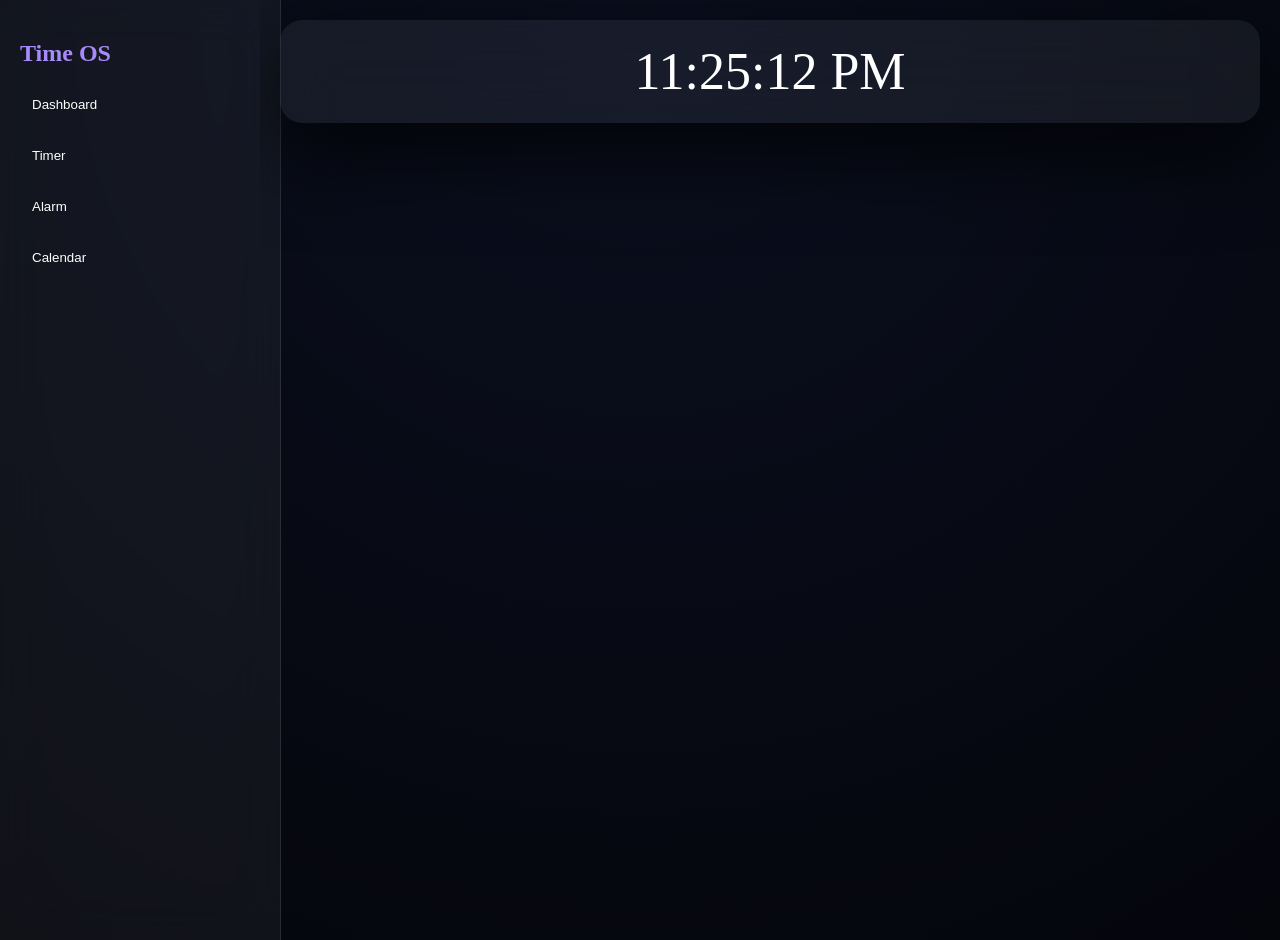
==== index.html @ 7b6292a6 "Add files via upload" ====
<!DOCTYPE html>
<html lang="en">
<head>
<meta charset="UTF-8">
<meta name="viewport" content="width=device-width, initial-scale=1.0">
<title>Ultra Time OS Pro</title>

<style>
body{
margin:0;
font-family:-apple-system,BlinkMacSystemFont,"Segoe UI";
background: radial-gradient(circle at top,#0a0f1f,#05060c);
color:white;
overflow:hidden;
}

/* SIDEBAR */
.sidebar{
width:240px;
height:100vh;
position:absolute;
left:0;
top:0;
padding:20px;
background:rgba(255,255,255,0.05);
backdrop-filter:blur(25px);
border-right:1px solid rgba(255,255,255,0.1);
}

.sidebar h2{color:#a78bfa;margin-bottom:12px;}

.sidebar button{
width:100%;
padding:12px;
margin:6px 0;
border:none;
border-radius:12px;
background:transparent;
color:white;
cursor:pointer;
text-align:left;
transition:0.2s;
}
.sidebar button:hover{background:rgba(124,92,255,0.25);transform:translateX(6px);}

/* PAGES */
.page{
margin-left:260px;
padding:20px;
display:none;
height:100vh;
overflow:auto;
}
.active{display:block}

/* CARD */
.card{
background:rgba(255,255,255,0.06);
backdrop-filter:blur(28px);
border-radius:22px;
padding:22px;
margin-bottom:15px;
box-shadow:0 25px 90px rgba(0,0,0,0.8);
}

/* BIG TEXT */
.big{font-size:52px;text-align:center;font-weight:300;}

/* BUTTON */
.btn{
padding:10px 14px;
border:none;
border-radius:12px;
cursor:pointer;
margin-top:10px;
}
.purple{background:#7c5cff;color:white}
.gray{background:#2a2a2a;color:white}

/* INPUTS */
input,textarea,select{
width:100%;
padding:10px;
margin-top:10px;
border-radius:12px;
border:none;
background:rgba(255,255,255,0.08);
color:white;
outline:none;
}

/* TIMER */
.timerBox{
background:linear-gradient(145deg,rgba(255,255,255,0.08),rgba(0,0,0,0.25));
border-radius:26px;
padding:20px;
}

/* CALENDAR */
.calendarGrid{
display:grid;
grid-template-columns:repeat(7,1fr);
gap:6px;
margin-top:15px;
}

.day{
height:70px;
display:flex;
align-items:center;
justify-content:center;
border-radius:12px;
background:rgba(255,255,255,0.05);
cursor:pointer;
transition:0.2s;
}
.day:hover{background:#7c5cff;transform:scale(1.05);}

/* ALARM STYLE (APPLE-STYLE PANEL) */
.alarmBox{
display:flex;
gap:10px;
align-items:center;
font-size:30px;
justify-content:center;
}

.smallRow{
display:flex;
gap:10px;
margin-top:10px;
}
.smallRow button{flex:1;}
</style>
</head>

<body>

<!-- SIDEBAR -->
<div class="sidebar">
<h2>Time OS</h2>
<button onclick="show('dash')">Dashboard</button>
<button onclick="show('timer')">Timer</button>
<button onclick="show('alarm')">Alarm</button>
<button onclick="show('calendar')">Calendar</button>
</div>

<!-- DASHBOARD -->
<div id="dash" class="page active">
<div class="card">
<div class="big" id="clock">00:00:00</div>
</div>
</div>

<!-- TIMER -->
<div id="timer" class="page">
<div class="card timerBox">
<h2>Timer</h2>

<select id="mode" onchange="loadTimer()">
<option value="h">Hours</option>
<option value="m">Minutes</option>
<option value="s">Seconds</option>
</select>

<select id="valueBox"></select>

<button class="btn purple" onclick="startTimer()">Start</button>

<div class="big" id="tshow">0:00:00</div>
</div>
</div>

<!-- ALARM (FULL APPLE STYLE) -->
<div id="alarm" class="page">
<div class="card">

<h2>Alarm</h2>

<div class="alarmBox">
<input id="hour" type="number" min="1" max="12" value="5">
<span>:</span>
<input id="min" type="number" min="0" max="59" value="18">
</div>

<div class="smallRow">
<button id="amBtn" class="btn gray" onclick="setAMPM('am')">AM</button>
<button id="pmBtn" class="btn purple" onclick="setAMPM('pm')">PM</button>
</div>

<input id="label" placeholder="Label (Alarm name)">

<select id="sound">
<option>Radial</option>
<option>Classic</option>
<option>Digital</option>
</select>

<select id="snooze">
<option value="5">5 min snooze</option>
<option value="9" selected>9 min snooze</option>
<option value="10">10 min snooze</option>
</select>

<button class="btn purple" onclick="saveAlarm()">Save Alarm</button>

<div id="alarmList"></div>

</div>
</div>

<!-- CALENDAR (UNCHANGED STRUCTURE) -->
<div id="calendar" class="page">
<div class="card">

<h2>Calendar</h2>

<select id="year"></select>

<div class="calendarGrid" id="grid"></div>

</div>
</div>

<!-- DAY EDITOR -->
<div id="editor" class="page">
<div class="card">

<h2 id="title"></h2>
<textarea id="note"></textarea>

<button class="btn purple" onclick="save()">Save</button>
<button class="btn gray" onclick="back()">Back</button>

</div>
</div>

<script>

/* NAV */
function show(id){
document.querySelectorAll('.page').forEach(p=>p.classList.remove('active'));
document.getElementById(id).classList.add('active');
}

/* CLOCK */
setInterval(()=>{
let d=new Date();
let h=d.getHours();
let m=d.getMinutes();
let s=d.getSeconds();

let am=h>=12?"PM":"AM";
h=h%12||12;

clock.innerText=`${h}:${m.toString().padStart(2,'0')}:${s.toString().padStart(2,'0')} ${am}`;
},1000);

/* TIMER */
let timer;
let total=0;

function loadTimer(){
let mode=document.getElementById("mode").value;
valueBox.innerHTML="";
for(let i=0;i<(mode==="h"?24:60);i++){
valueBox.innerHTML+=`<option>${i}</option>`;
}
}
loadTimer();

function startTimer(){
let mode=document.getElementById("mode").value;
let val=parseInt(valueBox.value);

total = mode==="h"?val*3600:mode==="m"?val*60:val;

clearInterval(timer);

timer=setInterval(()=>{
if(total<=0){
clearInterval(timer);
tshow.innerText="DONE";
return;
}

total--;

let h=Math.floor(total/3600);
let m=Math.floor((total%3600)/60);
let s=total%60;

tshow.innerText=`${h}:${m.toString().padStart(2,'0')}:${s.toString().padStart(2,'0')}`;
},1000);
}

/* ALARM FULL SYSTEM */
let alarms=[];
let mode="pm";

function setAMPM(m){
mode=m;
amBtn.className = m==="am"?"btn purple":"btn gray";
pmBtn.className = m==="pm"?"btn purple":"btn gray";
}

function saveAlarm(){

let time = `${hour.value.toString().padStart(2,'0')}:${min.value.toString().padStart(2,'0')} ${mode}`;

let alarm={
time,
label:label.value,
sound:sound.value,
snooze:snooze.value
};

alarms.push(alarm);
renderAlarms();
}

function renderAlarms(){
alarmList.innerHTML="";

alarms.forEach((a,i)=>{
let div=document.createElement("div");
div.className="card";
div.innerHTML=`
<b>${a.time}</b><br>
${a.label}<br>
<small>${a.sound} • Snooze ${a.snooze}min</small>
<button class="btn gray" onclick="removeAlarm(${i})">Delete</button>
`;
alarmList.appendChild(div);
});
}

function removeAlarm(i){
alarms.splice(i,1);
renderAlarms();
}

/* CHECK ALARMS */
setInterval(()=>{
let d=new Date();
let h=d.getHours();
let m=d.getMinutes();
let ampm=h>=12?"pm":"am";
h=h%12||12;

let now=`${h.toString().padStart(2,'0')}:${m.toString().padStart(2,'0')} ${ampm}`;

alarms.forEach(a=>{
if(a.time===now){
alert("ALARM: " + a.label);
}
});
},1000);

/* CALENDAR */
let data={};
let current="";

for(let y=2024;y<=2027;y++){
year.innerHTML+=`<option>${y}</option>`;
}

function render(){
grid.innerHTML="";
let y=year.value;
let days=new Date(y,12,0).getDate();

for(let i=1;i<=days;i++){
let d=document.createElement("div");
d.className="day";
d.innerText=i;

d.onclick=()=>open(i,y);
grid.appendChild(d);
}
}
year.onchange=render;
render();

function open(day,y){
current=`${y}-${day}`;
title.innerText=current;
note.value=data[current]||"";
show('editor');
}

function save(){
data[current]=note.value;
}

function back(){
show('calendar');
render();
}

</script>

</body>
</html>
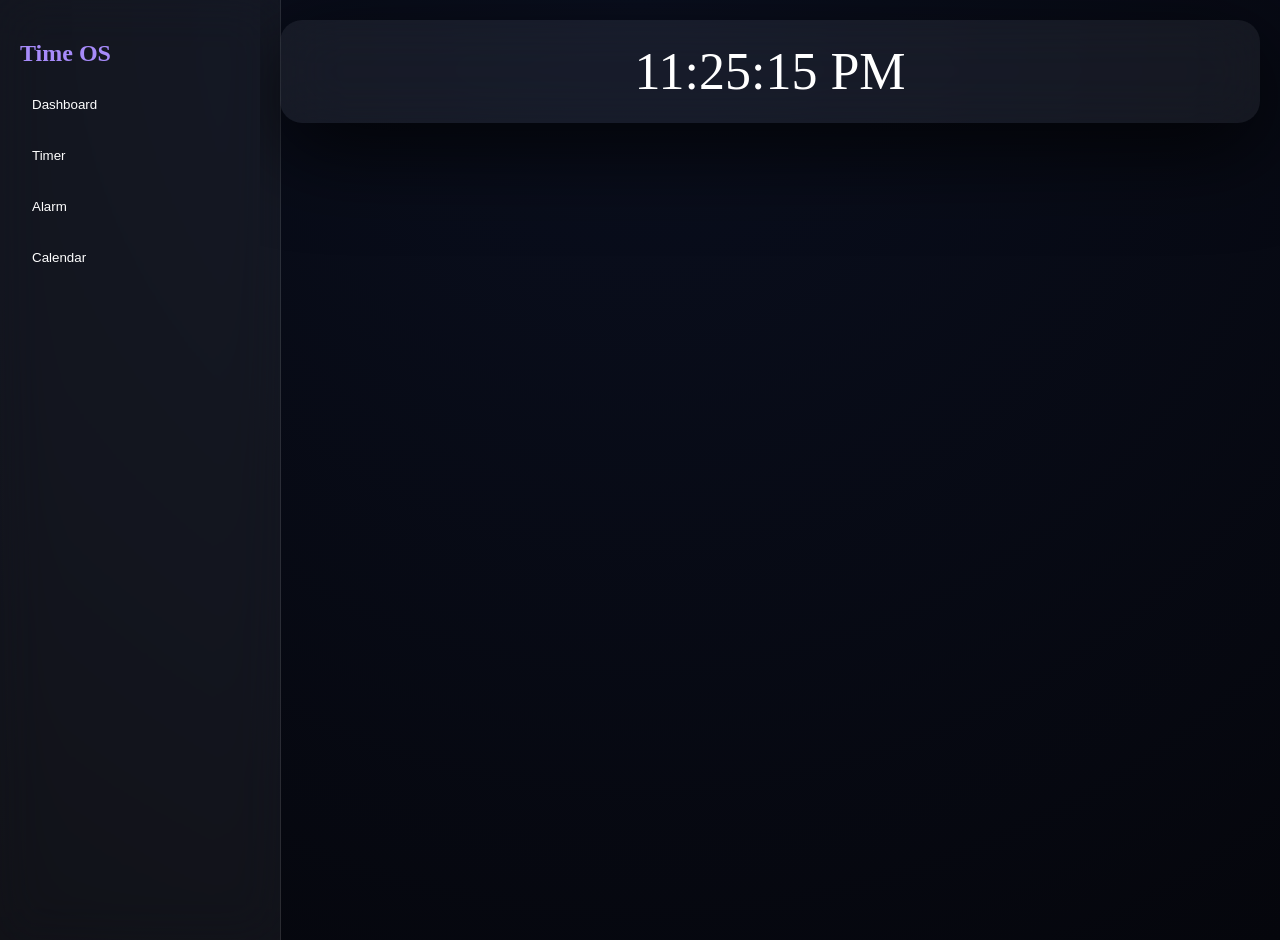
==== commit e55ec8e4: "Refactor HTML structure and update IDs" ====
--- a/index.html
+++ b/index.html
@@ -96,7 +96,7 @@
 padding:20px;
 }
 
-/* CALENDAR */
+/* CALENDAR GRID */
 .calendarGrid{
 display:grid;
 grid-template-columns:repeat(7,1fr);
@@ -116,7 +116,7 @@
 }
 .day:hover{background:#7c5cff;transform:scale(1.05);}
 
-/* ALARM STYLE (APPLE-STYLE PANEL) */
+/* ALARM */
 .alarmBox{
 display:flex;
 gap:10px;
@@ -171,7 +171,7 @@
 </div>
 </div>
 
-<!-- ALARM (FULL APPLE STYLE) -->
+<!-- ALARM -->
 <div id="alarm" class="page">
 <div class="card">
 
@@ -188,7 +188,7 @@
 <button id="pmBtn" class="btn purple" onclick="setAMPM('pm')">PM</button>
 </div>
 
-<input id="label" placeholder="Label (Alarm name)">
+<input id="label" placeholder="Label">
 
 <select id="sound">
 <option>Radial</option>
@@ -209,27 +209,28 @@
 </div>
 </div>
 
-<!-- CALENDAR (UNCHANGED STRUCTURE) -->
+<!-- CALENDAR (FIXED) -->
 <div id="calendar" class="page">
 <div class="card">
 
 <h2>Calendar</h2>
 
-<select id="year"></select>
+<select id="yearSelect"></select>
+<select id="monthSelect"></select>
 
 <div class="calendarGrid" id="grid"></div>
 
 </div>
 </div>
 
-<!-- DAY EDITOR -->
+<!-- EDITOR -->
 <div id="editor" class="page">
 <div class="card">
 
 <h2 id="title"></h2>
 <textarea id="note"></textarea>
 
-<button class="btn purple" onclick="save()">Save</button>
+<button class="btn purple" onclick="saveNote()">Save</button>
 <button class="btn gray" onclick="back()">Back</button>
 
 </div>
@@ -283,7 +284,6 @@
 tshow.innerText="DONE";
 return;
 }
-
 total--;
 
 let h=Math.floor(total/3600);
@@ -294,7 +294,7 @@
 },1000);
 }
 
-/* ALARM FULL SYSTEM */
+/* ALARM */
 let alarms=[];
 let mode="pm";
 
@@ -305,23 +305,20 @@
 }
 
 function saveAlarm(){
-
 let time = `${hour.value.toString().padStart(2,'0')}:${min.value.toString().padStart(2,'0')} ${mode}`;
 
-let alarm={
+alarms.push({
 time,
 label:label.value,
 sound:sound.value,
 snooze:snooze.value
-};
-
-alarms.push(alarm);
+});
+
 renderAlarms();
 }
 
 function renderAlarms(){
 alarmList.innerHTML="";
-
 alarms.forEach((a,i)=>{
 let div=document.createElement("div");
 div.className="card";
@@ -357,48 +354,67 @@
 });
 },1000);
 
-/* CALENDAR */
-let data={};
-let current="";
-
-for(let y=2024;y<=2027;y++){
-year.innerHTML+=`<option>${y}</option>`;
-}
-
-function render(){
+/* CALENDAR FIXED SYSTEM */
+let data = {};
+let current = "";
+
+const yearSelect = document.getElementById("yearSelect");
+const monthSelect = document.getElementById("monthSelect");
+const grid = document.getElementById("grid");
+
+for(let y=2020;y<=2035;y++){
+yearSelect.innerHTML+=`<option value="${y}">${y}</option>`;
+}
+
+const months=["Jan","Feb","Mar","Apr","May","Jun","Jul","Aug","Sep","Oct","Nov","Dec"];
+
+months.forEach((m,i)=>{
+monthSelect.innerHTML+=`<option value="${i}">${m}</option>`;
+});
+
+function renderCalendar(){
 grid.innerHTML="";
-let y=year.value;
-let days=new Date(y,12,0).getDate();
+
+let y=parseInt(yearSelect.value);
+let m=parseInt(monthSelect.value);
+
+let days=new Date(y,m+1,0).getDate();
 
 for(let i=1;i<=days;i++){
 let d=document.createElement("div");
 d.className="day";
 d.innerText=i;
 
-d.onclick=()=>open(i,y);
+d.onclick=()=>openDay(i,m,y);
+
 grid.appendChild(d);
 }
 }
-year.onchange=render;
-render();
-
-function open(day,y){
-current=`${y}-${day}`;
-title.innerText=current;
+
+yearSelect.onchange=renderCalendar;
+monthSelect.onchange=renderCalendar;
+
+yearSelect.value=new Date().getFullYear();
+monthSelect.value=new Date().getMonth();
+renderCalendar();
+
+function openDay(day,month,year){
+current=`${year}-${month}-${day}`;
+title.innerText=`${day}/${month+1}/${year}`;
 note.value=data[current]||"";
 show('editor');
 }
 
-function save(){
+function saveNote(){
 data[current]=note.value;
 }
 
 function back(){
 show('calendar');
-render();
+renderCalendar();
 }
 
 </script>
 
 </body>
-</html>+</html>
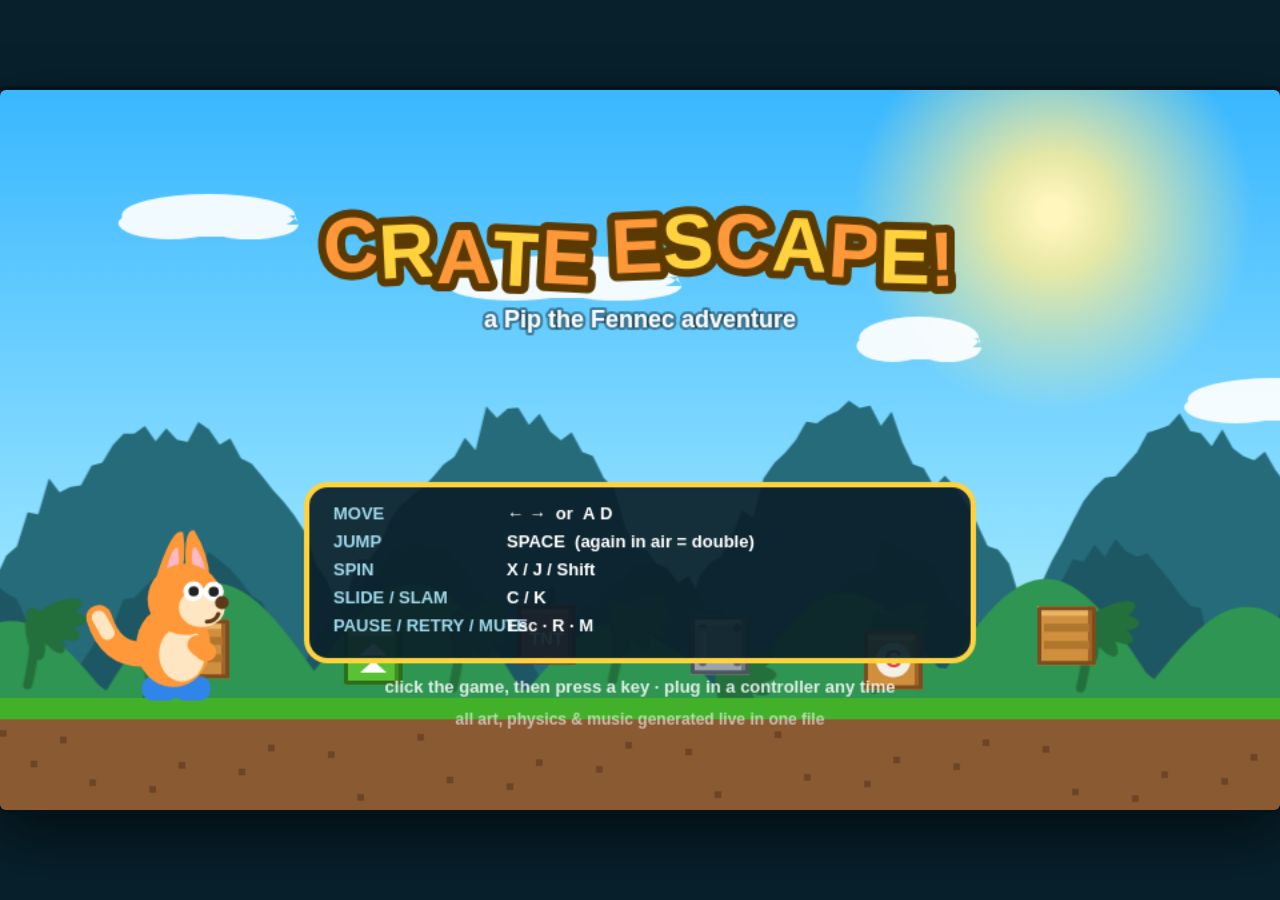
==== commit 5101e95f: "Rename crate-escape (1).html to index.html" ====
--- a/index.html
+++ b/index.html
@@ -1,420 +1,1712 @@
 <!DOCTYPE html>
 <html lang="en">
 <head>
-<meta charset="UTF-8">
-<meta name="viewport" content="width=device-width, initial-scale=1.0">
-<title>Ultra Time OS Pro</title>
-
+<meta charset="utf-8">
+<meta name="viewport" content="width=device-width,initial-scale=1,maximum-scale=1,user-scalable=no,viewport-fit=cover">
+<title>CRATE ESCAPE! — a Pip the Fennec adventure</title>
 <style>
-body{
-margin:0;
-font-family:-apple-system,BlinkMacSystemFont,"Segoe UI";
-background: radial-gradient(circle at top,#0a0f1f,#05060c);
-color:white;
-overflow:hidden;
-}
-
-/* SIDEBAR */
-.sidebar{
-width:240px;
-height:100vh;
-position:absolute;
-left:0;
-top:0;
-padding:20px;
-background:rgba(255,255,255,0.05);
-backdrop-filter:blur(25px);
-border-right:1px solid rgba(255,255,255,0.1);
-}
-
-.sidebar h2{color:#a78bfa;margin-bottom:12px;}
-
-.sidebar button{
-width:100%;
-padding:12px;
-margin:6px 0;
-border:none;
-border-radius:12px;
-background:transparent;
-color:white;
-cursor:pointer;
-text-align:left;
-transition:0.2s;
-}
-.sidebar button:hover{background:rgba(124,92,255,0.25);transform:translateX(6px);}
-
-/* PAGES */
-.page{
-margin-left:260px;
-padding:20px;
-display:none;
-height:100vh;
-overflow:auto;
-}
-.active{display:block}
-
-/* CARD */
-.card{
-background:rgba(255,255,255,0.06);
-backdrop-filter:blur(28px);
-border-radius:22px;
-padding:22px;
-margin-bottom:15px;
-box-shadow:0 25px 90px rgba(0,0,0,0.8);
-}
-
-/* BIG TEXT */
-.big{font-size:52px;text-align:center;font-weight:300;}
-
-/* BUTTON */
-.btn{
-padding:10px 14px;
-border:none;
-border-radius:12px;
-cursor:pointer;
-margin-top:10px;
-}
-.purple{background:#7c5cff;color:white}
-.gray{background:#2a2a2a;color:white}
-
-/* INPUTS */
-input,textarea,select{
-width:100%;
-padding:10px;
-margin-top:10px;
-border-radius:12px;
-border:none;
-background:rgba(255,255,255,0.08);
-color:white;
-outline:none;
-}
-
-/* TIMER */
-.timerBox{
-background:linear-gradient(145deg,rgba(255,255,255,0.08),rgba(0,0,0,0.25));
-border-radius:26px;
-padding:20px;
-}
-
-/* CALENDAR GRID */
-.calendarGrid{
-display:grid;
-grid-template-columns:repeat(7,1fr);
-gap:6px;
-margin-top:15px;
-}
-
-.day{
-height:70px;
-display:flex;
-align-items:center;
-justify-content:center;
-border-radius:12px;
-background:rgba(255,255,255,0.05);
-cursor:pointer;
-transition:0.2s;
-}
-.day:hover{background:#7c5cff;transform:scale(1.05);}
-
-/* ALARM */
-.alarmBox{
-display:flex;
-gap:10px;
-align-items:center;
-font-size:30px;
-justify-content:center;
-}
-
-.smallRow{
-display:flex;
-gap:10px;
-margin-top:10px;
-}
-.smallRow button{flex:1;}
+  html,body{margin:0;height:100%;background:#07202b;overflow:hidden;
+            touch-action:none;-webkit-user-select:none;user-select:none;-webkit-touch-callout:none}
+  canvas{position:absolute;inset:0;margin:auto;image-rendering:auto;outline:none;touch-action:none;
+         box-shadow:0 0 0 4px #04141c,0 24px 60px rgba(0,0,0,.6);border-radius:6px}
+
+  /* ---- on-screen touch controls ------------------------------------- */
+  #touchUI{position:fixed;inset:0;z-index:50;display:none;pointer-events:none;
+           font-family:"Trebuchet MS",Verdana,sans-serif}
+  .tc-btn{position:absolute;display:flex;align-items:center;justify-content:center;
+          border-radius:50%;background:rgba(255,255,255,.09);
+          border:2px solid rgba(255,255,255,.4);color:#fff;font-weight:900;
+          -webkit-tap-highlight-color:transparent;touch-action:none;user-select:none;
+          pointer-events:auto}
+  .tc-btn.active{background:rgba(255,210,62,.38);border-color:#ffd23e}
+  .tc-dpad{position:absolute;left:max(16px,env(safe-area-inset-left));
+           bottom:max(16px,env(safe-area-inset-bottom));width:172px;height:172px}
+  .tc-dpad .tc-btn{width:56px;height:56px;font-size:22px}
+  .tc-dpad .tc-up{left:58px;top:0}
+  .tc-dpad .tc-dn{left:58px;top:116px}
+  .tc-dpad .tc-lt{left:0;top:58px}
+  .tc-dpad .tc-rt{left:116px;top:58px}
+  .tc-actions{position:absolute;right:max(16px,env(safe-area-inset-right));
+              bottom:max(16px,env(safe-area-inset-bottom));width:200px;height:172px}
+  .tc-actions .tc-btn{font-size:12px;letter-spacing:.02em}
+  .tc-jump{width:86px;height:86px;right:0;bottom:0;
+           background:rgba(76,175,63,.22);border-color:#7ee36a}
+  .tc-spin{width:62px;height:62px;right:82px;bottom:74px;
+           background:rgba(58,123,213,.22);border-color:#6fb2ff}
+  .tc-act{width:62px;height:62px;right:0;bottom:110px;
+          background:rgba(213,68,58,.22);border-color:#ff8a7e}
+  .tc-top{position:absolute;top:max(12px,env(safe-area-inset-top));
+          right:max(12px,env(safe-area-inset-right));display:flex;gap:10px}
+  .tc-top .tc-btn{position:relative;width:38px;height:38px;font-size:14px;
+                  background:rgba(255,255,255,.12)}
 </style>
 </head>
-
 <body>
-
-<!-- SIDEBAR -->
-<div class="sidebar">
-<h2>Time OS</h2>
-<button onclick="show('dash')">Dashboard</button>
-<button onclick="show('timer')">Timer</button>
-<button onclick="show('alarm')">Alarm</button>
-<button onclick="show('calendar')">Calendar</button>
+<canvas id="cv" width="960" height="540" tabindex="0"></canvas>
+
+<div id="touchUI" aria-hidden="true">
+  <div class="tc-dpad">
+    <button type="button" class="tc-btn tc-up" data-k="up">&#9650;</button>
+    <button type="button" class="tc-btn tc-dn" data-k="dn">&#9660;</button>
+    <button type="button" class="tc-btn tc-lt" data-k="lt">&#9664;</button>
+    <button type="button" class="tc-btn tc-rt" data-k="rt">&#9654;</button>
+  </div>
+  <div class="tc-actions">
+    <button type="button" class="tc-btn tc-act"  data-k="act">SLAM</button>
+    <button type="button" class="tc-btn tc-spin" data-k="spin">SPIN</button>
+    <button type="button" class="tc-btn tc-jump" data-k="jump">JUMP</button>
+  </div>
+  <div class="tc-top">
+    <button type="button" class="tc-btn tc-mute"  data-k="mute">&#128266;</button>
+    <button type="button" class="tc-btn tc-retry" data-k="retry">&#8635;</button>
+    <button type="button" class="tc-btn tc-pause" data-k="pause">&#10074;&#10074;</button>
+  </div>
 </div>
 
-<!-- DASHBOARD -->
-<div id="dash" class="page active">
-<div class="card">
-<div class="big" id="clock">00:00:00</div>
-</div>
-</div>
-
-<!-- TIMER -->
-<div id="timer" class="page">
-<div class="card timerBox">
-<h2>Timer</h2>
-
-<select id="mode" onchange="loadTimer()">
-<option value="h">Hours</option>
-<option value="m">Minutes</option>
-<option value="s">Seconds</option>
-</select>
-
-<select id="valueBox"></select>
-
-<button class="btn purple" onclick="startTimer()">Start</button>
-
-<div class="big" id="tshow">0:00:00</div>
-</div>
-</div>
-
-<!-- ALARM -->
-<div id="alarm" class="page">
-<div class="card">
-
-<h2>Alarm</h2>
-
-<div class="alarmBox">
-<input id="hour" type="number" min="1" max="12" value="5">
-<span>:</span>
-<input id="min" type="number" min="0" max="59" value="18">
-</div>
-
-<div class="smallRow">
-<button id="amBtn" class="btn gray" onclick="setAMPM('am')">AM</button>
-<button id="pmBtn" class="btn purple" onclick="setAMPM('pm')">PM</button>
-</div>
-
-<input id="label" placeholder="Label">
-
-<select id="sound">
-<option>Radial</option>
-<option>Classic</option>
-<option>Digital</option>
-</select>
-
-<select id="snooze">
-<option value="5">5 min snooze</option>
-<option value="9" selected>9 min snooze</option>
-<option value="10">10 min snooze</option>
-</select>
-
-<button class="btn purple" onclick="saveAlarm()">Save Alarm</button>
-
-<div id="alarmList"></div>
-
-</div>
-</div>
-
-<!-- CALENDAR (FIXED) -->
-<div id="calendar" class="page">
-<div class="card">
-
-<h2>Calendar</h2>
-
-<select id="yearSelect"></select>
-<select id="monthSelect"></select>
-
-<div class="calendarGrid" id="grid"></div>
-
-</div>
-</div>
-
-<!-- EDITOR -->
-<div id="editor" class="page">
-<div class="card">
-
-<h2 id="title"></h2>
-<textarea id="note"></textarea>
-
-<button class="btn purple" onclick="saveNote()">Save</button>
-<button class="btn gray" onclick="back()">Back</button>
-
-</div>
-</div>
-
 <script>
-
-/* NAV */
-function show(id){
-document.querySelectorAll('.page').forEach(p=>p.classList.remove('active'));
-document.getElementById(id).classList.add('active');
-}
-
-/* CLOCK */
-setInterval(()=>{
-let d=new Date();
-let h=d.getHours();
-let m=d.getMinutes();
-let s=d.getSeconds();
-
-let am=h>=12?"PM":"AM";
-h=h%12||12;
-
-clock.innerText=`${h}:${m.toString().padStart(2,'0')}:${s.toString().padStart(2,'0')} ${am}`;
-},1000);
-
-/* TIMER */
-let timer;
-let total=0;
-
-function loadTimer(){
-let mode=document.getElementById("mode").value;
-valueBox.innerHTML="";
-for(let i=0;i<(mode==="h"?24:60);i++){
-valueBox.innerHTML+=`<option>${i}</option>`;
-}
-}
-loadTimer();
-
-function startTimer(){
-let mode=document.getElementById("mode").value;
-let val=parseInt(valueBox.value);
-
-total = mode==="h"?val*3600:mode==="m"?val*60:val;
-
-clearInterval(timer);
-
-timer=setInterval(()=>{
-if(total<=0){
-clearInterval(timer);
-tshow.innerText="DONE";
-return;
-}
-total--;
-
-let h=Math.floor(total/3600);
-let m=Math.floor((total%3600)/60);
-let s=total%60;
-
-tshow.innerText=`${h}:${m.toString().padStart(2,'0')}:${s.toString().padStart(2,'0')}`;
-},1000);
-}
-
-/* ALARM */
-let alarms=[];
-let mode="pm";
-
-function setAMPM(m){
-mode=m;
-amBtn.className = m==="am"?"btn purple":"btn gray";
-pmBtn.className = m==="pm"?"btn purple":"btn gray";
-}
-
-function saveAlarm(){
-let time = `${hour.value.toString().padStart(2,'0')}:${min.value.toString().padStart(2,'0')} ${mode}`;
-
-alarms.push({
-time,
-label:label.value,
-sound:sound.value,
-snooze:snooze.value
+/* ============================================================================
+   CRATE ESCAPE!  —  a juicy single-file 2.5D mascot platformer
+   ----------------------------------------------------------------------------
+   CONTROLS
+   KEYBOARD : Move ........ Arrow keys / A + D
+              Jump ........ SPACE / W / Up      (hold = higher · press again in
+                                                 air = double jump)
+              Spin attack . X / J / Shift
+              Slide ....... C / K  (on ground)
+              Body-slam ... C / K  (in air)
+              Fast-fall ... Down   (in air)
+              Pause ....... Esc / P     Retry checkpoint ... R     Mute ... M
+   GAMEPAD  : Move ... left stick or d-pad      Jump ......... A / Cross
+              Spin ... X / Square (or Y)        Slide+Slam ... B / Circle, RB, RT
+              Pause .. Start                    Retry ........ Back / Select
+   ----------------------------------------------------------------------------
+   Everything (art, physics, level, music, SFX) is generated in this file.
+   Major systems are marked with  ======  banner comments:
+   BOOT · UTILS · AUDIO · INPUT · LEVEL DATA · ENTITIES/CRATES · PLAYER ·
+   CAMERA · GAME FLOW · UPDATE (fixed 60 fps) · RENDER · MAIN LOOP
+   ========================================================================== */
+'use strict';
+
+/* ====================== BOOT / CANVAS ===================================== */
+const VW = 960, VH = 540;                 // virtual resolution
+const cv  = document.getElementById('cv');
+const ctx = cv.getContext('2d', { alpha: false });
+let DPR = 1;
+function fitCanvas(){
+  DPR = Math.min(window.devicePixelRatio || 1, 2);
+  cv.width  = VW * DPR;  cv.height = VH * DPR;
+  const s = Math.min(window.innerWidth / VW, window.innerHeight / VH);
+  cv.style.width  = Math.floor(VW * s) + 'px';
+  cv.style.height = Math.floor(VH * s) + 'px';
+}
+window.addEventListener('resize', fitCanvas);
+fitCanvas();
+
+/* ====================== UTILS ============================================= */
+const TAU = Math.PI * 2;
+const clamp = (v,a,b)=> v<a?a : v>b?b : v;
+const lerp  = (a,b,t)=> a + (b-a)*t;
+const rand  = (a=1,b)=> b===undefined ? Math.random()*a : a+Math.random()*(b-a);
+const dist2 = (x1,y1,x2,y2)=>{ const dx=x2-x1, dy=y2-y1; return dx*dx+dy*dy; };
+function rr(c,x,y,w,h,r){ // rounded rect path (portable roundRect)
+  r = Math.min(r, w/2, h/2);
+  c.beginPath();
+  c.moveTo(x+r,y);        c.arcTo(x+w,y,  x+w,y+h,r);
+  c.arcTo(x+w,y+h,x,y+h,r); c.arcTo(x,y+h, x,y,   r);
+  c.arcTo(x,y,   x+w,y,  r); c.closePath();
+}
+// deterministic per-tile noise for dirt speckles
+const hash2 = (x,y)=> (Math.sin(x*127.1 + y*311.7) * 43758.5453) % 1;
+
+/* ====================== AUDIO (all procedural) ============================ */
+let AC=null, masterG=null, musG=null, sfxG=null, audioOn=false, muted=false;
+function initAudio(){
+  if (audioOn || muted===null) return;
+  try{
+    AC = new (window.AudioContext || window.webkitAudioContext)();
+    masterG = AC.createGain(); masterG.gain.value = muted?0:0.85; masterG.connect(AC.destination);
+    musG = AC.createGain(); musG.gain.value = 0.30; musG.connect(masterG);
+    sfxG = AC.createGain(); sfxG.gain.value = 0.9;  sfxG.connect(masterG);
+    // white noise buffer shared by every noisy SFX
+    const len = AC.sampleRate * 1.2, buf = AC.createBuffer(1, len, AC.sampleRate);
+    const d = buf.getChannelData(0);
+    for (let i=0;i<len;i++) d[i] = Math.random()*2-1;
+    AC._noise = buf;
+    audioOn = true;
+  }catch(e){ audioOn=false; }
+}
+function setMuted(m){ muted=m; if(masterG) masterG.gain.value = m?0:0.85;
+  const mb = document.querySelector('.tc-mute'); if (mb) mb.textContent = m ? '\u{1F507}' : '\u{1F50A}'; }
+function tone(o){ // {f0,f1,dur,type,vol,delay,slideT}
+  if(!audioOn) return;
+  const t = AC.currentTime + (o.delay||0);
+  const osc = AC.createOscillator(), g = AC.createGain();
+  osc.type = o.type||'square';
+  osc.frequency.setValueAtTime(o.f0, t);
+  if (o.f1) osc.frequency.exponentialRampToValueAtTime(Math.max(o.f1,1), t+(o.slideT||o.dur));
+  g.gain.setValueAtTime(0.0001, t);
+  g.gain.exponentialRampToValueAtTime(o.vol||0.2, t+0.008);
+  g.gain.exponentialRampToValueAtTime(0.0001, t+o.dur);
+  osc.connect(g); g.connect(sfxG);
+  osc.start(t); osc.stop(t+o.dur+0.05);
+}
+function noise(o){ // {dur,vol,type:'lowpass'|'highpass'|'bandpass',f0,f1,delay}
+  if(!audioOn) return;
+  const t = AC.currentTime + (o.delay||0);
+  const src = AC.createBufferSource(); src.buffer = AC._noise; src.loop = true;
+  const fl = AC.createBiquadFilter(); fl.type = o.type||'lowpass';
+  fl.frequency.setValueAtTime(o.f0||800, t);
+  if (o.f1) fl.frequency.exponentialRampToValueAtTime(Math.max(o.f1,20), t+o.dur);
+  fl.Q.value = o.q||0.8;
+  const g = AC.createGain();
+  g.gain.setValueAtTime(0.0001, t);
+  g.gain.exponentialRampToValueAtTime(o.vol||0.2, t+0.01);
+  g.gain.exponentialRampToValueAtTime(0.0001, t+o.dur);
+  src.connect(fl); fl.connect(g); g.connect(sfxG);
+  src.start(t); src.stop(t+o.dur+0.05);
+}
+const sfx = {
+  jump   (){ tone({f0:330,f1:660,dur:.14,type:'square',vol:.16}); },
+  djump  (){ tone({f0:440,f1:880,dur:.15,type:'square',vol:.16});
+             tone({f0:660,f1:990,dur:.1,type:'triangle',vol:.1,delay:.03}); },
+  land   (v){ noise({dur:.09,vol:.10+v*.12,f0:500,f1:120});
+              tone({f0:150,f1:70,dur:.08,type:'sine',vol:.10+v*.1}); },
+  spin   (){ noise({dur:.22,vol:.12,type:'bandpass',f0:600,f1:2200,q:2});
+             tone({f0:220,f1:520,dur:.18,type:'sawtooth',vol:.05}); },
+  slide  (){ noise({dur:.25,vol:.12,f0:1400,f1:300}); },
+  slamGo (){ tone({f0:200,f1:900,dur:.16,type:'sawtooth',vol:.12}); },
+  slamHit(){ noise({dur:.22,vol:.3,f0:900,f1:100});
+             tone({f0:120,f1:40,dur:.25,type:'sine',vol:.34}); },
+  wood   (){ noise({dur:.12,vol:.24,f0:2500,f1:400});
+             tone({f0:190,f1:90,dur:.09,type:'square',vol:.14});
+             tone({f0:520,dur:.05,type:'triangle',vol:.1}); },
+  clank  (){ tone({f0:1200,f1:700,dur:.09,type:'square',vol:.14});
+             tone({f0:1800,dur:.05,type:'triangle',vol:.08});
+             noise({dur:.06,vol:.1,type:'highpass',f0:3000}); },
+  bounce (){ tone({f0:180,f1:640,dur:.2,type:'triangle',vol:.22,slideT:.16}); },
+  fruit  (){ const b = 720 + Math.floor(rand(3))*60;
+             tone({f0:b,dur:.06,type:'triangle',vol:.13});
+             tone({f0:b*1.5,dur:.09,type:'triangle',vol:.11,delay:.05}); },
+  tick   (){ tone({f0:1100,f1:900,dur:.05,type:'square',vol:.12}); },
+  boom   (){ noise({dur:.5,vol:.4,f0:3000,f1:60});
+             tone({f0:90,f1:30,dur:.5,type:'sine',vol:.4});
+             tone({f0:300,f1:50,dur:.25,type:'sawtooth',vol:.15}); },
+  die    (){ tone({f0:520,f1:110,dur:.4,type:'square',vol:.2});
+             tone({f0:390,f1:80,dur:.45,type:'triangle',vol:.15,delay:.05}); },
+  ckpt   (){ [523,659,784].forEach((f,i)=>tone({f0:f,dur:.14,type:'triangle',vol:.16,delay:i*.07})); },
+  goal   (){ [523,659,784,1046,784,1046].forEach((f,i)=>tone({f0:f,dur:.2,type:'square',vol:.14,delay:i*.11})); },
+  uiMove (){ tone({f0:500,dur:.05,type:'square',vol:.08}); },
+  uiSel  (){ tone({f0:660,f1:990,dur:.1,type:'square',vol:.12}); },
+  boulder(){ noise({dur:.3,vol:.1,f0:200,f1:80}); },
+};
+/* ---- music: tiny step sequencer scheduled from the fixed update ---------- */
+const MIDI = n => 440 * Math.pow(2,(n-69)/12);
+const LEAD_MAIN =[72,0,76,0,79,0,76,79, 81,0,79,76,74,0,0,0,
+                  72,0,76,0,79,0,81,79, 84,0,79,0,76,0,74,0];
+const BASS_MAIN =[36,43,36,43, 33,40,33,40, 29,36,29,36, 31,38,31,38];
+const LEAD_CHASE=[69,69,0,69, 72,0,74,72, 76,0,74,72, 69,0,0,0,
+                  69,69,0,69, 72,0,76,74, 77,76,74,72, 71,0,67,0];
+const BASS_CHASE=[33,33,33,40, 29,29,29,36, 31,31,31,38, 28,28,35,28];
+const music = { step:0, next:0, mode:'main' };
+function schedNote(freq, t, dur, type, vol, dest){
+  const o=AC.createOscillator(), g=AC.createGain();
+  o.type=type; o.frequency.setValueAtTime(freq,t);
+  g.gain.setValueAtTime(0.0001,t);
+  g.gain.exponentialRampToValueAtTime(vol,t+0.012);
+  g.gain.exponentialRampToValueAtTime(0.0001,t+dur);
+  o.connect(g); g.connect(dest); o.start(t); o.stop(t+dur+0.05);
+}
+function schedNoise(t,dur,vol,f){
+  const s=AC.createBufferSource(); s.buffer=AC._noise; s.loop=true;
+  const fl=AC.createBiquadFilter(); fl.type='highpass'; fl.frequency.value=f;
+  const g=AC.createGain();
+  g.gain.setValueAtTime(0.0001,t);
+  g.gain.exponentialRampToValueAtTime(vol,t+0.005);
+  g.gain.exponentialRampToValueAtTime(0.0001,t+dur);
+  s.connect(fl); fl.connect(g); g.connect(musG); s.start(t); s.stop(t+dur+0.05);
+}
+function musicTick(){
+  if(!audioOn) return;
+  const chase = music.mode==='chase';
+  const bpm = chase?168:138, spb = 60/bpm/2; // 8th notes
+  if (music.next < AC.currentTime) music.next = AC.currentTime + 0.05;
+  while (music.next < AC.currentTime + 0.14){
+    const s = music.step % 32, t = music.next;
+    const lead = chase?LEAD_CHASE:LEAD_MAIN, bass = chase?BASS_CHASE:BASS_MAIN;
+    const L = lead[s];
+    if (L){ schedNote(MIDI(L),  t, spb*1.7, 'triangle', 0.20, musG);
+            schedNote(MIDI(L)*1.005, t, spb*1.4, 'square', 0.05, musG); }
+    if (s%2===0){ const B = bass[(s>>1)%16];
+      schedNote(MIDI(B), t, spb*1.8, 'square', chase?0.16:0.13, musG); }
+    schedNoise(t, 0.03, s%4===0?0.05:0.025, 6000);            // hats
+    if (s%8===4) schedNoise(t, 0.09, 0.09, 1500);             // snare
+    if (s%8===0) schedNote(60, t, 0.09, 'sine', 0.2, musG);   // kick thump
+    music.next += spb; music.step++;
+  }
+}
+
+/* ====================== INPUT (keyboard + gamepad + touch) ================ */
+const isTouchCapable = ('ontouchstart' in window) || navigator.maxTouchPoints>0 || navigator.msMaxTouchPoints>0;
+const input = {
+  device: isTouchCapable ? 'touch' : 'kb', // 'kb' | 'pad' | 'touch' — whichever sent input last
+  lt:false, rt:false, up:false, dn:false,
+  jh:false, jp:false,     // jump held / pressed (edge)
+  sp:false,               // spin pressed
+  ah:false, ap:false,     // act (slide/slam) held / pressed
+  pauseP:false, retryP:false, muteP:false, backP:false,
+  _prev:{}
+};
+const kb = {};            // raw keyboard state
+const tk = {};            // raw on-screen touch-button state
+const KEYMAP = {
+  ArrowLeft:'lt', KeyA:'lt', ArrowRight:'rt', KeyD:'rt',
+  ArrowUp:'up', KeyW:'up', ArrowDown:'dn', KeyS:'dn',
+  Space:'jump', KeyZ:'jump',
+  KeyX:'spin', KeyJ:'spin', ShiftLeft:'spin', ShiftRight:'spin',
+  KeyC:'act', KeyK:'act', ControlLeft:'act',
+  Escape:'pause', KeyP:'pause', KeyR:'retry', KeyM:'mute',
+};
+function setKey(code, down){
+  const k = KEYMAP[code];
+  if (!k) return false;
+  kb[k] = down;
+  if (down){ input.device='kb'; initAudio(); }
+  return true;
+}
+window.addEventListener('keydown', e=>{ if (setKey(e.code,true))  e.preventDefault(); });
+window.addEventListener('keyup',   e=>{ if (setKey(e.code,false)) e.preventDefault(); });
+window.addEventListener('pointerdown', ()=>{ initAudio(); cv.focus && cv.focus(); });
+window.addEventListener('blur', ()=>{ for(const k in kb) kb[k]=false;
+  for(const k in tk) tk[k]=false; touchPointers.clear();
+  if (touchUI) touchUI.querySelectorAll('.tc-btn.active').forEach(b=>b.classList.remove('active'));
+  if (game && game.state==='play') game.state='pause'; });
+
+/* ---- on-screen virtual controls (touch) ----------------------------------
+   Each button tracks its own held pointer ids so multiple fingers can hold
+   multiple buttons (e.g. d-pad + jump) at once without stealing each other's
+   release events. */
+const touchUI = document.getElementById('touchUI');
+if (isTouchCapable && touchUI) touchUI.style.display = 'block';
+const touchPointers = new Map();  // pointerId -> key name currently held
+function tcSet(el, k, down, id){
+  if (down){
+    touchPointers.set(id, k);
+    tk[k] = true;
+    input.device = 'touch';
+    initAudio();
+  } else {
+    touchPointers.delete(id);
+    let stillHeld = false;
+    for (const v of touchPointers.values()) if (v===k) stillHeld = true;
+    tk[k] = stillHeld;
+  }
+  el.classList.toggle('active', tk[k]);
+}
+if (touchUI){
+  touchUI.querySelectorAll('.tc-btn[data-k]').forEach(el=>{
+    const k = el.dataset.k;
+    const onDown = e=>{ e.preventDefault(); tcSet(el,k,true,e.pointerId);
+      try{ el.setPointerCapture(e.pointerId); }catch(_){} };
+    const onUp   = e=>{ e.preventDefault(); tcSet(el,k,false,e.pointerId); };
+    el.addEventListener('pointerdown', onDown, {passive:false});
+    el.addEventListener('pointerup', onUp, {passive:false});
+    el.addEventListener('pointercancel', onUp, {passive:false});
+    el.addEventListener('lostpointercapture', onUp, {passive:false});
+    el.addEventListener('contextmenu', e=>e.preventDefault());
+  });
+}
+
+function pollPad(){
+  const pads = navigator.getGamepads ? navigator.getGamepads() : [];
+  for (const gp of pads){
+    if (!gp || !gp.connected) continue;
+    const b = i => !!(gp.buttons[i] && gp.buttons[i].pressed);
+    let ax = gp.axes[0]||0, ay = gp.axes[1]||0;
+    const mag = Math.hypot(ax,ay);                 // radial deadzone
+    if (mag < 0.25){ ax=0; ay=0; }
+    else { const s=(mag-0.25)/(1-0.25)/mag; ax*=s; ay*=s; }
+    const st = {
+      lt: ax<-0.35 || b(14),  rt: ax>0.35 || b(15),
+      up: ay<-0.5  || b(12),  dn: ay>0.5  || b(13),
+      jump: b(0),  spin: b(2)||b(3),  act: b(1)||b(5)||b(7),
+      pause: b(9), retry: b(8),
+    };
+    let any=false; for (const k in st) if (st[k]) any=true;
+    if (any){ input.device='pad'; initAudio(); }
+    return st;
+  }
+  return null;
+}
+let activePad = null;
+function rumble(strong, weak, ms){
+  const pads = navigator.getGamepads ? navigator.getGamepads() : [];
+  for (const gp of pads){
+    if (gp && gp.connected && gp.vibrationActuator){
+      try{ gp.vibrationActuator.playEffect('dual-rumble',
+        { duration: ms, strongMagnitude: strong, weakMagnitude: weak }); }catch(e){}
+      return;
+    }
+  }
+}
+function readInput(){   // called once per fixed step — computes edges
+  const p = pollPad();
+  const cur = {
+    lt: kb.lt || tk.lt || (p&&p.lt), rt: kb.rt || tk.rt || (p&&p.rt),
+    up: kb.up || tk.up || (p&&p.up), dn: kb.dn || tk.dn || (p&&p.dn),
+    jump: kb.jump || kb.up || tk.jump || tk.up || (p&&p.jump),
+    spin: kb.spin || tk.spin || (p&&p.spin),
+    act:  kb.act  || tk.act  || (p&&p.act),
+    pause: kb.pause || tk.pause || (p&&p.pause),
+    retry: kb.retry || tk.retry || (p&&p.retry),
+    mute:  kb.mute || tk.mute,
+  };
+  const pr = input._prev;
+  input.lt=!!cur.lt; input.rt=!!cur.rt; input.up=!!cur.up; input.dn=!!cur.dn;
+  input.jh=!!cur.jump; input.jp = cur.jump && !pr.jump;
+  input.sp = cur.spin && !pr.spin;
+  input.ah=!!cur.act;  input.ap  = cur.act  && !pr.act;
+  input.pauseP = cur.pause && !pr.pause;
+  input.retryP = cur.retry && !pr.retry;
+  input.muteP  = cur.mute  && !pr.mute;
+  input._prev = cur;
+}
+
+/* ====================== LEVEL DATA ========================================
+   Hand-authored in segments; '.' = air.  16 rows tall, 48px tiles.
+   #  solid dirt      -  one-way platform     ^  spikes
+   c  crate  b bounce  t TNT  n nitro  k checkpoint  m metal
+   f  fruit  P player  G goal  H/V moving platform  Z chase start  E chase end
+   ========================================================================= */
+const TILE = 48, ROWS = 16;
+const SEG_START = [
+"............................",
+"............................",
+"............................",
+"............................",
+"............................",
+"............................",
+"............................",
+"............................",
+"............................",
+".............f..............",
+"............f.f.............",
+"..P........f...f....c.c.....",
+"############################",
+"############################",
+"############################",
+"############################",
+];
+const SEG_JUMPS = [
+"..................................",
+"..................................",
+"..................................",
+"..................................",
+"..................................",
+"..................................",
+"..................................",
+"..................................",
+"..................................",
+"...........c.......fff............",
+"...f......####....f...f...........",
+"..........####............k....c..",
+"##...#############.....###########",
+"##...#############.....###########",
+"##...#############.....###########",
+"##...#############.....###########",
+];
+const SEG_PUZZLE = [
+"..............................................",
+"..............................................",
+"..............................................",
+"..............................................",
+"..............................................",
+"..............................................",
+"......................f.......................",
+"...................f.ccc.f....................",
+"...................--------...................",
+"......c..............f........................",
+".....ccc........m....f........................",
+"....cctcc.......m....b..........c.n.t.n.c...k.",
+"##############################################",
+"##############################################",
+"##############################################",
+"##############################################",
+];
+const SEG_GAUNTLET = [
+"..................................................................",
+"..................................................................",
+"..................................................................",
+"..................................................................",
+"..................................................................",
+"..................................................................",
+"..................................................................",
+"..................................................................",
+"...........................n..c.t.c..............................",
+"........................#############.............................",
+"........................#############.............................",
+"......^^^.c.^^^.........#############..#####..................k...",
+"###################..V..#############...fff....##....H.....#######",
+"###################.....#########################..........#######",
+"###################.....#########################..........#######",
+"###################.....#########################..........#######",
+];
+const SEG_CHASE = [
+"..........................................................................",
+"..........................................................................",
+"..........................................................................",
+"..........................................................................",
+"..........................................................................",
+"..........................................................................",
+"..........................................................................",
+"..........................................................................",
+"..........................................................................",
+"..........................................................................",
+"..........................................................................",
+".Z..ff..ff..ff......ff..^^...ff.......f......................E............",
+"########..######..###############...####...ff........ff..^^.f.............",
+"########..######..###############...############...###########.....#######",
+"########..######..###############...############...###########.....#######",
+"########..######..###############...############...###########.....#######",
+];
+const SEG_FINISH = [
+"......................",
+"......................",
+"......................",
+"......................",
+"......................",
+"......................",
+"......................",
+"......................",
+"......................",
+"................f.....",
+"...............f.f....",
+"......c.c.m.c...G.....",
+"....##################",
+"######################",
+"######################",
+"######################",
+];
+const SEGS = [SEG_START, SEG_JUMPS, SEG_PUZZLE, SEG_GAUNTLET, SEG_CHASE, SEG_FINISH];
+
+/* ---- world state -------------------------------------------------------- */
+let L = null;            // built level {w, grid[]}
+let crates=[], fruits=[], plats=[], signs=[], decos=[], particles=[], flyers=[];
+const OFS=[];            // segment tile offsets (for sign placement)
+const P = {};            // player
+const cam   = { x:0,y:0, px:0,py:0, trauma:0, mode:'follow' };
+const chase = { armed:false, active:false, done:false, bx:0,by:0, pbx:0,pby:0, rot:0, fall:false, fvy:0 };
+const game  = { state:'title', time:0, deaths:0, fruit:0, crBroke:0, crTotal:0,
+                ckpt:{x:0,y:0}, deadT:0, iris:1, win:null, menuIdx:0, hintT:0 };
+
+function g(cx,cy){ // tile lookup — outside walls are solid, sky/pit are air
+  if (cx<0 || cx>=L.w) return '#';
+  if (cy<0 || cy>=ROWS) return '.';
+  return L.grid[cy][cx];
+}
+function buildLevel(){
+  crates=[]; fruits=[]; plats=[]; signs=[]; decos=[]; particles=[]; flyers=[];
+  OFS.length=0;
+  // stitch segments
+  let w=0; for (const s of SEGS){ OFS.push(w); w += s[0].length; }
+  const grid=[];
+  for (let y=0;y<ROWS;y++){ let row=''; for (const s of SEGS) row += s[y]; grid.push(row.split('')); }
+  L = { w, grid };
+  // parse dynamic entities out of the grid
+  const mk = (type,cx,cy)=>({ type, cx, cy, x:cx*TILE+24, y:cy*TILE+24,
+    alive:true, bounces:0, lit:false, fuse:0, wob:0 });
+  for (let y=0;y<ROWS;y++) for (let x=0;x<L.w;x++){
+    const ch = grid[y][x];
+    switch(ch){
+      case 'c': crates.push(mk('wood',x,y));  break;
+      case 'b': crates.push(mk('bounce',x,y));break;
+      case 't': crates.push(mk('tnt',x,y));   break;
+      case 'n': crates.push(mk('nitro',x,y)); break;
+      case 'k': crates.push(mk('ckpt',x,y));  break;
+      case 'm': crates.push(mk('metal',x,y)); break;
+      case 'f': fruits.push({x:x*TILE+24, y:y*TILE+26, t:rand(TAU), got:false}); break;
+      case 'P': L.spawn = {x:x*TILE+24, y:(y+1)*TILE}; break;
+      case 'G': L.goal  = {x:x*TILE+24, y:(y+1)*TILE}; break;
+      case 'H': plats.push({kind:'h', bx:x*TILE+24, by:y*TILE+11, x:0,y:0,px:0,py:0, t:rand(TAU)}); break;
+      case 'V': plats.push({kind:'v', bx:x*TILE+24, by:y*TILE+11, x:0,y:0,px:0,py:0, t:0}); break;
+      case 'Z': L.zx = x*TILE; break;
+      case 'E': L.ex = x*TILE; break;
+    }
+    if ('cbtnkmfPGHVZE'.includes(ch)) grid[y][x]=' ';
+    if (ch==='.') grid[y][x]=' ';
+  }
+  game.crTotal = crates.filter(c=>c.type!=='nitro').length;
+  for (const p of plats){ platPos(p); p.px=p.x; p.py=p.y; }
+  // tutorial signs: [segIndex, tileX, text, action-glyph]
+  const S=(si,tx,txt,act)=>signs.push({x:(OFS[si]+tx)*TILE+24, txt, act,
+    gy:groundYAt((OFS[si]+tx)*TILE+24)});
+  S(0, 5,'MOVE','move');       S(0,10,'JUMP — HOLD = HIGHER','jump');
+  S(0,18,'SPIN BREAKS CRATES','spin');
+  S(1,15,'PRESS AGAIN IN AIR — DOUBLE JUMP','jump');
+  S(2, 2,'IN AIR: BODY SLAM','act');
+  S(2,13,'SLAM SMASHES METAL','act');
+  S(2,27,'NITRO! DO NOT TOUCH',null);
+  S(3,17,'HOP ON!',null);
+  S(3,38,'ON GROUND: SLIDE','act');
+  S(3,64,'RUN!!!',null);
+}
+function groundYAt(wx){
+  const cx = Math.floor(wx/TILE);
+  for (let cy=0; cy<ROWS; cy++) if (g(cx,cy)==='#') return cy*TILE;
+  return ROWS*TILE;
+}
+function platPos(p){
+  if (p.kind==='h'){ p.x = p.bx + Math.sin(p.t)*150; p.y = p.by; }
+  else { p.x = p.bx; p.y = p.by - (0.5-0.5*Math.cos(p.t))*206; }
+}
+
+/* ====================== ENTITIES: crates, fruit, particles ================ */
+const CR = 44, CRH = CR/2;                      // crate size
+const crateBox = c => ({ l:c.x-CRH, t:c.y-CRH, r:c.x+CRH, b:c.y+CRH });
+function overlap(a,b){ return a.l<b.r && a.r>b.l && a.t<b.b && a.b>b.t; }
+
+function burst(x,y,n,o){ // particle spray  o:{c:[colors],sp,g,life,sz,type}
+  for (let i=0;i<n;i++){
+    const a = rand(TAU), s = rand(o.sp*0.3, o.sp);
+    particles.push({ x,y, vx:Math.cos(a)*s + (o.vx||0), vy:Math.sin(a)*s - rand(0,o.up||2),
+      g:o.g??0.3, life:rand(o.life*0.5,o.life), max:o.life,
+      sz:rand(o.sz*0.5,o.sz), c:o.c[Math.floor(rand(o.c.length))],
+      rot:rand(TAU), vr:rand(-0.3,0.3), type:o.type||'rect' });
+  }
+}
+function ring(x,y,c,maxR){ particles.push({x,y,vx:0,vy:0,g:0,life:16,max:16,sz:maxR,c,type:'ring'}); }
+function addShake(t){ cam.trauma = Math.min(1, cam.trauma + t); }
+function fruitFly(x,y,n){
+  for (let i=0;i<n;i++)
+    flyers.push({x,y, vx:rand(-2.5,2.5), vy:rand(-7,-4), t:0});
+}
+function collectFruit(){ game.fruit++; sfx.fruit(); }
+
+const WOODC   = ['#d8963f','#b06f27','#8a521b','#f0b96a'];
+function breakCrate(c, cause){
+  if (!c.alive) return;
+  c.alive=false;
+  if (c.type!=='nitro') game.crBroke++;
+  let cols=WOODC, fr=1;
+  if (c.type==='metal'){ cols=['#aeb6bd','#7d868e','#dde3e8']; }
+  if (c.type==='bounce'){ cols=['#7ed957','#3f9e2e','#d8963f']; }
+  if (c.type==='ckpt'){
+    cols=['#d8963f','#f5f0e6','#b06f27'];
+    game.ckpt = { x:c.x, y:(c.cy+1)*TILE };
+    decos.push({type:'flag', x:c.x, y:(c.cy+1)*TILE, t:0});
+    sfx.ckpt(); fr=1;
+  } else sfx.wood();
+  burst(c.x,c.y,14,{c:cols,sp:6,g:0.35,life:34,sz:7,up:4,type:'shard'});
+  burst(c.x,c.y,6,{c:['#fff6d8'],sp:3,g:0.05,life:14,sz:3,type:'spark'});
+  fruitFly(c.x,c.y-10,fr);
+  addShake(0.14); rumble(0.25,0.55,80);
+}
+function explode(x,y,r,hurt){
+  sfx.boom(); addShake(0.5); rumble(0.9,0.6,240);
+  ring(x,y,'#ffd23e',r*1.25); ring(x,y,'#ff7a2f',r*0.9);
+  burst(x,y,26,{c:['#ffd23e','#ff7a2f','#ff4040','#3c3c3c'],sp:9,g:0.22,life:40,sz:9,up:5,type:'shard'});
+  burst(x,y,14,{c:['#666','#888','#aaa'],sp:3,g:-0.02,life:55,sz:14,type:'smoke'});
+  for (const c of crates){
+    if (!c.alive) continue;
+    if (dist2(x,y,c.x,c.y) > (r+22)*(r+22)) continue;
+    if (c.type==='tnt'){ if(!c.lit || c.fuse>0.2){ c.lit=true; c.fuse=Math.min(c.fuse||9, 0.12+rand(0.08)); } }
+    else if (c.type==='nitro'){ if(!c.lit){ c.lit=true; c.fuse=0.06+rand(0.06); } }
+    else breakCrate(c,'boom');
+  }
+  if (hurt && P.alive && !(P.slam>0 || P.slamImm>0)
+      && dist2(x,y,P.x,P.y-P.h/2) < (r*0.85)*(r*0.85)) die('boom');
+}
+function hitCrate(c, cause){ // cause: spin | slide | stomp | bonk | slam
+  if (!c.alive) return;
+  switch(c.type){
+    case 'wood':
+      breakCrate(c,cause);
+      if (cause==='stomp'){ P.vy=-8.6; P.jumps=0; }
+      if (cause==='bonk')  P.vy=1;
+      break;
+    case 'bounce':
+      if (cause==='stomp'){
+        c.bounces++; c.wob=10; fruitFly(c.x,c.y-24,1); sfx.bounce();
+        addShake(0.08); rumble(0.15,0.45,70);
+        P.vy = input.jh ? -14.8 : -11.6;
+        P.ssx=0.72; P.ssy=1.4; P.jumps=0;
+        if (c.bounces>=3) breakCrate(c,'stomp');
+      } else if (cause==='slam'){
+        breakCrate(c,cause); P.vy=-16.5; P.slam=0; sfx.bounce(); P.jumps=0;
+      } else breakCrate(c,cause);
+      break;
+    case 'tnt':
+      if (cause==='slam'){                 // slam = instant boom, player shielded
+        c.alive=false; game.crBroke++; P.slamImm=22; P.slam=0; P.vy=-11;
+        explode(c.x,c.y,110,true);
+      } else {
+        if (!c.lit){ c.lit=true; c.fuse=3.0; sfx.tick(); }
+        if (cause==='stomp'){ P.vy=-8.6; P.jumps=0; }
+        if (cause==='bonk')  P.vy=1;
+      }
+      break;
+    case 'metal':
+      if (cause==='slam'||cause==='boom') breakCrate(c,cause);
+      else { sfx.clank(); burst(c.x,c.y-10,4,{c:['#fff','#cfe8ff'],sp:3,g:0.2,life:12,sz:3,type:'spark'}); }
+      break;
+    case 'ckpt':
+      breakCrate(c,cause);
+      if (cause==='stomp'){ P.vy=-8.6; P.jumps=0; }
+      break;
+    case 'nitro': break;                   // handled by touch-kill
+  }
+}
+function updateCrates(){
+  for (const c of crates){
+    if (!c.alive) continue;
+    if (c.wob>0) c.wob--;
+    if (c.type==='nitro') c.wob = (c.wob+1)%60;   // idle hop anim reuses wob
+    if (c.lit){
+      const pre = Math.ceil(c.fuse);
+      c.fuse -= 1/60;
+      if (c.type==='tnt' && Math.ceil(c.fuse)<pre && c.fuse>0.2) sfx.tick();
+      if (c.fuse<=0){
+        c.alive=false;
+        if (c.type==='tnt') game.crBroke++;
+        explode(c.x,c.y,110,true);
+      }
+    }
+  }
+}
+function updateFlyersFruits(){
+  for (const F of flyers){
+    F.t++;
+    if (F.t<16){ F.vy+=0.35; F.x+=F.vx; F.y+=F.vy; }
+    else {                                   // home to the player
+      const tx=P.x, ty=P.y-P.h+6;
+      F.vx = lerp(F.vx,(tx-F.x)*0.14,0.3); F.vy = lerp(F.vy,(ty-F.y)*0.14,0.3);
+      F.x+=F.vx; F.y+=F.vy;
+      if (dist2(F.x,F.y,tx,ty)<400){ F.dead=true; collectFruit(); }
+    }
+  }
+  flyers = flyers.filter(f=>!f.dead);
+  for (const f of fruits){
+    if (f.got) continue;
+    f.t += 0.07;
+    if (Math.abs(f.x-P.x)<34 && Math.abs(f.y-(P.y-P.h/2))<44){
+      f.got=true; collectFruit();
+      burst(f.x,f.y,6,{c:['#ffd23e','#fff'],sp:2.5,g:0.05,life:14,sz:3,type:'spark'});
+    }
+  }
+}
+function updateParticles(){
+  for (const p of particles){
+    p.life--; p.x+=p.vx; p.y+=p.vy; p.vy+=p.g; p.rot=(p.rot||0)+(p.vr||0);
+    if (p.type==='smoke'){ p.vx*=0.96; p.vy*=0.96; }
+  }
+  particles = particles.filter(p=>p.life>0);
+  if (particles.length>420) particles.splice(0, particles.length-420);
+}
+
+/* ====================== PLAYER =========================================== */
+const T = { acc:0.9, dec:0.62, airAcc:0.5, max:5.3, grav:0.62, fall:13, ffall:19,
+            jv:12.3, djv:10.9, coyote:5, buf:6, spinT:20, spinCD:12,
+            slideT:22, slideV:8.2 };
+function resetPlayer(x,y){
+  Object.assign(P,{ x,y, px:x,py:y, vx:0,vy:0, w:30, h:50, face:1,
+    onGround:false, coyote:0, jumps:0, bufJump:0, bufSpin:0,
+    spin:0, spinCD:0, slide:0, slam:0, slamT:0, slamImm:0,
+    ssx:1, ssy:1, anim:0, blink:0, alive:true, ridingPlat:null, prevVy:0 });
+}
+const pbox = (dx=0,dy=0)=>{
+  const h = P.slide>0 ? 26 : P.h;
+  return { l:P.x-P.w/2+dx, r:P.x+P.w/2+dx, t:P.y-h+dy, b:P.y+dy };
+};
+function solidCrateAt(b, skip){
+  for (const c of crates){
+    if (!c.alive || c===skip || c.type==='nitro') continue;
+    if (overlap(b, crateBox(c))) return c;
+  }
+  return null;
+}
+function tilesSolid(b){
+  const x0=Math.floor(b.l/TILE), x1=Math.floor((b.r-0.01)/TILE);
+  const y0=Math.floor(b.t/TILE), y1=Math.floor((b.b-0.01)/TILE);
+  for (let cy=y0; cy<=y1; cy++) for (let cx=x0; cx<=x1; cx++)
+    if (g(cx,cy)==='#') return {cx,cy};
+  return null;
+}
+function moveX(dx){
+  P.x += dx;
+  let b = pbox(), hit;
+  if ((hit = tilesSolid(b))){
+    P.x = dx>0 ? hit.cx*TILE - P.w/2 - 0.01 : (hit.cx+1)*TILE + P.w/2 + 0.01;
+    P.vx = 0;
+  }
+  b = pbox();
+  const c = solidCrateAt(b);
+  if (c){
+    const cb = crateBox(c);
+    P.x = dx>0 ? cb.l - P.w/2 - 0.01 : cb.r + P.w/2 + 0.01;
+    if (P.slide>0 && Math.abs(dx)>2) hitCrate(c,'slide');
+    else P.vx=0;
+  }
+}
+function moveY(dy){
+  P.y += dy;
+  const wasFalling = dy>0;
+  let landed=null;
+  let b = pbox(), hit;
+  if ((hit = tilesSolid(b))){
+    if (wasFalling){ P.y = hit.cy*TILE + 0.0; landed={type:'tile'}; }
+    else { P.y = (hit.cy+1)*TILE + (P.slide>0?26:P.h); P.vy=0; }
+  }
+  b = pbox();
+  const c = solidCrateAt(b);
+  if (c){
+    const cb = crateBox(c);
+    if (wasFalling){ P.y = cb.t; landed={type:'crate', crate:c}; }
+    else {
+      P.y = cb.b + (P.slide>0?26:P.h); P.vy=0.5;
+      hitCrate(c,'bonk');                      // head-bonk break
+    }
+  }
+  // one-way '-' platforms in the grid
+  if (wasFalling && !landed){
+    const feet=P.y, pf=P.py;
+    const cx0=Math.floor((P.x-P.w/2)/TILE), cx1=Math.floor((P.x+P.w/2-0.01)/TILE);
+    const cy=Math.floor(feet/TILE);
+    for (let cx=cx0; cx<=cx1; cx++)
+      if (g(cx,cy)==='-' && pf <= cy*TILE+6 && feet >= cy*TILE){
+        P.y = cy*TILE; landed={type:'tile'}; break;
+      }
+  }
+  // moving platforms (one-way tops)
+  if (wasFalling && !landed){
+    for (const pl of plats){
+      const top=pl.y-7;
+      if (P.py<=top+7 && P.y>=top &&
+          P.x+P.w/2>pl.x-48 && P.x-P.w/2<pl.x+48){
+        P.y=top; landed={type:'plat', plat:pl}; break;
+      }
+    }
+  }
+  if (landed){
+    const impact = P.vy;
+    P.vy=0;
+    if (P.slam===2){
+      slamImpact(landed);
+      if (P.vy<0){ P.ridingPlat=null; return; }    // super-bounced off spring/TNT
+    }
+    else if (landed.type==='crate' &&
+             ['wood','bounce','tnt','ckpt'].includes(landed.crate.type)){
+      hitCrate(landed.crate,'stomp');
+      P.ridingPlat=null;
+      return;                                       // crate stomps always pop you up
+    }
+    if (!P.wasGround){                     // landing juice
+      const v = clamp((impact-6)/10, 0, 1);
+      if (impact>4){ sfx.land(v); addShake(v*0.18);
+        if (v>0.25) rumble(0.1+v*0.2, 0.2+v*0.3, 70);
+        burst(P.x,P.y,4+v*8,{c:['#c9b28a','#e8d8b0'],sp:2.5+v*2,g:0.2,life:20,sz:4,up:1,type:'smoke'});
+        P.ssx=1+0.35*v+0.1; P.ssy=1-0.3*v-0.08;
+      }
+    }
+    P.onGround=true; P.coyote=T.coyote; P.jumps=0;
+    P.ridingPlat = landed.type==='plat' ? landed.plat : null;
+  } else if (dy!==0){
+    P.onGround=false;
+  }
+}
+function slamImpact(landed){
+  P.slam=0; sfx.slamHit(); addShake(0.42); rumble(0.7,0.8,160);
+  ring(P.x,P.y,'#ffe9a8',95);
+  burst(P.x,P.y,18,{c:['#c9b28a','#e8d8b0','#fff'],sp:5,g:0.25,life:26,sz:5,up:3,type:'smoke'});
+  P.ssx=1.55; P.ssy=0.5;
+  if (landed.type==='crate'){
+    const c=landed.crate;
+    if (c.type==='bounce' || c.type==='tnt'){ hitCrate(c,'slam'); return; }
+  }
+  for (const c of crates){                   // shockwave
+    if (!c.alive || c.type==='nitro') continue;
+    if (dist2(P.x,P.y,c.x,c.y) < 92*92){
+      if (c.type==='tnt') hitCrate(c, dist2(P.x,P.y,c.x,c.y)<40*40 ? 'slam':'spin');
+      else hitCrate(c,'slam');
+    }
+  }
+}
+function standClear(){                       // can we stand up out of a slide?
+  const b={l:P.x-P.w/2, r:P.x+P.w/2, t:P.y-P.h, b:P.y-27};
+  return !tilesSolid(b) && !solidCrateAt(b);
+}
+function updatePlayer(){
+  P.px=P.x; P.py=P.y; P.prevVy=P.vy;
+  if (!P.alive) return;
+  // ---- timers / buffers
+  if (P.coyote>0) P.coyote--;
+  if (P.spinCD>0) P.spinCD--;
+  if (P.slamImm>0) P.slamImm--;
+  if (input.jp) P.bufJump=T.buf; else if (P.bufJump>0) P.bufJump--;
+  if (input.sp) P.bufSpin=T.buf; else if (P.bufSpin>0) P.bufSpin--;
+  const dir = (input.rt?1:0) - (input.lt?1:0);
+  if (dir!==0) P.face=dir;
+  // ---- ride moving platform
+  if (P.ridingPlat){
+    const pl=P.ridingPlat;
+    if (P.onGround && P.x+P.w/2>pl.x-50 && P.x-P.w/2<pl.x+50){
+      P.x += pl.x-pl.px; P.y = pl.y-7;
+    } else P.ridingPlat=null;
+  }
+  // ---- horizontal
+  if (P.slide>0){
+    P.slide--;
+    P.vx = lerp(P.vx, T.max*P.face, 0.03);
+    if (Math.abs(P.vx)<2.2) P.vx=2.2*P.face;
+    if (P.slide<=0 && !standClear()) P.slide=4;   // stay low under ceilings
+    if (P.slide%3===0) burst(P.x-P.face*10,P.y,1,{c:['#e8d8b0'],sp:1.5,g:0.1,life:14,sz:4,type:'smoke'});
+  } else {
+    const a = P.onGround?T.acc:T.airAcc;
+    if (dir!==0){
+      const turning = Math.sign(P.vx)!==dir && Math.abs(P.vx)>1;
+      P.vx += dir*a*(turning?1.7:1);
+      if (turning && P.onGround && Math.abs(P.vx)>3 && P.anim%4<1)
+        burst(P.x,P.y,2,{c:['#e8d8b0'],sp:2,g:0.15,life:12,sz:3,type:'smoke'});
+      if (Math.abs(P.vx)>T.max && Math.sign(P.vx)===dir) P.vx = lerp(P.vx, T.max*dir, 0.04);
+    } else {
+      P.vx = P.onGround ? P.vx*(1-T.dec*0.35) : P.vx*0.985;
+      if (Math.abs(P.vx)<0.12) P.vx=0;
+    }
+  }
+  // ---- jumping (buffer + coyote + variable height + double)
+  if (P.bufJump>0){
+    if ((P.onGround || P.coyote>0) && !(P.slide>0 && !standClear())){
+      P.bufJump=0; P.vy=-T.jv; P.onGround=false; P.coyote=0; P.ridingPlat=null;
+      if (P.slide>0){ P.slide=0; if (Math.abs(P.vx)>T.max) P.vx*=1.02; } // slide-jump keeps speed
+      P.ssx=0.78; P.ssy=1.32; sfx.jump();
+      burst(P.x,P.y,5,{c:['#e8d8b0'],sp:2,g:0.2,life:14,sz:3,type:'smoke'});
+    } else if (P.jumps===0 && P.slam===0){
+      P.bufJump=0; P.jumps=1; P.vy=-T.djv;
+      P.ssx=0.78; P.ssy=1.32; sfx.djump();
+      ring(P.x,P.y+2,'#ffffff',26);
+    }
+  }
+  // ---- spin
+  if (P.bufSpin>0 && P.spinCD===0 && P.slam===0 && P.slide===0){
+    P.bufSpin=0; P.spin=T.spinT; P.spinCD=T.spinT+T.spinCD; sfx.spin();
+  }
+  if (P.spin>0){
+    P.spin--;
+    const sb = pbox(); sb.l-=20; sb.r+=20; sb.t-=8; sb.b+=4;
+    for (const c of crates){
+      if (!c.alive || c.type==='nitro') continue;
+      if (crateBox(c).t >= P.y-4) continue;        // never break your own support
+      if (overlap(sb, crateBox(c))) hitCrate(c,'spin');
+    }
+    if (!P.onGround && P.vy>0) P.vy*=0.9;          // little hover while spinning
+  }
+  // ---- slide / slam (context button)
+  if (input.ap && P.slam===0){
+    if (P.onGround && P.slide===0){
+      P.slide=T.slideT; P.vx = T.slideV*P.face; sfx.slide();
+      burst(P.x,P.y,6,{c:['#e8d8b0'],sp:2.5,g:0.15,life:16,sz:4,type:'smoke'});
+    } else if (!P.onGround){
+      P.slam=1; P.slamT=10; P.vx*=0.3; sfx.slamGo(); P.spin=0;
+    }
+  }
+  if (P.slam===1){ P.vy=-3.2; if(--P.slamT<=0){ P.slam=2; P.ssx=0.7; P.ssy=1.45; } }
+  // ---- gravity & fall
+  if (P.slam===2){ P.vy = 17; }
+  else {
+    let gr = T.grav;
+    if (P.vy<0 && !input.jh) gr*=1.9;              // tap = short hop
+    if (Math.abs(P.vy)<1.6 && !P.onGround) gr*=0.82;  // floaty apex
+    if (input.dn && !P.onGround && P.vy>-2) gr*=1.6;  // fast-fall
+    P.vy += gr;
+    P.vy = Math.min(P.vy, input.dn?T.ffall:T.fall);
+  }
+  // ---- integrate & collide
+  P.wasGround=P.onGround;
+  P.onGround=false;
+  moveX(P.vx);
+  moveY(P.vy);
+  P.anim += Math.max(0.4, Math.abs(P.vx))*0.35;
+  // squash spring back
+  P.ssx = lerp(P.ssx,1,0.16); P.ssy = lerp(P.ssy,1,0.16);
+  if (--P.blink<0) P.blink = 90+rand(160);
+  // ---- hazards: spikes, nitro touch, falling out
+  const b = pbox(-0,0);
+  const sx0=Math.floor(b.l/TILE), sx1=Math.floor(b.r/TILE);
+  const sy0=Math.floor(b.t/TILE), sy1=Math.floor(b.b/TILE);
+  for (let cy=sy0; cy<=sy1; cy++) for (let cx=sx0; cx<=sx1; cx++)
+    if (g(cx,cy)==='^'){
+      const kb2={l:cx*TILE+8,t:cy*TILE+20,r:cx*TILE+40,b:cy*TILE+48};
+      if (overlap(b,kb2)) { die('spikes'); return; }
+    }
+  const nb = P.spin>0 ? {l:b.l-18,r:b.r+18,t:b.t-6,b:b.b+2} : b;
+  for (const c of crates){
+    if (c.alive && c.type==='nitro' && overlap(nb, crateBox(c))){
+      c.alive=false; explode(c.x,c.y,105,false); die('nitro'); return;
+    }
+  }
+  if (P.y > ROWS*TILE + 140) { die('pit'); return; }
+  // ---- goal
+  if (L.goal && Math.abs(P.x-L.goal.x)<30 && P.y>L.goal.y-150) winLevel();
+}
+
+/* ====================== CAMERA / CHASE ==================================== */
+function updateCamera(){
+  cam.px=cam.x; cam.py=cam.y;
+  if (cam.mode==='chase'){
+    cam.x += 4.55;
+    if (P.x > cam.x + VW - 90) P.x = cam.x + VW - 90; // soft leading edge
+  } else {
+    const tx = P.x + P.face*70 - VW/2;
+    cam.x = lerp(cam.x, tx, 0.12);
+  }
+  const ty = clamp(P.y - VH*0.62, 0, ROWS*TILE - VH);
+  cam.y = lerp(cam.y, ty, 0.12);
+  cam.x = clamp(cam.x, 0, L.w*TILE - VW);
+  cam.trauma = Math.max(0, cam.trauma - 0.025);
+}
+function updateChase(){
+  if (!chase.active){
+    if (!chase.done && P.alive && P.x > L.zx){
+      chase.active=true; cam.mode='chase';
+      cam.x = clamp(P.x-260, 0, L.w*TILE-VW);
+      chase.bx = cam.x-60; chase.by = groundYAt(chase.bx)-66;
+      chase.fall=false; chase.fvy=0; music.mode='chase';
+      addShake(0.4); rumble(0.8,0.8,400); sfx.boulder();
+    }
+    return;
+  }
+  chase.pbx=chase.bx; chase.pby=chase.by;
+  if (!chase.fall){
+    chase.bx = cam.x + 96;
+    const gy = groundYAt(chase.bx);
+    if (gy < ROWS*TILE) chase.by = lerp(chase.by, gy-64, 0.2);
+    chase.rot += 0.13;
+    if ((game.time*60|0)%9===0){ addShake(0.05);
+      burst(chase.bx-40,chase.by+60,1,{c:['#b9a487'],sp:2,g:0.1,life:20,sz:6,type:'smoke'});
+    }
+    if ((game.time*60|0)%22===0){ sfx.boulder(); rumble(0.12,0.3,90); }
+    // caught?
+    if (P.alive && (P.x < chase.bx + 46 || P.x < cam.x+14)) { die('boulder'); return; }
+    if (chase.bx > L.ex + 40){ chase.fall=true; }
+  } else {
+    chase.fvy += 0.7; chase.by += chase.fvy; chase.rot += 0.1;
+    if (chase.by > ROWS*TILE+80){
+      chase.active=false; chase.done=true; cam.mode='follow'; music.mode='main';
+      addShake(0.6); rumble(1,1,300); sfx.slamHit();
+      game.ckpt = { x:L.ex+330, y:groundYAt(L.ex+330) };   // free checkpoint after escaping
+    }
+  }
+}
+
+/* ====================== GAME FLOW ========================================= */
+function startLevel(){
+  buildLevel();
+  game.time=0; game.deaths=0; game.fruit=0; game.crBroke=0;
+  game.ckpt={x:L.spawn.x, y:L.spawn.y};
+  game.deadT=0; game.iris=0; game.win=null; game.state='play';
+  Object.assign(chase,{armed:true,active:false,done:false,fall:false,fvy:0});
+  cam.mode='follow'; music.mode='main';
+  resetPlayer(L.spawn.x, L.spawn.y);
+  cam.x = clamp(P.x-VW/2,0,L.w*TILE-VW); cam.y = clamp(P.y-VH*0.62,0,ROWS*TILE-VH);
+  cam.px=cam.x; cam.py=cam.y;
+}
+function die(cause){
+  if (!P.alive) return;
+  P.alive=false; game.deaths++; game.deadT=46;
+  sfx.die(); addShake(0.5); rumble(1,1,260);
+  burst(P.x,P.y-24,20,{c:['#ff9838','#ffe6c2','#fff'],sp:6,g:0.3,life:34,sz:6,up:4,type:'shard'});
+  burst(P.x,P.y-24,8,{c:['#ffd23e'],sp:3,g:0,life:22,sz:4,type:'spark'});
+}
+function respawn(){
+  if (chase.active){ chase.active=false; cam.mode='follow'; music.mode='main'; }
+  resetPlayer(game.ckpt.x, game.ckpt.y);
+  cam.x = clamp(P.x-VW/2, 0, L.w*TILE-VW);
+  cam.y = clamp(P.y-VH*0.62, 0, ROWS*TILE-VH);
+  cam.px=cam.x; cam.py=cam.y;
+}
+function winLevel(){
+  if (game.win) return;
+  game.win = { time:game.time, fruit:game.fruit, crates:game.crBroke,
+    total:game.crTotal, deaths:game.deaths,
+    perfect: game.crBroke===game.crTotal && game.deaths===0 };
+  game.state='win'; sfx.goal(); rumble(0.4,0.8,500);
+}
+
+/* ====================== UPDATE (fixed 60 fps step) ======================== */
+function update(){
+  readInput();
+  if (input.muteP) setMuted(!muted);
+  musicTick();
+  const st = game.state;
+  if (st==='title'){
+    game.hintT+=1/60;
+    if (input.jp || input.ap || input.pauseP){ sfx.uiSel(); startLevel(); }
+    return;
+  }
+  if (st==='win'){
+    updateParticles();
+    game.hintT+=1/60;
+    if ((game.hintT*60|0)%14===0)
+      burst(cam.x+rand(VW), cam.y+rand(VH*0.5), 8,
+        {c:['#ffd23e','#ff5d5d','#6fd3ff','#7ed957','#fff'],sp:4,g:0.12,life:44,sz:5,up:2,type:'shard'});
+    if (input.jp || input.retryP){ sfx.uiSel(); startLevel(); }
+    return;
+  }
+  if (st==='pause'){
+    const N=5;
+    if (input.up && !game._mv){ game.menuIdx=(game.menuIdx+N-1)%N; sfx.uiMove(); }
+    if (input.dn && !game._mvD){ game.menuIdx=(game.menuIdx+1)%N; sfx.uiMove(); }
+    game._mv=input.up; game._mvD=input.dn;
+    if (input.pauseP){ game.state='play'; sfx.uiSel(); }
+    else if (input.jp || input.ap){
+      sfx.uiSel();
+      switch(game.menuIdx){
+        case 0: game.state='play'; break;
+        case 1: game.deaths++; respawn(); game.state='play'; break;
+        case 2: startLevel(); break;
+        case 3: setMuted(!muted); break;
+        case 4: game.state='title'; break;
+      }
+    }
+    return;
+  }
+  // ---- playing
+  if (input.pauseP){ game.state='pause'; game.menuIdx=0; return; }
+  if (input.retryP && P.alive){ die('retry'); }
+  game.time += 1/60;
+  for (const pl of plats){ pl.px=pl.x; pl.py=pl.y; pl.t += pl.kind==='h'?0.021:0.017; platPos(pl); }
+  if (P.alive){
+    updatePlayer();
+  } else {
+    game.iris = Math.max(0, game.iris-0.07);
+    if (--game.deadT<=0){ respawn(); }
+  }
+  if (P.alive && game.iris<1) game.iris = Math.min(1, game.iris+0.06);
+  updateCrates();
+  updateChase();
+  updateFlyersFruits();
+  updateParticles();
+  for (const d of decos) d.t+=1/60;
+  updateCamera();
+}
+
+/* ====================== RENDER ============================================ */
+function makeLayer(w,h,fn){ const c=document.createElement('canvas'); c.width=w; c.height=h;
+  const q=c.getContext('2d'); fn(q,w,h); return c; }
+const LAY_MTN = makeLayer(1200,320,(q,w,h)=>{
+  q.fillStyle='#256b7a';
+  q.beginPath(); q.moveTo(0,h);
+  for (let x=0;x<=w;x+=8){ const n=hash2(x*0.13,7);
+    q.lineTo(x, h-120 - Math.abs(Math.sin(x*0.012))*130 - n*18); }
+  q.lineTo(w,h); q.fill();
+  q.fillStyle='#1d5764';
+  q.beginPath(); q.moveTo(0,h);
+  for (let x=0;x<=w;x+=8){ const n=hash2(x*0.21,3);
+    q.lineTo(x, h-60 - Math.abs(Math.sin(x*0.018+2))*90 - n*14); }
+  q.lineTo(w,h); q.fill();
 });
-
-renderAlarms();
-}
-
-function renderAlarms(){
-alarmList.innerHTML="";
-alarms.forEach((a,i)=>{
-let div=document.createElement("div");
-div.className="card";
-div.innerHTML=`
-<b>${a.time}</b><br>
-${a.label}<br>
-<small>${a.sound} • Snooze ${a.snooze}min</small>
-<button class="btn gray" onclick="removeAlarm(${i})">Delete</button>
-`;
-alarmList.appendChild(div);
+const LAY_HILL = makeLayer(1200,260,(q,w,h)=>{
+  q.fillStyle='#2f9552';
+  q.beginPath(); q.moveTo(0,h);
+  for (let x=0;x<=w;x+=6)
+    q.lineTo(x, h-70 - Math.abs(Math.sin(x*0.02+1))*70 - Math.abs(Math.sin(x*0.006))*40);
+  q.lineTo(w,h); q.fill();
+  for (let i=0;i<9;i++){                          // palms
+    const px=60+i*130+hash2(i,1)*60, py=h-95-Math.abs(Math.sin(px*0.02+1))*60;
+    q.strokeStyle='#23703c'; q.lineWidth=7; q.lineCap='round';
+    q.beginPath(); q.moveTo(px,py+50); q.quadraticCurveTo(px+8,py+18,px+2,py); q.stroke();
+    q.fillStyle='#23703c';
+    for (let a=0;a<5;a++){ const an=-0.4+a*0.45;
+      q.beginPath(); q.ellipse(px+2+Math.cos(an)*22, py+Math.sin(an)*12, 20,7, an, 0,TAU); q.fill(); }
+  }
 });
-}
-
-function removeAlarm(i){
-alarms.splice(i,1);
-renderAlarms();
-}
-
-/* CHECK ALARMS */
-setInterval(()=>{
-let d=new Date();
-let h=d.getHours();
-let m=d.getMinutes();
-let ampm=h>=12?"pm":"am";
-h=h%12||12;
-
-let now=`${h.toString().padStart(2,'0')}:${m.toString().padStart(2,'0')} ${ampm}`;
-
-alarms.forEach(a=>{
-if(a.time===now){
-alert("ALARM: " + a.label);
-}
+const LAY_BUSH = makeLayer(1200,200,(q,w,h)=>{
+  q.fillStyle='#1c7a3c';
+  q.beginPath(); q.moveTo(0,h);
+  for (let x=0;x<=w;x+=44){
+    q.arc(x+22,h-38-hash2(x,9)*30, 46, Math.PI, 0);
+  }
+  q.lineTo(w,h); q.fill();
+  q.fillStyle='#166531';
+  for (let x=0;x<w;x+=90){
+    q.beginPath(); q.ellipse(x+30,h-30,34,26,0,0,TAU); q.fill();
+  }
 });
-},1000);
-
-/* CALENDAR FIXED SYSTEM */
-let data = {};
-let current = "";
-
-const yearSelect = document.getElementById("yearSelect");
-const monthSelect = document.getElementById("monthSelect");
-const grid = document.getElementById("grid");
-
-for(let y=2020;y<=2035;y++){
-yearSelect.innerHTML+=`<option value="${y}">${y}</option>`;
-}
-
-const months=["Jan","Feb","Mar","Apr","May","Jun","Jul","Aug","Sep","Oct","Nov","Dec"];
-
-months.forEach((m,i)=>{
-monthSelect.innerHTML+=`<option value="${i}">${m}</option>`;
-});
-
-function renderCalendar(){
-grid.innerHTML="";
-
-let y=parseInt(yearSelect.value);
-let m=parseInt(monthSelect.value);
-
-let days=new Date(y,m+1,0).getDate();
-
-for(let i=1;i<=days;i++){
-let d=document.createElement("div");
-d.className="day";
-d.innerText=i;
-
-d.onclick=()=>openDay(i,m,y);
-
-grid.appendChild(d);
-}
-}
-
-yearSelect.onchange=renderCalendar;
-monthSelect.onchange=renderCalendar;
-
-yearSelect.value=new Date().getFullYear();
-monthSelect.value=new Date().getMonth();
-renderCalendar();
-
-function openDay(day,month,year){
-current=`${year}-${month}-${day}`;
-title.innerText=`${day}/${month+1}/${year}`;
-note.value=data[current]||"";
-show('editor');
-}
-
-function saveNote(){
-data[current]=note.value;
-}
-
-function back(){
-show('calendar');
-renderCalendar();
-}
-
+function drawSky(camX,t){
+  const grd=ctx.createLinearGradient(0,0,0,VH);
+  grd.addColorStop(0,'#39b7ff'); grd.addColorStop(0.62,'#8fe0ff'); grd.addColorStop(1,'#c6f4e6');
+  ctx.fillStyle=grd; ctx.fillRect(0,0,VW,VH);
+  const sg=ctx.createRadialGradient(VW-170,92,10,VW-170,92,150);
+  sg.addColorStop(0,'rgba(255,246,190,1)'); sg.addColorStop(0.25,'rgba(255,238,150,0.85)');
+  sg.addColorStop(1,'rgba(255,238,150,0)');
+  ctx.fillStyle=sg; ctx.fillRect(VW-330,-60,330,320);
+  ctx.fillStyle='rgba(255,255,255,0.92)';
+  for (let i=0;i<5;i++){
+    const cw=90+ (i%3)*40;
+    const x=(((i*257 + t*(10+i*4)) % (VW+260))+VW+260)%(VW+260)-130 - camX*0.04%40;
+    const y=48+i*46;
+    ctx.beginPath();
+    ctx.ellipse(x,y,cw*0.5,16,0,0,TAU); ctx.ellipse(x-cw*0.22,y+6,cw*0.3,12,0,0,TAU);
+    ctx.ellipse(x+cw*0.24,y+7,cw*0.28,11,0,0,TAU); ctx.fill();
+  }
+  const tile=(img,f,yy)=>{ const w=img.width; let ox=-((camX*f)%w);
+    for (let x=ox-w;x<VW+w;x+=w) ctx.drawImage(img,x,yy); };
+  tile(LAY_MTN, 0.12, VH-320-40);
+  tile(LAY_HILL,0.3,  VH-260+6);
+  tile(LAY_BUSH,0.55, VH-200+56);
+}
+function drawTiles(camX,camY){
+  const x0=Math.max(0,Math.floor(camX/TILE)-1), x1=Math.min(L.w-1,Math.floor((camX+VW)/TILE)+1);
+  for (let cy=0; cy<ROWS; cy++) for (let cx=x0; cx<=x1; cx++){
+    const ch=g(cx,cy), x=cx*TILE, y=cy*TILE;
+    if (ch==='#'){
+      const airUp=g(cx,cy-1)!=='#', airR=g(cx+1,cy)!=='#', airL=g(cx-1,cy)!=='#';
+      ctx.fillStyle='#8a5a33'; ctx.fillRect(x,y,TILE,TILE);
+      const deep=clamp((cy-11)*0.06,0,0.35);
+      if (deep>0){ ctx.fillStyle='rgba(46,24,10,'+deep+')'; ctx.fillRect(x,y,TILE,TILE); }
+      ctx.fillStyle='#6d4426';
+      for (let i=0;i<3;i++){ const hx=Math.abs(hash2(cx*3+i,cy*7)), hy=Math.abs(hash2(cx*7,cy*3+i));
+        ctx.fillRect(x+6+hx*34, y+8+hy*34, 4,4); }
+      if (airUp){
+        ctx.fillStyle='#43b02a'; ctx.fillRect(x,y,TILE,16);
+        ctx.fillStyle='#83e35b'; ctx.fillRect(x,y,TILE,5);
+        ctx.fillStyle='#379422';
+        for (let i=0;i<4;i++){ ctx.beginPath();
+          ctx.moveTo(x+i*12+2,y+16); ctx.lineTo(x+i*12+8,y+22); ctx.lineTo(x+i*12+13,y+16);
+          ctx.fill(); }
+      }
+      if (airR){ ctx.fillStyle='rgba(0,0,0,0.22)'; ctx.fillRect(x+TILE-6,y,6,TILE); }
+      if (airL){ ctx.fillStyle='rgba(255,255,255,0.10)'; ctx.fillRect(x,y,4,TILE); }
+    } else if (ch==='-'){
+      ctx.fillStyle='#9a6a34'; ctx.fillRect(x,y,TILE,11);
+      ctx.fillStyle='#c98f4b'; ctx.fillRect(x,y,TILE,4);
+      ctx.fillStyle='#6f4a20'; ctx.fillRect(x,y+9,TILE,2);
+    } else if (ch==='^'){
+      ctx.fillStyle='#5b4a3a'; ctx.fillRect(x,y+42,TILE,6);
+      for (let i=0;i<3;i++){
+        const bx=x+i*16;
+        ctx.fillStyle='#ece5d2';
+        ctx.beginPath(); ctx.moveTo(bx+1,y+44); ctx.lineTo(bx+8,y+16); ctx.lineTo(bx+15,y+44); ctx.fill();
+        ctx.fillStyle='#b8ae97';
+        ctx.beginPath(); ctx.moveTo(bx+8,y+16); ctx.lineTo(bx+15,y+44); ctx.lineTo(bx+9,y+44); ctx.fill();
+      }
+    }
+  }
+}
+function box3d(x,y,w,h,base,top,side,frame){
+  ctx.fillStyle=base;  ctx.fillRect(x,y,w,h);
+  ctx.fillStyle=top;   ctx.fillRect(x,y,w,7);
+  ctx.fillStyle=side;  ctx.fillRect(x+w-6,y,6,h);
+  ctx.strokeStyle=frame; ctx.lineWidth=3; ctx.strokeRect(x+1.5,y+1.5,w-3,h-3);
+}
+function drawCrate(c,t){
+  if (!c.alive) return;
+  let x=c.x-CRH, y=c.y-CRH, w=CR, h=CR, sy=1;
+  if (c.type==='bounce' && c.wob>0) sy = 0.78+0.22*(1-c.wob/10);
+  if (c.type==='nitro'){ y += Math.sin(c.wob/60*TAU)*3; }
+  ctx.save(); ctx.translate(c.x, y+CR); ctx.scale(1,sy); ctx.translate(-c.x,-(y+CR));
+  switch(c.type){
+    case 'wood':
+      box3d(x,y,w,h,'#cf8f3d','#e9b565','#a0642a','#7c4d1c');
+      ctx.fillStyle='#b0762e'; ctx.fillRect(x+5,y+13,w-10,6); ctx.fillRect(x+5,y+26,w-10,6);
+      break;
+    case 'bounce':
+      box3d(x,y,w,h,'#59c135','#8fe35f','#3d8f22','#2c6e17');
+      ctx.fillStyle='#fff';
+      for (let i=0;i<2;i++){ const ay=y+16+i*13;
+        ctx.beginPath(); ctx.moveTo(x+12,ay+6); ctx.lineTo(x+22,ay-3); ctx.lineTo(x+32,ay+6); ctx.fill(); }
+      break;
+    case 'tnt': {
+      box3d(x,y,w,h,'#d5443a','#ef6c5b','#a32b23','#7c1d16');
+      ctx.fillStyle='#fff'; ctx.font='900 13px Verdana,sans-serif'; ctx.textAlign='center';
+      ctx.fillText('TNT', c.x, y+30);
+      ctx.strokeStyle='#2b2b2b'; ctx.lineWidth=3;
+      ctx.beginPath(); ctx.moveTo(c.x,y+2); ctx.quadraticCurveTo(c.x+8,y-8,c.x+3,y-13); ctx.stroke();
+      if (c.lit){
+        const fl = Math.sin(t*30)*0.5+0.5;
+        ctx.fillStyle='rgba(255,220,90,'+(0.6+fl*0.4)+')';
+        ctx.beginPath(); ctx.arc(c.x+3,y-13,4+fl*3,0,TAU); ctx.fill();
+        ctx.fillStyle='rgba(255,255,255,'+(0.15+0.2*Math.sin(t*20))+')';
+        ctx.fillRect(x,y,w,h);
+        ctx.fillStyle='#fff'; ctx.font='900 24px Verdana,sans-serif';
+        ctx.fillText(''+Math.max(1,Math.ceil(c.fuse)), c.x, c.y+9);
+      }
+      break; }
+    case 'nitro':
+      ctx.fillStyle='rgba(40,200,80,0.25)';
+      ctx.beginPath(); ctx.ellipse(c.x,y+h+3,26,7,0,0,TAU); ctx.fill();
+      rr(ctx,x+2,y+2,w-4,h-4,10); ctx.fillStyle='#35d13c'; ctx.fill();
+      ctx.strokeStyle='#187a20'; ctx.lineWidth=3; ctx.stroke();
+      ctx.fillStyle='rgba(255,255,255,0.35)';
+      ctx.beginPath(); ctx.ellipse(x+13,y+12,8,5,-0.6,0,TAU); ctx.fill();
+      ctx.fillStyle='#fff'; ctx.font='900 24px Verdana,sans-serif'; ctx.textAlign='center';
+      ctx.fillText('!', c.x, c.y+9);
+      break;
+    case 'ckpt':
+      box3d(x,y,w,h,'#cf8f3d','#e9b565','#a0642a','#7c4d1c');
+      ctx.fillStyle='#f5f0e6'; ctx.beginPath(); ctx.arc(c.x,c.y,13,0,TAU); ctx.fill();
+      ctx.fillStyle='#d5443a'; ctx.font='900 18px Verdana,sans-serif'; ctx.textAlign='center';
+      ctx.fillText('C', c.x, c.y+6);
+      break;
+    case 'metal':
+      box3d(x,y,w,h,'#9aa3ab','#c8d1d8','#6e777f','#4d555c');
+      ctx.fillStyle='#5c646b';
+      [[9,9],[w-9,9],[9,h-9],[w-9,h-9]].forEach(p=>{
+        ctx.beginPath(); ctx.arc(x+p[0],y+p[1],3,0,TAU); ctx.fill(); });
+      ctx.fillStyle='rgba(255,255,255,0.35)'; ctx.fillRect(x+7,y+9,5,h-18);
+      break;
+  }
+  ctx.restore();
+}
+function drawFruit(x,y,r){
+  const gr=ctx.createRadialGradient(x-r*0.35,y-r*0.4,1,x,y,r);
+  gr.addColorStop(0,'#ffe9a0'); gr.addColorStop(0.5,'#ffb02e'); gr.addColorStop(1,'#e07a12');
+  ctx.fillStyle=gr; ctx.beginPath(); ctx.arc(x,y,r,0,TAU); ctx.fill();
+  ctx.fillStyle='#3f9e2e';
+  ctx.beginPath(); ctx.ellipse(x+2,y-r-1,4.5,2.6,-0.5,0,TAU); ctx.fill();
+}
+function drawPlat(pl,a){
+  const x=lerp(pl.px,pl.x,a), y=lerp(pl.py,pl.y,a);
+  ctx.fillStyle='rgba(0,0,0,0.18)';
+  ctx.beginPath(); ctx.ellipse(x,y+12,44,6,0,0,TAU); ctx.fill();
+  rr(ctx,x-48,y-7,96,14,6); ctx.fillStyle='#9a6a34'; ctx.fill();
+  ctx.strokeStyle='#6f4a20'; ctx.lineWidth=3; ctx.stroke();
+  ctx.fillStyle='#c98f4b'; ctx.fillRect(x-44,y-6,88,4);
+  ctx.fillStyle='#6f4a20'; ctx.fillRect(x-16,y-7,4,14); ctx.fillRect(x+12,y-7,4,14);
+}
+function drawSign(s,t){
+  const x=s.x, y=s.gy;
+  ctx.fillStyle='#7c4d1c'; ctx.fillRect(x-3,y-40,6,40);
+  const wtxt = s.txt.length*7+18 + (s.act?46:0);
+  rr(ctx,x-wtxt/2,y-72,wtxt,32,7);
+  ctx.fillStyle='#b57b33'; ctx.fill(); ctx.strokeStyle='#6f4a20'; ctx.lineWidth=3; ctx.stroke();
+  ctx.fillStyle='#fdf3dc'; ctx.font='800 12px Verdana,sans-serif'; ctx.textAlign='left';
+  ctx.fillText(s.txt, x-wtxt/2+10, y-52);
+  if (s.act) drawPrompt(x+wtxt/2-34, y-56, s.act, 0.9);
+}
+function drawGoal(t){
+  const x=L.goal.x, y=L.goal.y;
+  ctx.fillStyle='rgba(0,0,0,0.2)'; ctx.beginPath(); ctx.ellipse(x,y,26,6,0,0,TAU); ctx.fill();
+  ctx.fillStyle='#dfe6ea'; ctx.fillRect(x-3,y-150,6,150);
+  ctx.fillStyle='#b9c2c8'; ctx.fillRect(x+1,y-150,2,150);
+  for (let seg=0; seg<6; seg++){
+    const fy=y-146+0, fx=x+3+seg*11;
+    const wobble=Math.sin(t*6+seg)*4;
+    ctx.fillStyle = seg%2? '#2b2b2b':'#fff';
+    ctx.beginPath();
+    ctx.moveTo(fx, fy+seg*0); ctx.lineTo(fx+11, fy+wobble*0.4);
+    ctx.lineTo(fx+11, fy+40+wobble*0.4); ctx.lineTo(fx, fy+40); ctx.fill();
+  }
+  ctx.fillStyle='#ffd23e'; ctx.beginPath(); ctx.arc(x,y-152,6,0,TAU); ctx.fill();
+}
+function drawFlagDeco(d){
+  ctx.fillStyle='#7c4d1c'; ctx.fillRect(d.x-2,d.y-58,4,58);
+  ctx.fillStyle='#59c135';
+  const w=Math.sin(d.t*5)*3;
+  ctx.beginPath(); ctx.moveTo(d.x+2,d.y-58); ctx.lineTo(d.x+30,d.y-50+w); ctx.lineTo(d.x+2,d.y-42);
+  ctx.fill();
+}
+/* ---- the mascot ---------------------------------------------------------- */
+function drawPip(s){
+  ctx.save(); ctx.translate(s.rx, s.ry);
+  ctx.scale(s.face,1); ctx.scale(s.ssx,s.ssy);
+  const spin = s.spin>0, slam=s.slam, slide=s.slide>0;
+  if (slide) ctx.rotate(-1.05);
+  if (slam===2) ctx.rotate(0.08*Math.sin(s.anim*3));
+  const air = !s.onGround;
+  // tail
+  if (!spin){
+    ctx.strokeStyle='#ff9838'; ctx.lineWidth=9; ctx.lineCap='round';
+    const tw = Math.sin(s.anim*0.55)*4 + (air? -s.vy*0.6 : 0);
+    ctx.beginPath(); ctx.moveTo(-10,-16);
+    ctx.quadraticCurveTo(-22,-14+tw*0.4,-26,-26+tw);
+    ctx.stroke();
+    ctx.strokeStyle='#ffe6c2'; ctx.lineWidth=5;
+    ctx.beginPath(); ctx.moveTo(-23,-21+tw*0.8); ctx.lineTo(-26,-26+tw); ctx.stroke();
+  }
+  if (spin){
+    const ph=s.anim*2.2;
+    ctx.fillStyle='rgba(255,152,56,0.28)';
+    ctx.beginPath(); ctx.ellipse(0,-22,26,20,0,0,TAU); ctx.fill();
+    for (let i=0;i<3;i++){
+      ctx.save(); ctx.rotate(ph+i*TAU/3);
+      ctx.fillStyle= i? '#ff9838':'#ffe6c2';
+      ctx.beginPath(); ctx.ellipse(9,-0,14,9,0,0,TAU); ctx.fill();
+      ctx.restore();
+    }
+    ctx.translate(0,-22);
+    for (let i=0;i<3;i++){
+      ctx.save(); ctx.rotate(-ph*1.4+i*TAU/3);
+      ctx.strokeStyle='rgba(255,255,255,0.75)'; ctx.lineWidth=3;
+      ctx.beginPath(); ctx.arc(0,0,24,0,1.1); ctx.stroke();
+      ctx.restore();
+    }
+    ctx.restore(); return;
+  }
+  // legs
+  const run = s.onGround && Math.abs(s.vx)>0.6;
+  const c1=Math.sin(s.anim), c2=Math.sin(s.anim+Math.PI);
+  ctx.fillStyle='#2f86e8';
+  const leg=(off,c)=>{ const lx = run? off+c*6 : off, ly = run? Math.max(0,-Math.sin(s.anim+ (off>0?0:Math.PI))*4) : (air?4:0);
+    rr(ctx,lx-6,-8-ly,13,9,4); ctx.fill(); };
+  if (!slide){ leg(-5,c1); leg(6,c2); }
+  // body
+  ctx.fillStyle='#ff9838';
+  ctx.beginPath(); ctx.ellipse(0,-19,13,15,0,0,TAU); ctx.fill();
+  ctx.fillStyle='#ffe6c2';
+  ctx.beginPath(); ctx.ellipse(3,-16,8,10,0,0,TAU); ctx.fill();
+  // arms
+  ctx.fillStyle='#ff9838';
+  const armY = air? -30 : -22, armA = air? -0.9: 0.4+Math.sin(s.anim)*0.3;
+  ctx.save(); ctx.translate(6,armY); ctx.rotate(armA);
+  rr(ctx,0,-3,11,7,3.5); ctx.fill(); ctx.restore();
+  // head
+  const hy = -36 + (run? Math.abs(Math.sin(s.anim))* -2 : (air?-2:0));
+  const lean = clamp(s.vx*0.04,-0.22,0.22);
+  ctx.save(); ctx.translate(4,hy); ctx.rotate(air? clamp(s.vy*0.02,-0.3,0.25) : lean);
+  const earT = air? (s.vy<0? 0.55 : -0.45) : Math.sin(s.anim*0.5)*0.12;
+  for (const e of [-1,1]){
+    ctx.save(); ctx.translate(e*5-1,-9); ctx.rotate(-e*0.18+earT*(e>0?1:0.7));
+    ctx.fillStyle='#ff9838'; ctx.beginPath();
+    ctx.moveTo(-4,2); ctx.quadraticCurveTo(-1,-18,3,-16); ctx.quadraticCurveTo(6,-6,4,3); ctx.fill();
+    ctx.fillStyle='#ffb9c6'; ctx.beginPath();
+    ctx.moveTo(-1,0); ctx.quadraticCurveTo(0,-11,2,-10); ctx.quadraticCurveTo(4,-4,3,1); ctx.fill();
+    ctx.restore();
+  }
+  ctx.fillStyle='#ff9838'; ctx.beginPath(); ctx.arc(0,0,13,0,TAU); ctx.fill();
+  ctx.fillStyle='#ffe6c2'; ctx.beginPath(); ctx.ellipse(6,3,8,7,0,0,TAU); ctx.fill();
+  const blink = s.blink<4;
+  ctx.fillStyle='#fff';
+  if (!blink){
+    ctx.beginPath(); ctx.arc(3,-3,3.6,0,TAU); ctx.arc(10,-3,3.6,0,TAU); ctx.fill();
+    ctx.fillStyle='#222';
+    const lx=clamp(s.vx*0.2,-1.4,1.4), ly=clamp(s.vy*0.1,-1.2,1.6);
+    ctx.beginPath(); ctx.arc(3+lx,-3+ly,1.8,0,TAU); ctx.arc(10+lx,-3+ly,1.8,0,TAU); ctx.fill();
+  } else {
+    ctx.strokeStyle='#222'; ctx.lineWidth=1.6;
+    ctx.beginPath(); ctx.moveTo(1,-3); ctx.lineTo(6,-3); ctx.moveTo(8,-3); ctx.lineTo(13,-3); ctx.stroke();
+  }
+  ctx.fillStyle='#5c3a17'; ctx.beginPath(); ctx.arc(13,1,2.4,0,TAU); ctx.fill();
+  ctx.strokeStyle='#5c3a17'; ctx.lineWidth=1.5;
+  ctx.beginPath(); ctx.arc(8,4,4,0.3,1.6); ctx.stroke();
+  ctx.restore();
+  if (slam===2){
+    ctx.strokeStyle='rgba(255,255,255,0.6)'; ctx.lineWidth=3;
+    for (let i=0;i<3;i++){ const lx=-12+i*12;
+      ctx.beginPath(); ctx.moveTo(lx,-56); ctx.lineTo(lx,-44); ctx.stroke(); }
+  }
+  ctx.restore();
+}
+function drawBoulder(a){
+  const x=lerp(chase.pbx,chase.bx,a), y=lerp(chase.pby,chase.by,a), R=64;
+  ctx.fillStyle='rgba(0,0,0,0.25)';
+  ctx.beginPath(); ctx.ellipse(x,y+R-4,R*0.9,10,0,0,TAU); ctx.fill();
+  const gr=ctx.createRadialGradient(x-R*0.35,y-R*0.4,8,x,y,R);
+  gr.addColorStop(0,'#b3a48c'); gr.addColorStop(0.7,'#8a7c66'); gr.addColorStop(1,'#5e5344');
+  ctx.fillStyle=gr; ctx.beginPath(); ctx.arc(x,y,R,0,TAU); ctx.fill();
+  ctx.strokeStyle='#4a4136'; ctx.lineWidth=4;
+  ctx.save(); ctx.translate(x,y); ctx.rotate(chase.rot);
+  for (let i=0;i<4;i++){
+    ctx.rotate(TAU/4);
+    ctx.beginPath(); ctx.arc(0,0,R*0.62,0.3,1.4); ctx.stroke();
+    ctx.beginPath(); ctx.arc(R*0.3,-R*0.2,5,0,TAU); ctx.stroke();
+  }
+  ctx.restore();
+  ctx.strokeStyle='#4a4136'; ctx.lineWidth=5;
+  ctx.beginPath(); ctx.arc(x,y,R-2,0,TAU); ctx.stroke();
+}
+function drawParticles(){
+  for (const p of particles){
+    const al = clamp(p.life/p.max,0,1);
+    if (p.type==='ring'){
+      ctx.strokeStyle=p.c; ctx.globalAlpha=al; ctx.lineWidth=5*al+1;
+      ctx.beginPath(); ctx.arc(p.x,p.y,(1-al)*p.sz+6,0,TAU); ctx.stroke();
+    } else if (p.type==='smoke'){
+      ctx.globalAlpha=al*0.5; ctx.fillStyle=p.c;
+      ctx.beginPath(); ctx.arc(p.x,p.y,p.sz*(1.6-al*0.6),0,TAU); ctx.fill();
+    } else if (p.type==='spark'){
+      ctx.globalAlpha=al; ctx.fillStyle=p.c;
+      ctx.beginPath(); ctx.arc(p.x,p.y,p.sz*al+0.6,0,TAU); ctx.fill();
+    } else {
+      ctx.globalAlpha=al; ctx.fillStyle=p.c;
+      ctx.save(); ctx.translate(p.x,p.y); ctx.rotate(p.rot||0);
+      ctx.fillRect(-p.sz/2,-p.sz/2,p.sz,p.sz*0.7); ctx.restore();
+    }
+  }
+  ctx.globalAlpha=1;
+}
+/* ---- prompts / glyphs ---------------------------------------------------- */
+function drawKeyCap(x,y,label,s){
+  const w=label.length*7.4*s+14*s, h=22*s;
+  rr(ctx,x,y-h/2,w,h,5*s);
+  ctx.fillStyle='#f2f2f2'; ctx.fill();
+  ctx.strokeStyle='#7a7a7a'; ctx.lineWidth=2; ctx.stroke();
+  ctx.fillStyle='#333'; ctx.font='800 '+(11*s)+'px Verdana,sans-serif'; ctx.textAlign='center';
+  ctx.fillText(label,x+w/2,y+4*s);
+  return w;
+}
+function drawPadBtn(x,y,label,color,s){
+  const r=11*s;
+  ctx.beginPath(); ctx.arc(x+r,y,r,0,TAU);
+  ctx.fillStyle=color; ctx.fill();
+  ctx.strokeStyle='rgba(0,0,0,0.4)'; ctx.lineWidth=2.5; ctx.stroke();
+  ctx.fillStyle='#fff'; ctx.font='900 '+(12*s)+'px Verdana,sans-serif'; ctx.textAlign='center';
+  ctx.fillText(label,x+r,y+4.5*s);
+  return r*2;
+}
+function drawPrompt(x,y,action,s){
+  s=s||1;
+  if (input.device==='pad'){
+    switch(action){
+      case 'jump': return drawPadBtn(x,y,'A','#4caf3f',s);
+      case 'spin': return drawPadBtn(x,y,'X','#3a7bd5',s);
+      case 'act' : return drawPadBtn(x,y,'B','#d5443a',s);
+      case 'move': { const r=11*s;
+        ctx.beginPath(); ctx.arc(x+r,y,r,0,TAU); ctx.fillStyle='#555'; ctx.fill();
+        ctx.strokeStyle='#222'; ctx.lineWidth=2; ctx.stroke();
+        ctx.fillStyle='#ddd'; ctx.beginPath(); ctx.arc(x+r-3*s,y,4.5*s,0,TAU); ctx.fill();
+        return r*2; }
+      case 'retry': return drawKeyCap(x,y,'BACK',s*0.85);
+      case 'pause': return drawKeyCap(x,y,'START',s*0.85);
+    }
+  } else if (input.device==='touch'){
+    switch(action){
+      case 'jump': return drawPadBtn(x,y,'\u2191','#4caf3f',s);
+      case 'spin': return drawPadBtn(x,y,'\u21BB','#3a7bd5',s);
+      case 'act' : return drawPadBtn(x,y,'\u25BC','#d5443a',s);
+      case 'move': { const r=11*s;
+        ctx.beginPath(); ctx.arc(x+r,y,r,0,TAU); ctx.fillStyle='#555'; ctx.fill();
+        ctx.strokeStyle='#222'; ctx.lineWidth=2; ctx.stroke();
+        ctx.fillStyle='#ddd'; ctx.beginPath(); ctx.arc(x+r-3*s,y,4.5*s,0,TAU); ctx.fill();
+        return r*2; }
+      case 'retry': return drawPadBtn(x,y,'\u21BA','#888',s);
+      case 'pause': return drawPadBtn(x,y,'\u2016','#888',s);
+    }
+  } else {
+    switch(action){
+      case 'jump': return drawKeyCap(x,y,'SPACE',s);
+      case 'spin': return drawKeyCap(x,y,'X',s);
+      case 'act' : return drawKeyCap(x,y,'C',s);
+      case 'move': { const w1=drawKeyCap(x,y,'\u2190',s);
+                     return w1+3+drawKeyCap(x+w1+3,y,'\u2192',s); }
+      case 'retry': return drawKeyCap(x,y,'R',s);
+      case 'pause': return drawKeyCap(x,y,'ESC',s);
+    }
+  }
+  return 0;
+}
+/* ---- HUD & screens ------------------------------------------------------- */
+function txtO(str,x,y,size,align,fill,stroke,weight){
+  ctx.font=(weight||900)+' '+size+'px "Trebuchet MS",Verdana,sans-serif';
+  ctx.textAlign=align||'left';
+  ctx.lineJoin='round';
+  if (stroke){ ctx.strokeStyle=stroke; ctx.lineWidth=size*0.22; ctx.strokeText(str,x,y); }
+  ctx.fillStyle=fill; ctx.fillText(str,x,y);
+}
+function fmtTime(t){
+  const m=Math.floor(t/60), s=Math.floor(t%60), d=Math.floor((t*10)%10);
+  return m+':' + (s<10?'0':'')+s + '.'+d;
+}
+function drawHUD(){
+  drawFruit(30,30,11);
+  txtO(''+game.fruit, 48, 38, 22, 'left', '#fff', 'rgba(0,0,0,0.55)');
+  const all = game.crBroke===game.crTotal;
+  ctx.save(); ctx.translate(VW/2-46,18);
+  ctx.scale(0.55,0.55); drawCrate({alive:true,type:'wood',x:22,y:22,wob:0},0); ctx.restore();
+  txtO(game.crBroke+' / '+game.crTotal, VW/2-12, 38, 22, 'left',
+       all?'#ffd23e':'#fff','rgba(0,0,0,0.55)');
+  // deaths (skull) + timer
+  const sx=VW-150;
+  ctx.fillStyle='#f2efe4';
+  ctx.beginPath(); ctx.arc(sx,28,10,Math.PI,0); ctx.rect(sx-10,28,20,7); ctx.fill();
+  ctx.fillStyle='#222';
+  ctx.beginPath(); ctx.arc(sx-4,27,2.6,0,TAU); ctx.arc(sx+4,27,2.6,0,TAU); ctx.fill();
+  ctx.fillRect(sx-6,36,3,4); ctx.fillRect(sx-1,36,3,4); ctx.fillRect(sx+4,36,3,4);
+  txtO(''+game.deaths, sx+18, 38, 22, 'left', '#fff', 'rgba(0,0,0,0.55)');
+  txtO(fmtTime(game.time), VW-16, 38, 22, 'right', '#fff', 'rgba(0,0,0,0.55)');
+  // bottom-left mini hints
+  ctx.globalAlpha=0.8;
+  drawPrompt(14, VH-22, 'retry', 0.8); txtO('RETRY', 66, VH-17, 12,'left','#fff','rgba(0,0,0,0.4)',800);
+  drawPrompt(126, VH-22, 'pause', 0.8); txtO('PAUSE', 186, VH-17, 12,'left','#fff','rgba(0,0,0,0.4)',800);
+  ctx.globalAlpha=1;
+}
+function panel(x,y,w,h){
+  rr(ctx,x,y,w,h,16);
+  ctx.fillStyle='rgba(10,32,42,0.92)'; ctx.fill();
+  ctx.strokeStyle='#ffd23e'; ctx.lineWidth=4; ctx.stroke();
+}
+function drawPause(){
+  ctx.fillStyle='rgba(4,16,24,0.55)'; ctx.fillRect(0,0,VW,VH);
+  panel(VW/2-180,110,360,320);
+  txtO('PAUSED', VW/2, 156, 34, 'center', '#ffd23e', '#5a3a00');
+  const items=['RESUME','RETRY CHECKPOINT  (+1 \u2620)','RESTART LEVEL',
+               'SOUND: '+(muted?'OFF':'ON'),'QUIT TO TITLE'];
+  items.forEach((it,i)=>{
+    const y=205+i*44, sel=i===game.menuIdx;
+    if (sel) txtO('\u25B6', VW/2-150, y, 18, 'left', '#ffd23e');
+    txtO(it, VW/2-120, y, 18, 'left', sel?'#fff':'#c8d4da', sel?'rgba(0,0,0,0.5)':null, 800);
+  });
+}
+function drawWin(){
+  ctx.fillStyle='rgba(4,16,24,0.6)'; ctx.fillRect(0,0,VW,VH);
+  panel(VW/2-230,86,460,368);
+  txtO('LEVEL CLEAR!', VW/2, 140, 40, 'center', '#ffd23e', '#5a3a00');
+  const w=game.win;
+  const row=(label,val,y,col)=>{ txtO(label, VW/2-180, y, 20,'left','#9fd8ea',null,800);
+    txtO(val, VW/2+180, y, 22,'right',col||'#fff','rgba(0,0,0,0.5)'); };
+  row('TIME', fmtTime(w.time), 200);
+  row('FRUIT', ''+w.fruit, 240);
+  row('CRATES', w.crates+' / '+w.total, 280, w.crates===w.total?'#ffd23e':'#fff');
+  row('DEATHS', ''+w.deaths, 320, w.deaths===0?'#8fe35f':'#fff');
+  if (w.perfect){
+    ctx.save(); ctx.translate(VW/2, 372); ctx.rotate(-0.06);
+    txtO('\u2605 PERFECT! \u2605', 0, 8, 34, 'center', '#8fe35f', '#1d4d10');
+    ctx.restore();
+  } else {
+    txtO(w.crates===w.total? 'so close — try a deathless run!'
+        : 'find every crate for a PERFECT', VW/2, 372, 15, 'center', '#c8d4da', null, 800);
+  }
+  txtO('PLAY AGAIN', VW/2+16, 424, 18, 'left', '#fff', 'rgba(0,0,0,0.5)');
+  drawPrompt(VW/2-56, 418, 'jump', 0.9);
+}
+function drawTitle(t){
+  drawSky(t*40, t);
+  // ground strip
+  ctx.fillStyle='#43b02a'; ctx.fillRect(0,VH-84,VW,16);
+  ctx.fillStyle='#8a5a33'; ctx.fillRect(0,VH-68,VW,68);
+  ctx.fillStyle='#6d4426';
+  for (let i=0;i<30;i++) ctx.fillRect((i*67)%VW, VH-60+((i*37)%50), 5,5);
+  // bouncing crates
+  const types=['wood','bounce','tnt','metal','ckpt','wood'];
+  types.forEach((ty,i)=>{
+    const bx=150+i*130, by=VH-84-CRH - Math.abs(Math.sin(t*2.4+i))*26;
+    drawCrate({alive:true,type:ty,x:bx,y:by,wob:0,lit:false,fuse:0},t);
+  });
+  // big Pip
+  const s={rx:130, ry:VH-84, face:1, vx:0.4, vy:0, onGround:true, spin:0, slide:0, slam:0,
+    anim:t*3.2, ssx:1+Math.sin(t*3)*0.03, ssy:1-Math.sin(t*3)*0.03, blink:(t*60%210)|0};
+  ctx.save(); ctx.translate(s.rx,s.ry); ctx.scale(2.1,2.1); ctx.translate(-s.rx,-s.ry);
+  drawPip(s); ctx.restore();
+  // logo
+  const title='CRATE ESCAPE!';
+  ctx.save(); ctx.translate(VW/2,140);
+  let tw=0; ctx.font='900 58px "Trebuchet MS",Verdana,sans-serif';
+  const widths=[...title].map(ch=>ctx.measureText(ch).width);
+  tw = widths.reduce((a,b)=>a+b,0);
+  let lx=-tw/2;
+  [...title].forEach((ch,i)=>{
+    ctx.save(); ctx.translate(lx+widths[i]/2, Math.sin(t*2.4+i*0.7)*7);
+    ctx.rotate(Math.sin(t*1.8+i)*0.06);
+    ctx.font='900 58px "Trebuchet MS",Verdana,sans-serif'; ctx.textAlign='center';
+    ctx.lineJoin='round';
+    ctx.strokeStyle='#5a3a00'; ctx.lineWidth=12; ctx.strokeText(ch,0,0);
+    ctx.fillStyle= i%2? '#ffd23e':'#ff9838'; ctx.fillText(ch,0,0);
+    ctx.restore();
+    lx+=widths[i];
+  });
+  ctx.restore();
+  txtO('a Pip the Fennec adventure', VW/2, 178, 18, 'center', '#fff', 'rgba(0,0,0,0.4)');
+  // prompt
+  if (Math.sin(t*5)>-0.4){
+    const pw = input.device==='pad'? 24 : input.device==='touch'? 24 : 58;
+    const px = VW/2 - (pw+150)/2;
+    drawPrompt(px, 262, 'jump', 1);
+    txtO('TO START', px+pw+12, 268, 22, 'left', '#fff', 'rgba(0,0,0,0.5)');
+  }
+  // controls card
+  panel(VW/2-250, 296, 500, 132);
+  const rows = input.device==='pad'
+    ? [['MOVE','stick / d-pad'],['JUMP','A  (again in air = double)'],
+       ['SPIN','X'],['SLIDE / SLAM','B  \u00b7  RB \u00b7 RT'],['PAUSE / RETRY','Start \u00b7 Back']]
+    : input.device==='touch'
+    ? [['MOVE','on-screen D-pad'],['JUMP','JUMP  (again in air = double)'],
+       ['SPIN','SPIN button'],['SLIDE / SLAM','SLAM button'],['PAUSE / RETRY / MUTE','top-right icons']]
+    : [['MOVE','\u2190 \u2192  or  A D'],['JUMP','SPACE  (again in air = double)'],
+       ['SPIN','X / J / Shift'],['SLIDE / SLAM','C / K'],['PAUSE / RETRY / MUTE','Esc \u00b7 R \u00b7 M']];
+  rows.forEach((r,i)=>{
+    const y=322+i*21;
+    txtO(r[0], VW/2-230, y, 13,'left','#9fd8ea',null,800);
+    txtO(r[1], VW/2-100, y, 13,'left','#fff',null,800);
+  });
+  txtO(input.device==='pad'? 'controller detected'
+       : input.device==='touch'? 'touch controls active \u00b7 tap JUMP to start'
+       : 'click the game, then press a key \u00b7 plug in a controller any time',
+       VW/2, 452, 13, 'center', 'rgba(255,255,255,0.85)', null, 800);
+  txtO('all art, physics & music generated live in one file', VW/2, 476, 12, 'center',
+       'rgba(255,255,255,0.6)', null, 800);
+}
+function drawIris(open){
+  if (open>=1) return;
+  const px = clamp(P.x-cam.x,0,VW), py=clamp(P.y-40-cam.y,0,VH);
+  const r = open*Math.hypot(VW,VH)*0.75 + 2;
+  ctx.fillStyle='#04141c';
+  ctx.beginPath(); ctx.rect(0,0,VW,VH);
+  ctx.arc(px,py,r,0,TAU,true);
+  ctx.fill('evenodd');
+}
+/* ---- master render ------------------------------------------------------- */
+function render(a){
+  ctx.setTransform(DPR,0,0,DPR,0,0);
+  const t=performance.now()/1000;
+  if (game.state==='title'){ drawTitle(t); return; }
+  const icx=lerp(cam.px,cam.x,a), icy=lerp(cam.py,cam.y,a);
+  const sh=cam.trauma*cam.trauma*15;
+  const ox=icx+(Math.random()*2-1)*sh, oy=icy+(Math.random()*2-1)*sh;
+  drawSky(icx,t);
+  ctx.save(); ctx.translate(-ox,-oy);
+  drawTiles(ox,oy);
+  for (const s of signs) drawSign(s,t);
+  for (const d of decos) drawFlagDeco(d);
+  drawGoal(t);
+  for (const pl of plats) drawPlat(pl,a);
+  for (const c of crates) drawCrate(c,t);
+  for (const f of fruits) if(!f.got) drawFruit(f.x, f.y+Math.sin(f.t)*4, 9);
+  for (const F of flyers) drawFruit(F.x,F.y,7);
+  if (P.alive){
+    const rx=lerp(P.px,P.x,a), ry=lerp(P.py,P.y,a);
+    const gy=groundYAt(rx);
+    if (gy<ROWS*TILE){
+      const hgt=clamp((gy-ry)/300,0,1);
+      ctx.fillStyle='rgba(0,0,0,'+(0.28*(1-hgt*0.7))+')';
+      ctx.beginPath(); ctx.ellipse(rx,gy-3,16*(1-hgt*0.5),5*(1-hgt*0.5),0,0,TAU); ctx.fill();
+    }
+    P.rx=rx; P.ry=ry; drawPip(P);
+  }
+  if (chase.active) drawBoulder(a);
+  drawParticles();
+  ctx.restore();
+  if (chase.active){
+    ctx.fillStyle='rgba(255,40,20,0.10)'; ctx.fillRect(0,0,VW,VH);
+    ctx.strokeStyle='rgba(255,255,255,0.25)'; ctx.lineWidth=2;
+    for (let i=0;i<7;i++){ const ly=rand(VH);
+      ctx.beginPath(); ctx.moveTo(rand(VW*0.3),ly); ctx.lineTo(rand(VW*0.3)+70,ly); ctx.stroke(); }
+  }
+  const vg=ctx.createRadialGradient(VW/2,VH/2,VH*0.55,VW/2,VH/2,VH*0.95);
+  vg.addColorStop(0,'rgba(0,0,0,0)'); vg.addColorStop(1,'rgba(4,20,28,0.35)');
+  ctx.fillStyle=vg; ctx.fillRect(0,0,VW,VH);
+  drawHUD();
+  if (game.state==='pause') drawPause();
+  if (game.state==='win') drawWin();
+  drawIris(game.iris);
+  txtO('FPS '+Math.round(fpsAvg), VW-14, VH-12, 12, 'right', 'rgba(255,255,255,0.65)', null, 800);
+}
+
+/* ====================== MAIN LOOP (fixed 60fps + interpolation) =========== */
+const STEP=1/60;
+let last=performance.now(), acc=0, fpsAvg=60;
+function loop(now){
+  requestAnimationFrame(loop);
+  let dt=(now-last)/1000; last=now;
+  if (dt>0.25) dt=0.25;
+  if (dt>0) fpsAvg = lerp(fpsAvg, 1/dt, 0.06);
+  acc+=dt;
+  let n=0;
+  while (acc>=STEP && n++<6){ update(); acc-=STEP; }
+  render(clamp(acc/STEP,0,1));
+}
+requestAnimationFrame(loop);
+
+/* ---- debug / harness hooks (harmless in production) ---------------------- */
+window.__game = { update, render, startLevel, setKey,
+  P, game, cam, chase, level:()=>L, crates:()=>crates };
 </script>
-
 </body>
 </html>
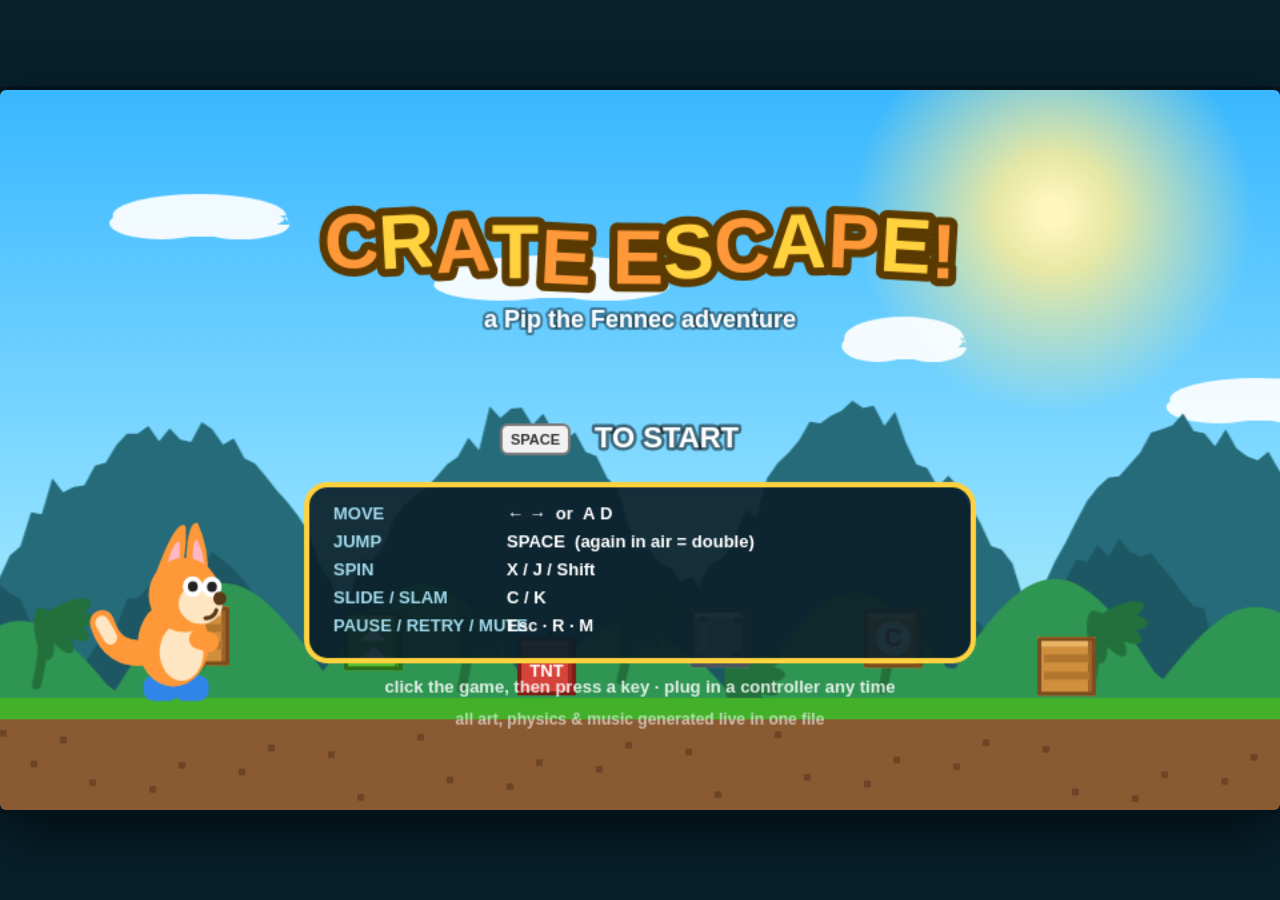
==== commit 2c383141: "Update title and favicon in index.html" ====
--- a/index.html
+++ b/index.html
@@ -3,7 +3,8 @@
 <head>
 <meta charset="utf-8">
 <meta name="viewport" content="width=device-width,initial-scale=1,maximum-scale=1,user-scalable=no,viewport-fit=cover">
-<title>CRATE ESCAPE! — a Pip the Fennec adventure</title>
+<title>CRATE ESCAPE! — By TomD</title>
+<link rel="icon" type="image/svg+xml" href="data:image/svg+xml,%3Csvg xmlns='http://www.w3.org/2000/svg' viewBox='0 0 64 64'%3E%3Ccircle cx='32' cy='34' r='20' fill='%2307202b'/%3E%3Cpath d='M14 8 L26 26 L10 30 Z' fill='%23ff9838' stroke='%235a3a00' stroke-width='2'/%3E%3Cpath d='M50 8 L38 26 L54 30 Z' fill='%23ff9838' stroke='%235a3a00' stroke-width='2'/%3E%3Cpath d='M18 14 L25 25 L16 27 Z' fill='%23ffb9c6'/%3E%3Cpath d='M46 14 L39 25 L48 27 Z' fill='%23ffb9c6'/%3E%3Ccircle cx='32' cy='34' r='17' fill='%23ff9838'/%3E%3Cellipse cx='36' cy='38' rx='9' ry='8' fill='%23ffe6c2'/%3E%3Ccircle cx='27' cy='30' r='3.4' fill='%23fff'/%3E%3Ccircle cx='37' cy='30' r='3.4' fill='%23fff'/%3E%3Ccircle cx='28' cy='31' r='1.7' fill='%23222'/%3E%3Ccircle cx='38' cy='31' r='1.7' fill='%23222'/%3E%3Ccircle cx='41' cy='36' r='2.6' fill='%235c3a17'/%3E%3C/svg%3E">
 <style>
   html,body{margin:0;height:100%;background:#07202b;overflow:hidden;
             touch-action:none;-webkit-user-select:none;user-select:none;-webkit-touch-callout:none}
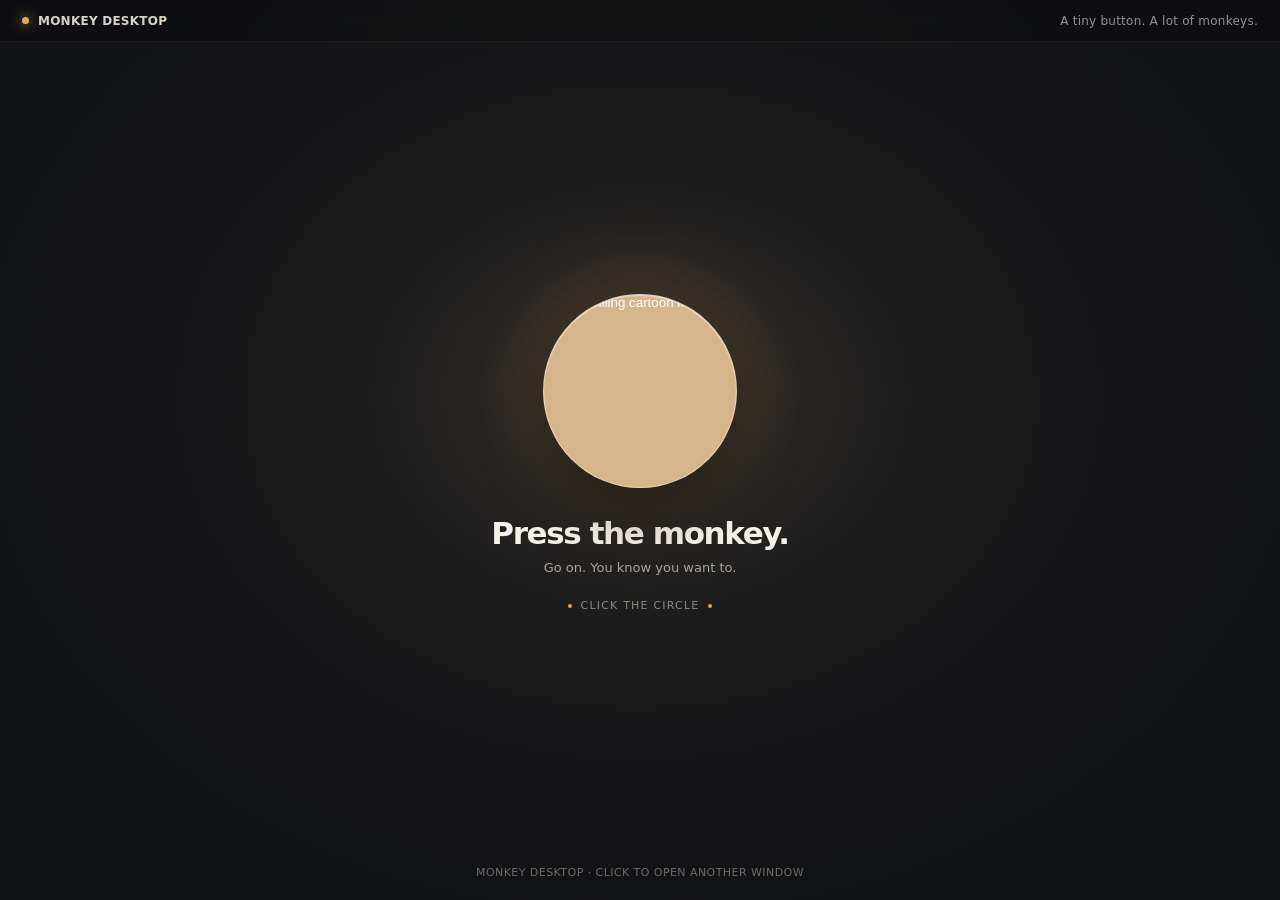
==== commit a91a30e8: "Add files via upload" ====
--- a/index.html
+++ b/index.html
@@ -1,1713 +1,61 @@
-<!DOCTYPE html>
+<!doctype html>
 <html lang="en">
 <head>
 <meta charset="utf-8">
-<meta name="viewport" content="width=device-width,initial-scale=1,maximum-scale=1,user-scalable=no,viewport-fit=cover">
-<title>CRATE ESCAPE! — By TomD</title>
-<link rel="icon" type="image/svg+xml" href="data:image/svg+xml,%3Csvg xmlns='http://www.w3.org/2000/svg' viewBox='0 0 64 64'%3E%3Ccircle cx='32' cy='34' r='20' fill='%2307202b'/%3E%3Cpath d='M14 8 L26 26 L10 30 Z' fill='%23ff9838' stroke='%235a3a00' stroke-width='2'/%3E%3Cpath d='M50 8 L38 26 L54 30 Z' fill='%23ff9838' stroke='%235a3a00' stroke-width='2'/%3E%3Cpath d='M18 14 L25 25 L16 27 Z' fill='%23ffb9c6'/%3E%3Cpath d='M46 14 L39 25 L48 27 Z' fill='%23ffb9c6'/%3E%3Ccircle cx='32' cy='34' r='17' fill='%23ff9838'/%3E%3Cellipse cx='36' cy='38' rx='9' ry='8' fill='%23ffe6c2'/%3E%3Ccircle cx='27' cy='30' r='3.4' fill='%23fff'/%3E%3Ccircle cx='37' cy='30' r='3.4' fill='%23fff'/%3E%3Ccircle cx='28' cy='31' r='1.7' fill='%23222'/%3E%3Ccircle cx='38' cy='31' r='1.7' fill='%23222'/%3E%3Ccircle cx='41' cy='36' r='2.6' fill='%235c3a17'/%3E%3C/svg%3E">
+<meta name="viewport" content="width=device-width, initial-scale=1">
+<title>Monkey Button</title>
 <style>
-  html,body{margin:0;height:100%;background:#07202b;overflow:hidden;
-            touch-action:none;-webkit-user-select:none;user-select:none;-webkit-touch-callout:none}
-  canvas{position:absolute;inset:0;margin:auto;image-rendering:auto;outline:none;touch-action:none;
-         box-shadow:0 0 0 4px #04141c,0 24px 60px rgba(0,0,0,.6);border-radius:6px}
-
-  /* ---- on-screen touch controls ------------------------------------- */
-  #touchUI{position:fixed;inset:0;z-index:50;display:none;pointer-events:none;
-           font-family:"Trebuchet MS",Verdana,sans-serif}
-  .tc-btn{position:absolute;display:flex;align-items:center;justify-content:center;
-          border-radius:50%;background:rgba(255,255,255,.09);
-          border:2px solid rgba(255,255,255,.4);color:#fff;font-weight:900;
-          -webkit-tap-highlight-color:transparent;touch-action:none;user-select:none;
-          pointer-events:auto}
-  .tc-btn.active{background:rgba(255,210,62,.38);border-color:#ffd23e}
-  .tc-dpad{position:absolute;left:max(16px,env(safe-area-inset-left));
-           bottom:max(16px,env(safe-area-inset-bottom));width:172px;height:172px}
-  .tc-dpad .tc-btn{width:56px;height:56px;font-size:22px}
-  .tc-dpad .tc-up{left:58px;top:0}
-  .tc-dpad .tc-dn{left:58px;top:116px}
-  .tc-dpad .tc-lt{left:0;top:58px}
-  .tc-dpad .tc-rt{left:116px;top:58px}
-  .tc-actions{position:absolute;right:max(16px,env(safe-area-inset-right));
-              bottom:max(16px,env(safe-area-inset-bottom));width:200px;height:172px}
-  .tc-actions .tc-btn{font-size:12px;letter-spacing:.02em}
-  .tc-jump{width:86px;height:86px;right:0;bottom:0;
-           background:rgba(76,175,63,.22);border-color:#7ee36a}
-  .tc-spin{width:62px;height:62px;right:82px;bottom:74px;
-           background:rgba(58,123,213,.22);border-color:#6fb2ff}
-  .tc-act{width:62px;height:62px;right:0;bottom:110px;
-          background:rgba(213,68,58,.22);border-color:#ff8a7e}
-  .tc-top{position:absolute;top:max(12px,env(safe-area-inset-top));
-          right:max(12px,env(safe-area-inset-right));display:flex;gap:10px}
-  .tc-top .tc-btn{position:relative;width:38px;height:38px;font-size:14px;
-                  background:rgba(255,255,255,.12)}
+:root{color-scheme:dark;--ink:#f5f1e9;--muted:#a9a49c;--line:rgba(255,255,255,.12)}
+*{box-sizing:border-box}html,body{height:100%;margin:0}body{font-family:Inter,ui-sans-serif,system-ui,-apple-system,BlinkMacSystemFont,"Segoe UI",sans-serif;color:var(--ink);overflow:hidden;background:#101114}
+.desktop{height:100%;position:relative;isolation:isolate;background:radial-gradient(ellipse at 50% 44%,#34302b 0,#1b1b1c 34%,#111215 74%)}
+.desktop:before,.desktop:after{content:"";position:absolute;inset:0;pointer-events:none;z-index:-1}.desktop:before{opacity:.22;background-image:linear-gradient(rgba(255,255,255,.025) 1px,transparent 1px),linear-gradient(90deg,rgba(255,255,255,.025) 1px,transparent 1px);background-size:46px 46px;mask-image:radial-gradient(ellipse at center,#000 0%,transparent 78%)}
+.topbar{height:42px;position:absolute;top:0;left:0;right:0;display:flex;align-items:center;justify-content:space-between;padding:0 22px;color:#d6d1c9;font-size:12px;letter-spacing:.02em;background:rgba(0,0,0,.18);border-bottom:1px solid rgba(255,255,255,.055);backdrop-filter:blur(18px)}.brand{display:flex;align-items:center;gap:9px;font-weight:650}.brand-dot{width:7px;height:7px;border-radius:50%;background:#e7a85c;box-shadow:0 0 12px #e7a85c}.top-right{color:#96918a}
+.center{position:absolute;inset:42px 0 0;display:flex;flex-direction:column;align-items:center;justify-content:center;padding:24px 18px 62px;text-align:center}.orb-wrap{position:relative;width:194px;height:194px;margin-bottom:29px}.orb-glow{position:absolute;inset:-24px;border-radius:50%;background:rgba(219,153,78,.16);filter:blur(28px);transition:all .25s}.monkey-button{position:relative;width:100%;height:100%;padding:0;border:1px solid rgba(255,255,255,.38);border-radius:50%;overflow:hidden;cursor:pointer;background:#d6b58a;box-shadow:0 18px 60px rgba(0,0,0,.5),inset 0 1px 1px rgba(255,255,255,.5);transition:transform .18s,box-shadow .18s}.monkey-button img{width:100%;height:100%;object-fit:cover;display:block;transition:transform .35s}.monkey-button:hover{transform:scale(1.045);box-shadow:0 20px 72px rgba(0,0,0,.58),0 0 0 8px rgba(255,255,255,.035)}.monkey-button:hover img{transform:scale(1.06)}.monkey-button:active{transform:scale(.97)}.monkey-button:focus-visible{outline:3px solid #e8b778;outline-offset:8px}
+h1{font-size:clamp(23px,3vw,31px);font-weight:560;letter-spacing:-.045em;margin:0 0 9px}.subtitle{font-size:13px;color:#aaa49c;margin:0}.hint{display:flex;align-items:center;gap:8px;margin-top:24px;color:#8c877f;font-size:11px;letter-spacing:.11em;text-transform:uppercase}.hint span{width:4px;height:4px;border-radius:50%;background:#dba15e}
+.bottom{position:absolute;bottom:21px;left:0;right:0;text-align:center;color:#6f6b65;font-size:11px;letter-spacing:.04em}
+.popup{position:absolute;width:min(330px,calc(100vw - 28px));height:390px;max-height:calc(100vh - 90px);border:1px solid rgba(255,255,255,.19);border-radius:17px;background:linear-gradient(145deg,rgba(43,42,41,.97),rgba(25,25,27,.97));box-shadow:0 26px 85px rgba(0,0,0,.65),inset 0 1px rgba(255,255,255,.09);backdrop-filter:blur(22px);overflow:hidden;animation:pop .24s cubic-bezier(.2,.8,.2,1);z-index:5}
+@keyframes pop{from{opacity:0;transform:translateY(13px) scale(.94)}to{opacity:1;transform:translateY(0) scale(1)}}
+.window-head{height:43px;display:flex;align-items:center;justify-content:space-between;padding:0 13px;border-bottom:1px solid var(--line);background:rgba(255,255,255,.025);cursor:grab;user-select:none}.window-head:active{cursor:grabbing}.window-title{font-size:11px;color:#d8d2c9;letter-spacing:.04em;display:flex;align-items:center;gap:8px}.window-title:before{content:"";width:6px;height:6px;border-radius:50%;background:#d99d5a;box-shadow:0 0 9px #d99d5a}.close{border:0;color:#aaa;background:transparent;font-size:21px;line-height:1;cursor:pointer;width:27px;height:27px;border-radius:8px}.close:hover{background:rgba(255,255,255,.1);color:#fff}.popup-content{height:calc(100% - 43px);display:flex;flex-direction:column;align-items:center;padding:18px 20px 16px;text-align:center}.popup-image{width:190px;height:190px;max-width:72%;object-fit:cover;border-radius:50%;border:1px solid rgba(255,255,255,.25);box-shadow:0 12px 32px rgba(0,0,0,.36);margin:1px 0 14px}.popup h2{font-size:19px;font-weight:570;letter-spacing:-.03em;margin:0 0 5px}.popup p{font-size:11px;color:#aaa49c;margin:0 0 15px}.audio-row{width:100%;margin-top:auto;padding:10px 11px 9px;border:1px solid rgba(255,255,255,.1);border-radius:11px;background:rgba(255,255,255,.045);display:flex;align-items:center;gap:10px}.play{width:34px;height:34px;flex:0 0 34px;border:0;border-radius:50%;background:#e2ad70;color:#241b12;display:grid;place-items:center;cursor:pointer;font-size:13px}.play:hover{background:#f1c28b}.audio-meta{text-align:left;min-width:0;flex:1}.audio-name{font-size:11px;color:#e8e1d7;margin-bottom:4px}.audio-status{font-size:10px;color:#928b81}.audio-tag{font-size:9px;color:#827b71;letter-spacing:.1em;text-transform:uppercase;margin-top:11px}
+@media(max-width:520px){.orb-wrap{width:166px;height:166px}.topbar{padding:0 14px}.top-right{font-size:10px}.popup{height:365px}.popup-image{width:165px;height:165px}}
 </style>
 </head>
 <body>
-<canvas id="cv" width="960" height="540" tabindex="0"></canvas>
-
-<div id="touchUI" aria-hidden="true">
-  <div class="tc-dpad">
-    <button type="button" class="tc-btn tc-up" data-k="up">&#9650;</button>
-    <button type="button" class="tc-btn tc-dn" data-k="dn">&#9660;</button>
-    <button type="button" class="tc-btn tc-lt" data-k="lt">&#9664;</button>
-    <button type="button" class="tc-btn tc-rt" data-k="rt">&#9654;</button>
-  </div>
-  <div class="tc-actions">
-    <button type="button" class="tc-btn tc-act"  data-k="act">SLAM</button>
-    <button type="button" class="tc-btn tc-spin" data-k="spin">SPIN</button>
-    <button type="button" class="tc-btn tc-jump" data-k="jump">JUMP</button>
-  </div>
-  <div class="tc-top">
-    <button type="button" class="tc-btn tc-mute"  data-k="mute">&#128266;</button>
-    <button type="button" class="tc-btn tc-retry" data-k="retry">&#8635;</button>
-    <button type="button" class="tc-btn tc-pause" data-k="pause">&#10074;&#10074;</button>
-  </div>
-</div>
-
+<main class="desktop" id="desktop">
+  <header class="topbar"><div class="brand"><i class="brand-dot"></i> MONKEY DESKTOP</div><div class="top-right">A tiny button. A lot of monkeys.</div></header>
+  <section class="center">
+    <div class="orb-wrap"><div class="orb-glow"></div><button class="monkey-button" id="launch" aria-label="Open a monkey window"><img src="assets/monkey.png" alt="A smiling cartoon monkey"></button></div>
+    <h1>Press the monkey.</h1><p class="subtitle">Go on. You know you want to.</p>
+    <div class="hint"><span></span> CLICK THE CIRCLE <span></span></div>
+  </section>
+  <footer class="bottom">MONKEY DESKTOP · CLICK TO OPEN ANOTHER WINDOW</footer>
+</main>
 <script>
-/* ============================================================================
-   CRATE ESCAPE!  —  a juicy single-file 2.5D mascot platformer
-   ----------------------------------------------------------------------------
-   CONTROLS
-   KEYBOARD : Move ........ Arrow keys / A + D
-              Jump ........ SPACE / W / Up      (hold = higher · press again in
-                                                 air = double jump)
-              Spin attack . X / J / Shift
-              Slide ....... C / K  (on ground)
-              Body-slam ... C / K  (in air)
-              Fast-fall ... Down   (in air)
-              Pause ....... Esc / P     Retry checkpoint ... R     Mute ... M
-   GAMEPAD  : Move ... left stick or d-pad      Jump ......... A / Cross
-              Spin ... X / Square (or Y)        Slide+Slam ... B / Circle, RB, RT
-              Pause .. Start                    Retry ........ Back / Select
-   ----------------------------------------------------------------------------
-   Everything (art, physics, level, music, SFX) is generated in this file.
-   Major systems are marked with  ======  banner comments:
-   BOOT · UTILS · AUDIO · INPUT · LEVEL DATA · ENTITIES/CRATES · PLAYER ·
-   CAMERA · GAME FLOW · UPDATE (fixed 60 fps) · RENDER · MAIN LOOP
-   ========================================================================== */
-'use strict';
-
-/* ====================== BOOT / CANVAS ===================================== */
-const VW = 960, VH = 540;                 // virtual resolution
-const cv  = document.getElementById('cv');
-const ctx = cv.getContext('2d', { alpha: false });
-let DPR = 1;
-function fitCanvas(){
-  DPR = Math.min(window.devicePixelRatio || 1, 2);
-  cv.width  = VW * DPR;  cv.height = VH * DPR;
-  const s = Math.min(window.innerWidth / VW, window.innerHeight / VH);
-  cv.style.width  = Math.floor(VW * s) + 'px';
-  cv.style.height = Math.floor(VH * s) + 'px';
+const desktop=document.getElementById('desktop');
+const launch=document.getElementById('launch');
+let count=0, topZ=10;
+function openMonkey(){
+  count++;
+  const win=document.createElement('section');win.className='popup';win.style.zIndex=++topZ;
+  const w=Math.min(330,window.innerWidth-28),h=Math.min(390,window.innerHeight-90);
+  const maxX=Math.max(10,window.innerWidth-w-10),maxY=Math.max(52,window.innerHeight-h-12);
+  const x=Math.min(maxX,Math.max(10,window.innerWidth/2-w/2+(count%5-2)*34));
+  const y=Math.min(maxY,Math.max(52,window.innerHeight/2-h/2+(count%5-2)*25));
+  win.style.left=x+'px';win.style.top=y+'px';
+  win.innerHTML=`<div class="window-head"><div class="window-title">MONKEY WINDOW #${count}</div><button class="close" aria-label="Close window">×</button></div><div class="popup-content"><img class="popup-image" src="assets/monkey.png" alt="Smiling monkey"><h2>You've been monkeyed.</h2><p>Here's your little monkey moment.</p><div class="audio-row"><button class="play" aria-label="Play sound">▶</button><div class="audio-meta"><div class="audio-name">Monkey sound</div><div class="audio-status">Tap to play again</div></div></div><div class="audio-tag">Sound included</div><audio preload="auto" src="assets/monkey-sound.m4a"></audio></div>`;
+  desktop.appendChild(win);
+  const audio=win.querySelector('audio'),play=win.querySelector('.play'),status=win.querySelector('.audio-status');
+  const start=()=>{audio.currentTime=0;audio.play().then(()=>{play.textContent='Ⅱ';status.textContent='Playing…'}).catch(()=>{status.textContent='Tap play to hear the sound'})};
+  audio.addEventListener('ended',()=>{play.textContent='▶';status.textContent='Tap to play again'});
+  play.addEventListener('click',()=>{if(audio.paused)start();else{audio.pause();play.textContent='▶';status.textContent='Paused'}});
+  win.querySelector('.close').addEventListener('click',()=>{audio.pause();win.remove()});
+  win.addEventListener('pointerdown',()=>win.style.zIndex=++topZ);
+  const bar=win.querySelector('.window-head');let drag=null;
+  bar.addEventListener('pointerdown',e=>{if(e.target.closest('button'))return;const r=win.getBoundingClientRect();drag={dx:e.clientX-r.left,dy:e.clientY-r.top};bar.setPointerCapture(e.pointerId)});
+  bar.addEventListener('pointermove',e=>{if(!drag)return;const nx=Math.max(0,Math.min(window.innerWidth-win.offsetWidth,e.clientX-drag.dx));const ny=Math.max(42,Math.min(window.innerHeight-win.offsetHeight,e.clientY-drag.dy));win.style.left=nx+'px';win.style.top=ny+'px'});
+  bar.addEventListener('pointerup',()=>drag=null);bar.addEventListener('pointercancel',()=>drag=null);
+  start();
 }
-window.addEventListener('resize', fitCanvas);
-fitCanvas();
-
-/* ====================== UTILS ============================================= */
-const TAU = Math.PI * 2;
-const clamp = (v,a,b)=> v<a?a : v>b?b : v;
-const lerp  = (a,b,t)=> a + (b-a)*t;
-const rand  = (a=1,b)=> b===undefined ? Math.random()*a : a+Math.random()*(b-a);
-const dist2 = (x1,y1,x2,y2)=>{ const dx=x2-x1, dy=y2-y1; return dx*dx+dy*dy; };
-function rr(c,x,y,w,h,r){ // rounded rect path (portable roundRect)
-  r = Math.min(r, w/2, h/2);
-  c.beginPath();
-  c.moveTo(x+r,y);        c.arcTo(x+w,y,  x+w,y+h,r);
-  c.arcTo(x+w,y+h,x,y+h,r); c.arcTo(x,y+h, x,y,   r);
-  c.arcTo(x,y,   x+w,y,  r); c.closePath();
-}
-// deterministic per-tile noise for dirt speckles
-const hash2 = (x,y)=> (Math.sin(x*127.1 + y*311.7) * 43758.5453) % 1;
-
-/* ====================== AUDIO (all procedural) ============================ */
-let AC=null, masterG=null, musG=null, sfxG=null, audioOn=false, muted=false;
-function initAudio(){
-  if (audioOn || muted===null) return;
-  try{
-    AC = new (window.AudioContext || window.webkitAudioContext)();
-    masterG = AC.createGain(); masterG.gain.value = muted?0:0.85; masterG.connect(AC.destination);
-    musG = AC.createGain(); musG.gain.value = 0.30; musG.connect(masterG);
-    sfxG = AC.createGain(); sfxG.gain.value = 0.9;  sfxG.connect(masterG);
-    // white noise buffer shared by every noisy SFX
-    const len = AC.sampleRate * 1.2, buf = AC.createBuffer(1, len, AC.sampleRate);
-    const d = buf.getChannelData(0);
-    for (let i=0;i<len;i++) d[i] = Math.random()*2-1;
-    AC._noise = buf;
-    audioOn = true;
-  }catch(e){ audioOn=false; }
-}
-function setMuted(m){ muted=m; if(masterG) masterG.gain.value = m?0:0.85;
-  const mb = document.querySelector('.tc-mute'); if (mb) mb.textContent = m ? '\u{1F507}' : '\u{1F50A}'; }
-function tone(o){ // {f0,f1,dur,type,vol,delay,slideT}
-  if(!audioOn) return;
-  const t = AC.currentTime + (o.delay||0);
-  const osc = AC.createOscillator(), g = AC.createGain();
-  osc.type = o.type||'square';
-  osc.frequency.setValueAtTime(o.f0, t);
-  if (o.f1) osc.frequency.exponentialRampToValueAtTime(Math.max(o.f1,1), t+(o.slideT||o.dur));
-  g.gain.setValueAtTime(0.0001, t);
-  g.gain.exponentialRampToValueAtTime(o.vol||0.2, t+0.008);
-  g.gain.exponentialRampToValueAtTime(0.0001, t+o.dur);
-  osc.connect(g); g.connect(sfxG);
-  osc.start(t); osc.stop(t+o.dur+0.05);
-}
-function noise(o){ // {dur,vol,type:'lowpass'|'highpass'|'bandpass',f0,f1,delay}
-  if(!audioOn) return;
-  const t = AC.currentTime + (o.delay||0);
-  const src = AC.createBufferSource(); src.buffer = AC._noise; src.loop = true;
-  const fl = AC.createBiquadFilter(); fl.type = o.type||'lowpass';
-  fl.frequency.setValueAtTime(o.f0||800, t);
-  if (o.f1) fl.frequency.exponentialRampToValueAtTime(Math.max(o.f1,20), t+o.dur);
-  fl.Q.value = o.q||0.8;
-  const g = AC.createGain();
-  g.gain.setValueAtTime(0.0001, t);
-  g.gain.exponentialRampToValueAtTime(o.vol||0.2, t+0.01);
-  g.gain.exponentialRampToValueAtTime(0.0001, t+o.dur);
-  src.connect(fl); fl.connect(g); g.connect(sfxG);
-  src.start(t); src.stop(t+o.dur+0.05);
-}
-const sfx = {
-  jump   (){ tone({f0:330,f1:660,dur:.14,type:'square',vol:.16}); },
-  djump  (){ tone({f0:440,f1:880,dur:.15,type:'square',vol:.16});
-             tone({f0:660,f1:990,dur:.1,type:'triangle',vol:.1,delay:.03}); },
-  land   (v){ noise({dur:.09,vol:.10+v*.12,f0:500,f1:120});
-              tone({f0:150,f1:70,dur:.08,type:'sine',vol:.10+v*.1}); },
-  spin   (){ noise({dur:.22,vol:.12,type:'bandpass',f0:600,f1:2200,q:2});
-             tone({f0:220,f1:520,dur:.18,type:'sawtooth',vol:.05}); },
-  slide  (){ noise({dur:.25,vol:.12,f0:1400,f1:300}); },
-  slamGo (){ tone({f0:200,f1:900,dur:.16,type:'sawtooth',vol:.12}); },
-  slamHit(){ noise({dur:.22,vol:.3,f0:900,f1:100});
-             tone({f0:120,f1:40,dur:.25,type:'sine',vol:.34}); },
-  wood   (){ noise({dur:.12,vol:.24,f0:2500,f1:400});
-             tone({f0:190,f1:90,dur:.09,type:'square',vol:.14});
-             tone({f0:520,dur:.05,type:'triangle',vol:.1}); },
-  clank  (){ tone({f0:1200,f1:700,dur:.09,type:'square',vol:.14});
-             tone({f0:1800,dur:.05,type:'triangle',vol:.08});
-             noise({dur:.06,vol:.1,type:'highpass',f0:3000}); },
-  bounce (){ tone({f0:180,f1:640,dur:.2,type:'triangle',vol:.22,slideT:.16}); },
-  fruit  (){ const b = 720 + Math.floor(rand(3))*60;
-             tone({f0:b,dur:.06,type:'triangle',vol:.13});
-             tone({f0:b*1.5,dur:.09,type:'triangle',vol:.11,delay:.05}); },
-  tick   (){ tone({f0:1100,f1:900,dur:.05,type:'square',vol:.12}); },
-  boom   (){ noise({dur:.5,vol:.4,f0:3000,f1:60});
-             tone({f0:90,f1:30,dur:.5,type:'sine',vol:.4});
-             tone({f0:300,f1:50,dur:.25,type:'sawtooth',vol:.15}); },
-  die    (){ tone({f0:520,f1:110,dur:.4,type:'square',vol:.2});
-             tone({f0:390,f1:80,dur:.45,type:'triangle',vol:.15,delay:.05}); },
-  ckpt   (){ [523,659,784].forEach((f,i)=>tone({f0:f,dur:.14,type:'triangle',vol:.16,delay:i*.07})); },
-  goal   (){ [523,659,784,1046,784,1046].forEach((f,i)=>tone({f0:f,dur:.2,type:'square',vol:.14,delay:i*.11})); },
-  uiMove (){ tone({f0:500,dur:.05,type:'square',vol:.08}); },
-  uiSel  (){ tone({f0:660,f1:990,dur:.1,type:'square',vol:.12}); },
-  boulder(){ noise({dur:.3,vol:.1,f0:200,f1:80}); },
-};
-/* ---- music: tiny step sequencer scheduled from the fixed update ---------- */
-const MIDI = n => 440 * Math.pow(2,(n-69)/12);
-const LEAD_MAIN =[72,0,76,0,79,0,76,79, 81,0,79,76,74,0,0,0,
-                  72,0,76,0,79,0,81,79, 84,0,79,0,76,0,74,0];
-const BASS_MAIN =[36,43,36,43, 33,40,33,40, 29,36,29,36, 31,38,31,38];
-const LEAD_CHASE=[69,69,0,69, 72,0,74,72, 76,0,74,72, 69,0,0,0,
-                  69,69,0,69, 72,0,76,74, 77,76,74,72, 71,0,67,0];
-const BASS_CHASE=[33,33,33,40, 29,29,29,36, 31,31,31,38, 28,28,35,28];
-const music = { step:0, next:0, mode:'main' };
-function schedNote(freq, t, dur, type, vol, dest){
-  const o=AC.createOscillator(), g=AC.createGain();
-  o.type=type; o.frequency.setValueAtTime(freq,t);
-  g.gain.setValueAtTime(0.0001,t);
-  g.gain.exponentialRampToValueAtTime(vol,t+0.012);
-  g.gain.exponentialRampToValueAtTime(0.0001,t+dur);
-  o.connect(g); g.connect(dest); o.start(t); o.stop(t+dur+0.05);
-}
-function schedNoise(t,dur,vol,f){
-  const s=AC.createBufferSource(); s.buffer=AC._noise; s.loop=true;
-  const fl=AC.createBiquadFilter(); fl.type='highpass'; fl.frequency.value=f;
-  const g=AC.createGain();
-  g.gain.setValueAtTime(0.0001,t);
-  g.gain.exponentialRampToValueAtTime(vol,t+0.005);
-  g.gain.exponentialRampToValueAtTime(0.0001,t+dur);
-  s.connect(fl); fl.connect(g); g.connect(musG); s.start(t); s.stop(t+dur+0.05);
-}
-function musicTick(){
-  if(!audioOn) return;
-  const chase = music.mode==='chase';
-  const bpm = chase?168:138, spb = 60/bpm/2; // 8th notes
-  if (music.next < AC.currentTime) music.next = AC.currentTime + 0.05;
-  while (music.next < AC.currentTime + 0.14){
-    const s = music.step % 32, t = music.next;
-    const lead = chase?LEAD_CHASE:LEAD_MAIN, bass = chase?BASS_CHASE:BASS_MAIN;
-    const L = lead[s];
-    if (L){ schedNote(MIDI(L),  t, spb*1.7, 'triangle', 0.20, musG);
-            schedNote(MIDI(L)*1.005, t, spb*1.4, 'square', 0.05, musG); }
-    if (s%2===0){ const B = bass[(s>>1)%16];
-      schedNote(MIDI(B), t, spb*1.8, 'square', chase?0.16:0.13, musG); }
-    schedNoise(t, 0.03, s%4===0?0.05:0.025, 6000);            // hats
-    if (s%8===4) schedNoise(t, 0.09, 0.09, 1500);             // snare
-    if (s%8===0) schedNote(60, t, 0.09, 'sine', 0.2, musG);   // kick thump
-    music.next += spb; music.step++;
-  }
-}
-
-/* ====================== INPUT (keyboard + gamepad + touch) ================ */
-const isTouchCapable = ('ontouchstart' in window) || navigator.maxTouchPoints>0 || navigator.msMaxTouchPoints>0;
-const input = {
-  device: isTouchCapable ? 'touch' : 'kb', // 'kb' | 'pad' | 'touch' — whichever sent input last
-  lt:false, rt:false, up:false, dn:false,
-  jh:false, jp:false,     // jump held / pressed (edge)
-  sp:false,               // spin pressed
-  ah:false, ap:false,     // act (slide/slam) held / pressed
-  pauseP:false, retryP:false, muteP:false, backP:false,
-  _prev:{}
-};
-const kb = {};            // raw keyboard state
-const tk = {};            // raw on-screen touch-button state
-const KEYMAP = {
-  ArrowLeft:'lt', KeyA:'lt', ArrowRight:'rt', KeyD:'rt',
-  ArrowUp:'up', KeyW:'up', ArrowDown:'dn', KeyS:'dn',
-  Space:'jump', KeyZ:'jump',
-  KeyX:'spin', KeyJ:'spin', ShiftLeft:'spin', ShiftRight:'spin',
-  KeyC:'act', KeyK:'act', ControlLeft:'act',
-  Escape:'pause', KeyP:'pause', KeyR:'retry', KeyM:'mute',
-};
-function setKey(code, down){
-  const k = KEYMAP[code];
-  if (!k) return false;
-  kb[k] = down;
-  if (down){ input.device='kb'; initAudio(); }
-  return true;
-}
-window.addEventListener('keydown', e=>{ if (setKey(e.code,true))  e.preventDefault(); });
-window.addEventListener('keyup',   e=>{ if (setKey(e.code,false)) e.preventDefault(); });
-window.addEventListener('pointerdown', ()=>{ initAudio(); cv.focus && cv.focus(); });
-window.addEventListener('blur', ()=>{ for(const k in kb) kb[k]=false;
-  for(const k in tk) tk[k]=false; touchPointers.clear();
-  if (touchUI) touchUI.querySelectorAll('.tc-btn.active').forEach(b=>b.classList.remove('active'));
-  if (game && game.state==='play') game.state='pause'; });
-
-/* ---- on-screen virtual controls (touch) ----------------------------------
-   Each button tracks its own held pointer ids so multiple fingers can hold
-   multiple buttons (e.g. d-pad + jump) at once without stealing each other's
-   release events. */
-const touchUI = document.getElementById('touchUI');
-if (isTouchCapable && touchUI) touchUI.style.display = 'block';
-const touchPointers = new Map();  // pointerId -> key name currently held
-function tcSet(el, k, down, id){
-  if (down){
-    touchPointers.set(id, k);
-    tk[k] = true;
-    input.device = 'touch';
-    initAudio();
-  } else {
-    touchPointers.delete(id);
-    let stillHeld = false;
-    for (const v of touchPointers.values()) if (v===k) stillHeld = true;
-    tk[k] = stillHeld;
-  }
-  el.classList.toggle('active', tk[k]);
-}
-if (touchUI){
-  touchUI.querySelectorAll('.tc-btn[data-k]').forEach(el=>{
-    const k = el.dataset.k;
-    const onDown = e=>{ e.preventDefault(); tcSet(el,k,true,e.pointerId);
-      try{ el.setPointerCapture(e.pointerId); }catch(_){} };
-    const onUp   = e=>{ e.preventDefault(); tcSet(el,k,false,e.pointerId); };
-    el.addEventListener('pointerdown', onDown, {passive:false});
-    el.addEventListener('pointerup', onUp, {passive:false});
-    el.addEventListener('pointercancel', onUp, {passive:false});
-    el.addEventListener('lostpointercapture', onUp, {passive:false});
-    el.addEventListener('contextmenu', e=>e.preventDefault());
-  });
-}
-
-function pollPad(){
-  const pads = navigator.getGamepads ? navigator.getGamepads() : [];
-  for (const gp of pads){
-    if (!gp || !gp.connected) continue;
-    const b = i => !!(gp.buttons[i] && gp.buttons[i].pressed);
-    let ax = gp.axes[0]||0, ay = gp.axes[1]||0;
-    const mag = Math.hypot(ax,ay);                 // radial deadzone
-    if (mag < 0.25){ ax=0; ay=0; }
-    else { const s=(mag-0.25)/(1-0.25)/mag; ax*=s; ay*=s; }
-    const st = {
-      lt: ax<-0.35 || b(14),  rt: ax>0.35 || b(15),
-      up: ay<-0.5  || b(12),  dn: ay>0.5  || b(13),
-      jump: b(0),  spin: b(2)||b(3),  act: b(1)||b(5)||b(7),
-      pause: b(9), retry: b(8),
-    };
-    let any=false; for (const k in st) if (st[k]) any=true;
-    if (any){ input.device='pad'; initAudio(); }
-    return st;
-  }
-  return null;
-}
-let activePad = null;
-function rumble(strong, weak, ms){
-  const pads = navigator.getGamepads ? navigator.getGamepads() : [];
-  for (const gp of pads){
-    if (gp && gp.connected && gp.vibrationActuator){
-      try{ gp.vibrationActuator.playEffect('dual-rumble',
-        { duration: ms, strongMagnitude: strong, weakMagnitude: weak }); }catch(e){}
-      return;
-    }
-  }
-}
-function readInput(){   // called once per fixed step — computes edges
-  const p = pollPad();
-  const cur = {
-    lt: kb.lt || tk.lt || (p&&p.lt), rt: kb.rt || tk.rt || (p&&p.rt),
-    up: kb.up || tk.up || (p&&p.up), dn: kb.dn || tk.dn || (p&&p.dn),
-    jump: kb.jump || kb.up || tk.jump || tk.up || (p&&p.jump),
-    spin: kb.spin || tk.spin || (p&&p.spin),
-    act:  kb.act  || tk.act  || (p&&p.act),
-    pause: kb.pause || tk.pause || (p&&p.pause),
-    retry: kb.retry || tk.retry || (p&&p.retry),
-    mute:  kb.mute || tk.mute,
-  };
-  const pr = input._prev;
-  input.lt=!!cur.lt; input.rt=!!cur.rt; input.up=!!cur.up; input.dn=!!cur.dn;
-  input.jh=!!cur.jump; input.jp = cur.jump && !pr.jump;
-  input.sp = cur.spin && !pr.spin;
-  input.ah=!!cur.act;  input.ap  = cur.act  && !pr.act;
-  input.pauseP = cur.pause && !pr.pause;
-  input.retryP = cur.retry && !pr.retry;
-  input.muteP  = cur.mute  && !pr.mute;
-  input._prev = cur;
-}
-
-/* ====================== LEVEL DATA ========================================
-   Hand-authored in segments; '.' = air.  16 rows tall, 48px tiles.
-   #  solid dirt      -  one-way platform     ^  spikes
-   c  crate  b bounce  t TNT  n nitro  k checkpoint  m metal
-   f  fruit  P player  G goal  H/V moving platform  Z chase start  E chase end
-   ========================================================================= */
-const TILE = 48, ROWS = 16;
-const SEG_START = [
-"............................",
-"............................",
-"............................",
-"............................",
-"............................",
-"............................",
-"............................",
-"............................",
-"............................",
-".............f..............",
-"............f.f.............",
-"..P........f...f....c.c.....",
-"############################",
-"############################",
-"############################",
-"############################",
-];
-const SEG_JUMPS = [
-"..................................",
-"..................................",
-"..................................",
-"..................................",
-"..................................",
-"..................................",
-"..................................",
-"..................................",
-"..................................",
-"...........c.......fff............",
-"...f......####....f...f...........",
-"..........####............k....c..",
-"##...#############.....###########",
-"##...#############.....###########",
-"##...#############.....###########",
-"##...#############.....###########",
-];
-const SEG_PUZZLE = [
-"..............................................",
-"..............................................",
-"..............................................",
-"..............................................",
-"..............................................",
-"..............................................",
-"......................f.......................",
-"...................f.ccc.f....................",
-"...................--------...................",
-"......c..............f........................",
-".....ccc........m....f........................",
-"....cctcc.......m....b..........c.n.t.n.c...k.",
-"##############################################",
-"##############################################",
-"##############################################",
-"##############################################",
-];
-const SEG_GAUNTLET = [
-"..................................................................",
-"..................................................................",
-"..................................................................",
-"..................................................................",
-"..................................................................",
-"..................................................................",
-"..................................................................",
-"..................................................................",
-"...........................n..c.t.c..............................",
-"........................#############.............................",
-"........................#############.............................",
-"......^^^.c.^^^.........#############..#####..................k...",
-"###################..V..#############...fff....##....H.....#######",
-"###################.....#########################..........#######",
-"###################.....#########################..........#######",
-"###################.....#########################..........#######",
-];
-const SEG_CHASE = [
-"..........................................................................",
-"..........................................................................",
-"..........................................................................",
-"..........................................................................",
-"..........................................................................",
-"..........................................................................",
-"..........................................................................",
-"..........................................................................",
-"..........................................................................",
-"..........................................................................",
-"..........................................................................",
-".Z..ff..ff..ff......ff..^^...ff.......f......................E............",
-"########..######..###############...####...ff........ff..^^.f.............",
-"########..######..###############...############...###########.....#######",
-"########..######..###############...############...###########.....#######",
-"########..######..###############...############...###########.....#######",
-];
-const SEG_FINISH = [
-"......................",
-"......................",
-"......................",
-"......................",
-"......................",
-"......................",
-"......................",
-"......................",
-"......................",
-"................f.....",
-"...............f.f....",
-"......c.c.m.c...G.....",
-"....##################",
-"######################",
-"######################",
-"######################",
-];
-const SEGS = [SEG_START, SEG_JUMPS, SEG_PUZZLE, SEG_GAUNTLET, SEG_CHASE, SEG_FINISH];
-
-/* ---- world state -------------------------------------------------------- */
-let L = null;            // built level {w, grid[]}
-let crates=[], fruits=[], plats=[], signs=[], decos=[], particles=[], flyers=[];
-const OFS=[];            // segment tile offsets (for sign placement)
-const P = {};            // player
-const cam   = { x:0,y:0, px:0,py:0, trauma:0, mode:'follow' };
-const chase = { armed:false, active:false, done:false, bx:0,by:0, pbx:0,pby:0, rot:0, fall:false, fvy:0 };
-const game  = { state:'title', time:0, deaths:0, fruit:0, crBroke:0, crTotal:0,
-                ckpt:{x:0,y:0}, deadT:0, iris:1, win:null, menuIdx:0, hintT:0 };
-
-function g(cx,cy){ // tile lookup — outside walls are solid, sky/pit are air
-  if (cx<0 || cx>=L.w) return '#';
-  if (cy<0 || cy>=ROWS) return '.';
-  return L.grid[cy][cx];
-}
-function buildLevel(){
-  crates=[]; fruits=[]; plats=[]; signs=[]; decos=[]; particles=[]; flyers=[];
-  OFS.length=0;
-  // stitch segments
-  let w=0; for (const s of SEGS){ OFS.push(w); w += s[0].length; }
-  const grid=[];
-  for (let y=0;y<ROWS;y++){ let row=''; for (const s of SEGS) row += s[y]; grid.push(row.split('')); }
-  L = { w, grid };
-  // parse dynamic entities out of the grid
-  const mk = (type,cx,cy)=>({ type, cx, cy, x:cx*TILE+24, y:cy*TILE+24,
-    alive:true, bounces:0, lit:false, fuse:0, wob:0 });
-  for (let y=0;y<ROWS;y++) for (let x=0;x<L.w;x++){
-    const ch = grid[y][x];
-    switch(ch){
-      case 'c': crates.push(mk('wood',x,y));  break;
-      case 'b': crates.push(mk('bounce',x,y));break;
-      case 't': crates.push(mk('tnt',x,y));   break;
-      case 'n': crates.push(mk('nitro',x,y)); break;
-      case 'k': crates.push(mk('ckpt',x,y));  break;
-      case 'm': crates.push(mk('metal',x,y)); break;
-      case 'f': fruits.push({x:x*TILE+24, y:y*TILE+26, t:rand(TAU), got:false}); break;
-      case 'P': L.spawn = {x:x*TILE+24, y:(y+1)*TILE}; break;
-      case 'G': L.goal  = {x:x*TILE+24, y:(y+1)*TILE}; break;
-      case 'H': plats.push({kind:'h', bx:x*TILE+24, by:y*TILE+11, x:0,y:0,px:0,py:0, t:rand(TAU)}); break;
-      case 'V': plats.push({kind:'v', bx:x*TILE+24, by:y*TILE+11, x:0,y:0,px:0,py:0, t:0}); break;
-      case 'Z': L.zx = x*TILE; break;
-      case 'E': L.ex = x*TILE; break;
-    }
-    if ('cbtnkmfPGHVZE'.includes(ch)) grid[y][x]=' ';
-    if (ch==='.') grid[y][x]=' ';
-  }
-  game.crTotal = crates.filter(c=>c.type!=='nitro').length;
-  for (const p of plats){ platPos(p); p.px=p.x; p.py=p.y; }
-  // tutorial signs: [segIndex, tileX, text, action-glyph]
-  const S=(si,tx,txt,act)=>signs.push({x:(OFS[si]+tx)*TILE+24, txt, act,
-    gy:groundYAt((OFS[si]+tx)*TILE+24)});
-  S(0, 5,'MOVE','move');       S(0,10,'JUMP — HOLD = HIGHER','jump');
-  S(0,18,'SPIN BREAKS CRATES','spin');
-  S(1,15,'PRESS AGAIN IN AIR — DOUBLE JUMP','jump');
-  S(2, 2,'IN AIR: BODY SLAM','act');
-  S(2,13,'SLAM SMASHES METAL','act');
-  S(2,27,'NITRO! DO NOT TOUCH',null);
-  S(3,17,'HOP ON!',null);
-  S(3,38,'ON GROUND: SLIDE','act');
-  S(3,64,'RUN!!!',null);
-}
-function groundYAt(wx){
-  const cx = Math.floor(wx/TILE);
-  for (let cy=0; cy<ROWS; cy++) if (g(cx,cy)==='#') return cy*TILE;
-  return ROWS*TILE;
-}
-function platPos(p){
-  if (p.kind==='h'){ p.x = p.bx + Math.sin(p.t)*150; p.y = p.by; }
-  else { p.x = p.bx; p.y = p.by - (0.5-0.5*Math.cos(p.t))*206; }
-}
-
-/* ====================== ENTITIES: crates, fruit, particles ================ */
-const CR = 44, CRH = CR/2;                      // crate size
-const crateBox = c => ({ l:c.x-CRH, t:c.y-CRH, r:c.x+CRH, b:c.y+CRH });
-function overlap(a,b){ return a.l<b.r && a.r>b.l && a.t<b.b && a.b>b.t; }
-
-function burst(x,y,n,o){ // particle spray  o:{c:[colors],sp,g,life,sz,type}
-  for (let i=0;i<n;i++){
-    const a = rand(TAU), s = rand(o.sp*0.3, o.sp);
-    particles.push({ x,y, vx:Math.cos(a)*s + (o.vx||0), vy:Math.sin(a)*s - rand(0,o.up||2),
-      g:o.g??0.3, life:rand(o.life*0.5,o.life), max:o.life,
-      sz:rand(o.sz*0.5,o.sz), c:o.c[Math.floor(rand(o.c.length))],
-      rot:rand(TAU), vr:rand(-0.3,0.3), type:o.type||'rect' });
-  }
-}
-function ring(x,y,c,maxR){ particles.push({x,y,vx:0,vy:0,g:0,life:16,max:16,sz:maxR,c,type:'ring'}); }
-function addShake(t){ cam.trauma = Math.min(1, cam.trauma + t); }
-function fruitFly(x,y,n){
-  for (let i=0;i<n;i++)
-    flyers.push({x,y, vx:rand(-2.5,2.5), vy:rand(-7,-4), t:0});
-}
-function collectFruit(){ game.fruit++; sfx.fruit(); }
-
-const WOODC   = ['#d8963f','#b06f27','#8a521b','#f0b96a'];
-function breakCrate(c, cause){
-  if (!c.alive) return;
-  c.alive=false;
-  if (c.type!=='nitro') game.crBroke++;
-  let cols=WOODC, fr=1;
-  if (c.type==='metal'){ cols=['#aeb6bd','#7d868e','#dde3e8']; }
-  if (c.type==='bounce'){ cols=['#7ed957','#3f9e2e','#d8963f']; }
-  if (c.type==='ckpt'){
-    cols=['#d8963f','#f5f0e6','#b06f27'];
-    game.ckpt = { x:c.x, y:(c.cy+1)*TILE };
-    decos.push({type:'flag', x:c.x, y:(c.cy+1)*TILE, t:0});
-    sfx.ckpt(); fr=1;
-  } else sfx.wood();
-  burst(c.x,c.y,14,{c:cols,sp:6,g:0.35,life:34,sz:7,up:4,type:'shard'});
-  burst(c.x,c.y,6,{c:['#fff6d8'],sp:3,g:0.05,life:14,sz:3,type:'spark'});
-  fruitFly(c.x,c.y-10,fr);
-  addShake(0.14); rumble(0.25,0.55,80);
-}
-function explode(x,y,r,hurt){
-  sfx.boom(); addShake(0.5); rumble(0.9,0.6,240);
-  ring(x,y,'#ffd23e',r*1.25); ring(x,y,'#ff7a2f',r*0.9);
-  burst(x,y,26,{c:['#ffd23e','#ff7a2f','#ff4040','#3c3c3c'],sp:9,g:0.22,life:40,sz:9,up:5,type:'shard'});
-  burst(x,y,14,{c:['#666','#888','#aaa'],sp:3,g:-0.02,life:55,sz:14,type:'smoke'});
-  for (const c of crates){
-    if (!c.alive) continue;
-    if (dist2(x,y,c.x,c.y) > (r+22)*(r+22)) continue;
-    if (c.type==='tnt'){ if(!c.lit || c.fuse>0.2){ c.lit=true; c.fuse=Math.min(c.fuse||9, 0.12+rand(0.08)); } }
-    else if (c.type==='nitro'){ if(!c.lit){ c.lit=true; c.fuse=0.06+rand(0.06); } }
-    else breakCrate(c,'boom');
-  }
-  if (hurt && P.alive && !(P.slam>0 || P.slamImm>0)
-      && dist2(x,y,P.x,P.y-P.h/2) < (r*0.85)*(r*0.85)) die('boom');
-}
-function hitCrate(c, cause){ // cause: spin | slide | stomp | bonk | slam
-  if (!c.alive) return;
-  switch(c.type){
-    case 'wood':
-      breakCrate(c,cause);
-      if (cause==='stomp'){ P.vy=-8.6; P.jumps=0; }
-      if (cause==='bonk')  P.vy=1;
-      break;
-    case 'bounce':
-      if (cause==='stomp'){
-        c.bounces++; c.wob=10; fruitFly(c.x,c.y-24,1); sfx.bounce();
-        addShake(0.08); rumble(0.15,0.45,70);
-        P.vy = input.jh ? -14.8 : -11.6;
-        P.ssx=0.72; P.ssy=1.4; P.jumps=0;
-        if (c.bounces>=3) breakCrate(c,'stomp');
-      } else if (cause==='slam'){
-        breakCrate(c,cause); P.vy=-16.5; P.slam=0; sfx.bounce(); P.jumps=0;
-      } else breakCrate(c,cause);
-      break;
-    case 'tnt':
-      if (cause==='slam'){                 // slam = instant boom, player shielded
-        c.alive=false; game.crBroke++; P.slamImm=22; P.slam=0; P.vy=-11;
-        explode(c.x,c.y,110,true);
-      } else {
-        if (!c.lit){ c.lit=true; c.fuse=3.0; sfx.tick(); }
-        if (cause==='stomp'){ P.vy=-8.6; P.jumps=0; }
-        if (cause==='bonk')  P.vy=1;
-      }
-      break;
-    case 'metal':
-      if (cause==='slam'||cause==='boom') breakCrate(c,cause);
-      else { sfx.clank(); burst(c.x,c.y-10,4,{c:['#fff','#cfe8ff'],sp:3,g:0.2,life:12,sz:3,type:'spark'}); }
-      break;
-    case 'ckpt':
-      breakCrate(c,cause);
-      if (cause==='stomp'){ P.vy=-8.6; P.jumps=0; }
-      break;
-    case 'nitro': break;                   // handled by touch-kill
-  }
-}
-function updateCrates(){
-  for (const c of crates){
-    if (!c.alive) continue;
-    if (c.wob>0) c.wob--;
-    if (c.type==='nitro') c.wob = (c.wob+1)%60;   // idle hop anim reuses wob
-    if (c.lit){
-      const pre = Math.ceil(c.fuse);
-      c.fuse -= 1/60;
-      if (c.type==='tnt' && Math.ceil(c.fuse)<pre && c.fuse>0.2) sfx.tick();
-      if (c.fuse<=0){
-        c.alive=false;
-        if (c.type==='tnt') game.crBroke++;
-        explode(c.x,c.y,110,true);
-      }
-    }
-  }
-}
-function updateFlyersFruits(){
-  for (const F of flyers){
-    F.t++;
-    if (F.t<16){ F.vy+=0.35; F.x+=F.vx; F.y+=F.vy; }
-    else {                                   // home to the player
-      const tx=P.x, ty=P.y-P.h+6;
-      F.vx = lerp(F.vx,(tx-F.x)*0.14,0.3); F.vy = lerp(F.vy,(ty-F.y)*0.14,0.3);
-      F.x+=F.vx; F.y+=F.vy;
-      if (dist2(F.x,F.y,tx,ty)<400){ F.dead=true; collectFruit(); }
-    }
-  }
-  flyers = flyers.filter(f=>!f.dead);
-  for (const f of fruits){
-    if (f.got) continue;
-    f.t += 0.07;
-    if (Math.abs(f.x-P.x)<34 && Math.abs(f.y-(P.y-P.h/2))<44){
-      f.got=true; collectFruit();
-      burst(f.x,f.y,6,{c:['#ffd23e','#fff'],sp:2.5,g:0.05,life:14,sz:3,type:'spark'});
-    }
-  }
-}
-function updateParticles(){
-  for (const p of particles){
-    p.life--; p.x+=p.vx; p.y+=p.vy; p.vy+=p.g; p.rot=(p.rot||0)+(p.vr||0);
-    if (p.type==='smoke'){ p.vx*=0.96; p.vy*=0.96; }
-  }
-  particles = particles.filter(p=>p.life>0);
-  if (particles.length>420) particles.splice(0, particles.length-420);
-}
-
-/* ====================== PLAYER =========================================== */
-const T = { acc:0.9, dec:0.62, airAcc:0.5, max:5.3, grav:0.62, fall:13, ffall:19,
-            jv:12.3, djv:10.9, coyote:5, buf:6, spinT:20, spinCD:12,
-            slideT:22, slideV:8.2 };
-function resetPlayer(x,y){
-  Object.assign(P,{ x,y, px:x,py:y, vx:0,vy:0, w:30, h:50, face:1,
-    onGround:false, coyote:0, jumps:0, bufJump:0, bufSpin:0,
-    spin:0, spinCD:0, slide:0, slam:0, slamT:0, slamImm:0,
-    ssx:1, ssy:1, anim:0, blink:0, alive:true, ridingPlat:null, prevVy:0 });
-}
-const pbox = (dx=0,dy=0)=>{
-  const h = P.slide>0 ? 26 : P.h;
-  return { l:P.x-P.w/2+dx, r:P.x+P.w/2+dx, t:P.y-h+dy, b:P.y+dy };
-};
-function solidCrateAt(b, skip){
-  for (const c of crates){
-    if (!c.alive || c===skip || c.type==='nitro') continue;
-    if (overlap(b, crateBox(c))) return c;
-  }
-  return null;
-}
-function tilesSolid(b){
-  const x0=Math.floor(b.l/TILE), x1=Math.floor((b.r-0.01)/TILE);
-  const y0=Math.floor(b.t/TILE), y1=Math.floor((b.b-0.01)/TILE);
-  for (let cy=y0; cy<=y1; cy++) for (let cx=x0; cx<=x1; cx++)
-    if (g(cx,cy)==='#') return {cx,cy};
-  return null;
-}
-function moveX(dx){
-  P.x += dx;
-  let b = pbox(), hit;
-  if ((hit = tilesSolid(b))){
-    P.x = dx>0 ? hit.cx*TILE - P.w/2 - 0.01 : (hit.cx+1)*TILE + P.w/2 + 0.01;
-    P.vx = 0;
-  }
-  b = pbox();
-  const c = solidCrateAt(b);
-  if (c){
-    const cb = crateBox(c);
-    P.x = dx>0 ? cb.l - P.w/2 - 0.01 : cb.r + P.w/2 + 0.01;
-    if (P.slide>0 && Math.abs(dx)>2) hitCrate(c,'slide');
-    else P.vx=0;
-  }
-}
-function moveY(dy){
-  P.y += dy;
-  const wasFalling = dy>0;
-  let landed=null;
-  let b = pbox(), hit;
-  if ((hit = tilesSolid(b))){
-    if (wasFalling){ P.y = hit.cy*TILE + 0.0; landed={type:'tile'}; }
-    else { P.y = (hit.cy+1)*TILE + (P.slide>0?26:P.h); P.vy=0; }
-  }
-  b = pbox();
-  const c = solidCrateAt(b);
-  if (c){
-    const cb = crateBox(c);
-    if (wasFalling){ P.y = cb.t; landed={type:'crate', crate:c}; }
-    else {
-      P.y = cb.b + (P.slide>0?26:P.h); P.vy=0.5;
-      hitCrate(c,'bonk');                      // head-bonk break
-    }
-  }
-  // one-way '-' platforms in the grid
-  if (wasFalling && !landed){
-    const feet=P.y, pf=P.py;
-    const cx0=Math.floor((P.x-P.w/2)/TILE), cx1=Math.floor((P.x+P.w/2-0.01)/TILE);
-    const cy=Math.floor(feet/TILE);
-    for (let cx=cx0; cx<=cx1; cx++)
-      if (g(cx,cy)==='-' && pf <= cy*TILE+6 && feet >= cy*TILE){
-        P.y = cy*TILE; landed={type:'tile'}; break;
-      }
-  }
-  // moving platforms (one-way tops)
-  if (wasFalling && !landed){
-    for (const pl of plats){
-      const top=pl.y-7;
-      if (P.py<=top+7 && P.y>=top &&
-          P.x+P.w/2>pl.x-48 && P.x-P.w/2<pl.x+48){
-        P.y=top; landed={type:'plat', plat:pl}; break;
-      }
-    }
-  }
-  if (landed){
-    const impact = P.vy;
-    P.vy=0;
-    if (P.slam===2){
-      slamImpact(landed);
-      if (P.vy<0){ P.ridingPlat=null; return; }    // super-bounced off spring/TNT
-    }
-    else if (landed.type==='crate' &&
-             ['wood','bounce','tnt','ckpt'].includes(landed.crate.type)){
-      hitCrate(landed.crate,'stomp');
-      P.ridingPlat=null;
-      return;                                       // crate stomps always pop you up
-    }
-    if (!P.wasGround){                     // landing juice
-      const v = clamp((impact-6)/10, 0, 1);
-      if (impact>4){ sfx.land(v); addShake(v*0.18);
-        if (v>0.25) rumble(0.1+v*0.2, 0.2+v*0.3, 70);
-        burst(P.x,P.y,4+v*8,{c:['#c9b28a','#e8d8b0'],sp:2.5+v*2,g:0.2,life:20,sz:4,up:1,type:'smoke'});
-        P.ssx=1+0.35*v+0.1; P.ssy=1-0.3*v-0.08;
-      }
-    }
-    P.onGround=true; P.coyote=T.coyote; P.jumps=0;
-    P.ridingPlat = landed.type==='plat' ? landed.plat : null;
-  } else if (dy!==0){
-    P.onGround=false;
-  }
-}
-function slamImpact(landed){
-  P.slam=0; sfx.slamHit(); addShake(0.42); rumble(0.7,0.8,160);
-  ring(P.x,P.y,'#ffe9a8',95);
-  burst(P.x,P.y,18,{c:['#c9b28a','#e8d8b0','#fff'],sp:5,g:0.25,life:26,sz:5,up:3,type:'smoke'});
-  P.ssx=1.55; P.ssy=0.5;
-  if (landed.type==='crate'){
-    const c=landed.crate;
-    if (c.type==='bounce' || c.type==='tnt'){ hitCrate(c,'slam'); return; }
-  }
-  for (const c of crates){                   // shockwave
-    if (!c.alive || c.type==='nitro') continue;
-    if (dist2(P.x,P.y,c.x,c.y) < 92*92){
-      if (c.type==='tnt') hitCrate(c, dist2(P.x,P.y,c.x,c.y)<40*40 ? 'slam':'spin');
-      else hitCrate(c,'slam');
-    }
-  }
-}
-function standClear(){                       // can we stand up out of a slide?
-  const b={l:P.x-P.w/2, r:P.x+P.w/2, t:P.y-P.h, b:P.y-27};
-  return !tilesSolid(b) && !solidCrateAt(b);
-}
-function updatePlayer(){
-  P.px=P.x; P.py=P.y; P.prevVy=P.vy;
-  if (!P.alive) return;
-  // ---- timers / buffers
-  if (P.coyote>0) P.coyote--;
-  if (P.spinCD>0) P.spinCD--;
-  if (P.slamImm>0) P.slamImm--;
-  if (input.jp) P.bufJump=T.buf; else if (P.bufJump>0) P.bufJump--;
-  if (input.sp) P.bufSpin=T.buf; else if (P.bufSpin>0) P.bufSpin--;
-  const dir = (input.rt?1:0) - (input.lt?1:0);
-  if (dir!==0) P.face=dir;
-  // ---- ride moving platform
-  if (P.ridingPlat){
-    const pl=P.ridingPlat;
-    if (P.onGround && P.x+P.w/2>pl.x-50 && P.x-P.w/2<pl.x+50){
-      P.x += pl.x-pl.px; P.y = pl.y-7;
-    } else P.ridingPlat=null;
-  }
-  // ---- horizontal
-  if (P.slide>0){
-    P.slide--;
-    P.vx = lerp(P.vx, T.max*P.face, 0.03);
-    if (Math.abs(P.vx)<2.2) P.vx=2.2*P.face;
-    if (P.slide<=0 && !standClear()) P.slide=4;   // stay low under ceilings
-    if (P.slide%3===0) burst(P.x-P.face*10,P.y,1,{c:['#e8d8b0'],sp:1.5,g:0.1,life:14,sz:4,type:'smoke'});
-  } else {
-    const a = P.onGround?T.acc:T.airAcc;
-    if (dir!==0){
-      const turning = Math.sign(P.vx)!==dir && Math.abs(P.vx)>1;
-      P.vx += dir*a*(turning?1.7:1);
-      if (turning && P.onGround && Math.abs(P.vx)>3 && P.anim%4<1)
-        burst(P.x,P.y,2,{c:['#e8d8b0'],sp:2,g:0.15,life:12,sz:3,type:'smoke'});
-      if (Math.abs(P.vx)>T.max && Math.sign(P.vx)===dir) P.vx = lerp(P.vx, T.max*dir, 0.04);
-    } else {
-      P.vx = P.onGround ? P.vx*(1-T.dec*0.35) : P.vx*0.985;
-      if (Math.abs(P.vx)<0.12) P.vx=0;
-    }
-  }
-  // ---- jumping (buffer + coyote + variable height + double)
-  if (P.bufJump>0){
-    if ((P.onGround || P.coyote>0) && !(P.slide>0 && !standClear())){
-      P.bufJump=0; P.vy=-T.jv; P.onGround=false; P.coyote=0; P.ridingPlat=null;
-      if (P.slide>0){ P.slide=0; if (Math.abs(P.vx)>T.max) P.vx*=1.02; } // slide-jump keeps speed
-      P.ssx=0.78; P.ssy=1.32; sfx.jump();
-      burst(P.x,P.y,5,{c:['#e8d8b0'],sp:2,g:0.2,life:14,sz:3,type:'smoke'});
-    } else if (P.jumps===0 && P.slam===0){
-      P.bufJump=0; P.jumps=1; P.vy=-T.djv;
-      P.ssx=0.78; P.ssy=1.32; sfx.djump();
-      ring(P.x,P.y+2,'#ffffff',26);
-    }
-  }
-  // ---- spin
-  if (P.bufSpin>0 && P.spinCD===0 && P.slam===0 && P.slide===0){
-    P.bufSpin=0; P.spin=T.spinT; P.spinCD=T.spinT+T.spinCD; sfx.spin();
-  }
-  if (P.spin>0){
-    P.spin--;
-    const sb = pbox(); sb.l-=20; sb.r+=20; sb.t-=8; sb.b+=4;
-    for (const c of crates){
-      if (!c.alive || c.type==='nitro') continue;
-      if (crateBox(c).t >= P.y-4) continue;        // never break your own support
-      if (overlap(sb, crateBox(c))) hitCrate(c,'spin');
-    }
-    if (!P.onGround && P.vy>0) P.vy*=0.9;          // little hover while spinning
-  }
-  // ---- slide / slam (context button)
-  if (input.ap && P.slam===0){
-    if (P.onGround && P.slide===0){
-      P.slide=T.slideT; P.vx = T.slideV*P.face; sfx.slide();
-      burst(P.x,P.y,6,{c:['#e8d8b0'],sp:2.5,g:0.15,life:16,sz:4,type:'smoke'});
-    } else if (!P.onGround){
-      P.slam=1; P.slamT=10; P.vx*=0.3; sfx.slamGo(); P.spin=0;
-    }
-  }
-  if (P.slam===1){ P.vy=-3.2; if(--P.slamT<=0){ P.slam=2; P.ssx=0.7; P.ssy=1.45; } }
-  // ---- gravity & fall
-  if (P.slam===2){ P.vy = 17; }
-  else {
-    let gr = T.grav;
-    if (P.vy<0 && !input.jh) gr*=1.9;              // tap = short hop
-    if (Math.abs(P.vy)<1.6 && !P.onGround) gr*=0.82;  // floaty apex
-    if (input.dn && !P.onGround && P.vy>-2) gr*=1.6;  // fast-fall
-    P.vy += gr;
-    P.vy = Math.min(P.vy, input.dn?T.ffall:T.fall);
-  }
-  // ---- integrate & collide
-  P.wasGround=P.onGround;
-  P.onGround=false;
-  moveX(P.vx);
-  moveY(P.vy);
-  P.anim += Math.max(0.4, Math.abs(P.vx))*0.35;
-  // squash spring back
-  P.ssx = lerp(P.ssx,1,0.16); P.ssy = lerp(P.ssy,1,0.16);
-  if (--P.blink<0) P.blink = 90+rand(160);
-  // ---- hazards: spikes, nitro touch, falling out
-  const b = pbox(-0,0);
-  const sx0=Math.floor(b.l/TILE), sx1=Math.floor(b.r/TILE);
-  const sy0=Math.floor(b.t/TILE), sy1=Math.floor(b.b/TILE);
-  for (let cy=sy0; cy<=sy1; cy++) for (let cx=sx0; cx<=sx1; cx++)
-    if (g(cx,cy)==='^'){
-      const kb2={l:cx*TILE+8,t:cy*TILE+20,r:cx*TILE+40,b:cy*TILE+48};
-      if (overlap(b,kb2)) { die('spikes'); return; }
-    }
-  const nb = P.spin>0 ? {l:b.l-18,r:b.r+18,t:b.t-6,b:b.b+2} : b;
-  for (const c of crates){
-    if (c.alive && c.type==='nitro' && overlap(nb, crateBox(c))){
-      c.alive=false; explode(c.x,c.y,105,false); die('nitro'); return;
-    }
-  }
-  if (P.y > ROWS*TILE + 140) { die('pit'); return; }
-  // ---- goal
-  if (L.goal && Math.abs(P.x-L.goal.x)<30 && P.y>L.goal.y-150) winLevel();
-}
-
-/* ====================== CAMERA / CHASE ==================================== */
-function updateCamera(){
-  cam.px=cam.x; cam.py=cam.y;
-  if (cam.mode==='chase'){
-    cam.x += 4.55;
-    if (P.x > cam.x + VW - 90) P.x = cam.x + VW - 90; // soft leading edge
-  } else {
-    const tx = P.x + P.face*70 - VW/2;
-    cam.x = lerp(cam.x, tx, 0.12);
-  }
-  const ty = clamp(P.y - VH*0.62, 0, ROWS*TILE - VH);
-  cam.y = lerp(cam.y, ty, 0.12);
-  cam.x = clamp(cam.x, 0, L.w*TILE - VW);
-  cam.trauma = Math.max(0, cam.trauma - 0.025);
-}
-function updateChase(){
-  if (!chase.active){
-    if (!chase.done && P.alive && P.x > L.zx){
-      chase.active=true; cam.mode='chase';
-      cam.x = clamp(P.x-260, 0, L.w*TILE-VW);
-      chase.bx = cam.x-60; chase.by = groundYAt(chase.bx)-66;
-      chase.fall=false; chase.fvy=0; music.mode='chase';
-      addShake(0.4); rumble(0.8,0.8,400); sfx.boulder();
-    }
-    return;
-  }
-  chase.pbx=chase.bx; chase.pby=chase.by;
-  if (!chase.fall){
-    chase.bx = cam.x + 96;
-    const gy = groundYAt(chase.bx);
-    if (gy < ROWS*TILE) chase.by = lerp(chase.by, gy-64, 0.2);
-    chase.rot += 0.13;
-    if ((game.time*60|0)%9===0){ addShake(0.05);
-      burst(chase.bx-40,chase.by+60,1,{c:['#b9a487'],sp:2,g:0.1,life:20,sz:6,type:'smoke'});
-    }
-    if ((game.time*60|0)%22===0){ sfx.boulder(); rumble(0.12,0.3,90); }
-    // caught?
-    if (P.alive && (P.x < chase.bx + 46 || P.x < cam.x+14)) { die('boulder'); return; }
-    if (chase.bx > L.ex + 40){ chase.fall=true; }
-  } else {
-    chase.fvy += 0.7; chase.by += chase.fvy; chase.rot += 0.1;
-    if (chase.by > ROWS*TILE+80){
-      chase.active=false; chase.done=true; cam.mode='follow'; music.mode='main';
-      addShake(0.6); rumble(1,1,300); sfx.slamHit();
-      game.ckpt = { x:L.ex+330, y:groundYAt(L.ex+330) };   // free checkpoint after escaping
-    }
-  }
-}
-
-/* ====================== GAME FLOW ========================================= */
-function startLevel(){
-  buildLevel();
-  game.time=0; game.deaths=0; game.fruit=0; game.crBroke=0;
-  game.ckpt={x:L.spawn.x, y:L.spawn.y};
-  game.deadT=0; game.iris=0; game.win=null; game.state='play';
-  Object.assign(chase,{armed:true,active:false,done:false,fall:false,fvy:0});
-  cam.mode='follow'; music.mode='main';
-  resetPlayer(L.spawn.x, L.spawn.y);
-  cam.x = clamp(P.x-VW/2,0,L.w*TILE-VW); cam.y = clamp(P.y-VH*0.62,0,ROWS*TILE-VH);
-  cam.px=cam.x; cam.py=cam.y;
-}
-function die(cause){
-  if (!P.alive) return;
-  P.alive=false; game.deaths++; game.deadT=46;
-  sfx.die(); addShake(0.5); rumble(1,1,260);
-  burst(P.x,P.y-24,20,{c:['#ff9838','#ffe6c2','#fff'],sp:6,g:0.3,life:34,sz:6,up:4,type:'shard'});
-  burst(P.x,P.y-24,8,{c:['#ffd23e'],sp:3,g:0,life:22,sz:4,type:'spark'});
-}
-function respawn(){
-  if (chase.active){ chase.active=false; cam.mode='follow'; music.mode='main'; }
-  resetPlayer(game.ckpt.x, game.ckpt.y);
-  cam.x = clamp(P.x-VW/2, 0, L.w*TILE-VW);
-  cam.y = clamp(P.y-VH*0.62, 0, ROWS*TILE-VH);
-  cam.px=cam.x; cam.py=cam.y;
-}
-function winLevel(){
-  if (game.win) return;
-  game.win = { time:game.time, fruit:game.fruit, crates:game.crBroke,
-    total:game.crTotal, deaths:game.deaths,
-    perfect: game.crBroke===game.crTotal && game.deaths===0 };
-  game.state='win'; sfx.goal(); rumble(0.4,0.8,500);
-}
-
-/* ====================== UPDATE (fixed 60 fps step) ======================== */
-function update(){
-  readInput();
-  if (input.muteP) setMuted(!muted);
-  musicTick();
-  const st = game.state;
-  if (st==='title'){
-    game.hintT+=1/60;
-    if (input.jp || input.ap || input.pauseP){ sfx.uiSel(); startLevel(); }
-    return;
-  }
-  if (st==='win'){
-    updateParticles();
-    game.hintT+=1/60;
-    if ((game.hintT*60|0)%14===0)
-      burst(cam.x+rand(VW), cam.y+rand(VH*0.5), 8,
-        {c:['#ffd23e','#ff5d5d','#6fd3ff','#7ed957','#fff'],sp:4,g:0.12,life:44,sz:5,up:2,type:'shard'});
-    if (input.jp || input.retryP){ sfx.uiSel(); startLevel(); }
-    return;
-  }
-  if (st==='pause'){
-    const N=5;
-    if (input.up && !game._mv){ game.menuIdx=(game.menuIdx+N-1)%N; sfx.uiMove(); }
-    if (input.dn && !game._mvD){ game.menuIdx=(game.menuIdx+1)%N; sfx.uiMove(); }
-    game._mv=input.up; game._mvD=input.dn;
-    if (input.pauseP){ game.state='play'; sfx.uiSel(); }
-    else if (input.jp || input.ap){
-      sfx.uiSel();
-      switch(game.menuIdx){
-        case 0: game.state='play'; break;
-        case 1: game.deaths++; respawn(); game.state='play'; break;
-        case 2: startLevel(); break;
-        case 3: setMuted(!muted); break;
-        case 4: game.state='title'; break;
-      }
-    }
-    return;
-  }
-  // ---- playing
-  if (input.pauseP){ game.state='pause'; game.menuIdx=0; return; }
-  if (input.retryP && P.alive){ die('retry'); }
-  game.time += 1/60;
-  for (const pl of plats){ pl.px=pl.x; pl.py=pl.y; pl.t += pl.kind==='h'?0.021:0.017; platPos(pl); }
-  if (P.alive){
-    updatePlayer();
-  } else {
-    game.iris = Math.max(0, game.iris-0.07);
-    if (--game.deadT<=0){ respawn(); }
-  }
-  if (P.alive && game.iris<1) game.iris = Math.min(1, game.iris+0.06);
-  updateCrates();
-  updateChase();
-  updateFlyersFruits();
-  updateParticles();
-  for (const d of decos) d.t+=1/60;
-  updateCamera();
-}
-
-/* ====================== RENDER ============================================ */
-function makeLayer(w,h,fn){ const c=document.createElement('canvas'); c.width=w; c.height=h;
-  const q=c.getContext('2d'); fn(q,w,h); return c; }
-const LAY_MTN = makeLayer(1200,320,(q,w,h)=>{
-  q.fillStyle='#256b7a';
-  q.beginPath(); q.moveTo(0,h);
-  for (let x=0;x<=w;x+=8){ const n=hash2(x*0.13,7);
-    q.lineTo(x, h-120 - Math.abs(Math.sin(x*0.012))*130 - n*18); }
-  q.lineTo(w,h); q.fill();
-  q.fillStyle='#1d5764';
-  q.beginPath(); q.moveTo(0,h);
-  for (let x=0;x<=w;x+=8){ const n=hash2(x*0.21,3);
-    q.lineTo(x, h-60 - Math.abs(Math.sin(x*0.018+2))*90 - n*14); }
-  q.lineTo(w,h); q.fill();
-});
-const LAY_HILL = makeLayer(1200,260,(q,w,h)=>{
-  q.fillStyle='#2f9552';
-  q.beginPath(); q.moveTo(0,h);
-  for (let x=0;x<=w;x+=6)
-    q.lineTo(x, h-70 - Math.abs(Math.sin(x*0.02+1))*70 - Math.abs(Math.sin(x*0.006))*40);
-  q.lineTo(w,h); q.fill();
-  for (let i=0;i<9;i++){                          // palms
-    const px=60+i*130+hash2(i,1)*60, py=h-95-Math.abs(Math.sin(px*0.02+1))*60;
-    q.strokeStyle='#23703c'; q.lineWidth=7; q.lineCap='round';
-    q.beginPath(); q.moveTo(px,py+50); q.quadraticCurveTo(px+8,py+18,px+2,py); q.stroke();
-    q.fillStyle='#23703c';
-    for (let a=0;a<5;a++){ const an=-0.4+a*0.45;
-      q.beginPath(); q.ellipse(px+2+Math.cos(an)*22, py+Math.sin(an)*12, 20,7, an, 0,TAU); q.fill(); }
-  }
-});
-const LAY_BUSH = makeLayer(1200,200,(q,w,h)=>{
-  q.fillStyle='#1c7a3c';
-  q.beginPath(); q.moveTo(0,h);
-  for (let x=0;x<=w;x+=44){
-    q.arc(x+22,h-38-hash2(x,9)*30, 46, Math.PI, 0);
-  }
-  q.lineTo(w,h); q.fill();
-  q.fillStyle='#166531';
-  for (let x=0;x<w;x+=90){
-    q.beginPath(); q.ellipse(x+30,h-30,34,26,0,0,TAU); q.fill();
-  }
-});
-function drawSky(camX,t){
-  const grd=ctx.createLinearGradient(0,0,0,VH);
-  grd.addColorStop(0,'#39b7ff'); grd.addColorStop(0.62,'#8fe0ff'); grd.addColorStop(1,'#c6f4e6');
-  ctx.fillStyle=grd; ctx.fillRect(0,0,VW,VH);
-  const sg=ctx.createRadialGradient(VW-170,92,10,VW-170,92,150);
-  sg.addColorStop(0,'rgba(255,246,190,1)'); sg.addColorStop(0.25,'rgba(255,238,150,0.85)');
-  sg.addColorStop(1,'rgba(255,238,150,0)');
-  ctx.fillStyle=sg; ctx.fillRect(VW-330,-60,330,320);
-  ctx.fillStyle='rgba(255,255,255,0.92)';
-  for (let i=0;i<5;i++){
-    const cw=90+ (i%3)*40;
-    const x=(((i*257 + t*(10+i*4)) % (VW+260))+VW+260)%(VW+260)-130 - camX*0.04%40;
-    const y=48+i*46;
-    ctx.beginPath();
-    ctx.ellipse(x,y,cw*0.5,16,0,0,TAU); ctx.ellipse(x-cw*0.22,y+6,cw*0.3,12,0,0,TAU);
-    ctx.ellipse(x+cw*0.24,y+7,cw*0.28,11,0,0,TAU); ctx.fill();
-  }
-  const tile=(img,f,yy)=>{ const w=img.width; let ox=-((camX*f)%w);
-    for (let x=ox-w;x<VW+w;x+=w) ctx.drawImage(img,x,yy); };
-  tile(LAY_MTN, 0.12, VH-320-40);
-  tile(LAY_HILL,0.3,  VH-260+6);
-  tile(LAY_BUSH,0.55, VH-200+56);
-}
-function drawTiles(camX,camY){
-  const x0=Math.max(0,Math.floor(camX/TILE)-1), x1=Math.min(L.w-1,Math.floor((camX+VW)/TILE)+1);
-  for (let cy=0; cy<ROWS; cy++) for (let cx=x0; cx<=x1; cx++){
-    const ch=g(cx,cy), x=cx*TILE, y=cy*TILE;
-    if (ch==='#'){
-      const airUp=g(cx,cy-1)!=='#', airR=g(cx+1,cy)!=='#', airL=g(cx-1,cy)!=='#';
-      ctx.fillStyle='#8a5a33'; ctx.fillRect(x,y,TILE,TILE);
-      const deep=clamp((cy-11)*0.06,0,0.35);
-      if (deep>0){ ctx.fillStyle='rgba(46,24,10,'+deep+')'; ctx.fillRect(x,y,TILE,TILE); }
-      ctx.fillStyle='#6d4426';
-      for (let i=0;i<3;i++){ const hx=Math.abs(hash2(cx*3+i,cy*7)), hy=Math.abs(hash2(cx*7,cy*3+i));
-        ctx.fillRect(x+6+hx*34, y+8+hy*34, 4,4); }
-      if (airUp){
-        ctx.fillStyle='#43b02a'; ctx.fillRect(x,y,TILE,16);
-        ctx.fillStyle='#83e35b'; ctx.fillRect(x,y,TILE,5);
-        ctx.fillStyle='#379422';
-        for (let i=0;i<4;i++){ ctx.beginPath();
-          ctx.moveTo(x+i*12+2,y+16); ctx.lineTo(x+i*12+8,y+22); ctx.lineTo(x+i*12+13,y+16);
-          ctx.fill(); }
-      }
-      if (airR){ ctx.fillStyle='rgba(0,0,0,0.22)'; ctx.fillRect(x+TILE-6,y,6,TILE); }
-      if (airL){ ctx.fillStyle='rgba(255,255,255,0.10)'; ctx.fillRect(x,y,4,TILE); }
-    } else if (ch==='-'){
-      ctx.fillStyle='#9a6a34'; ctx.fillRect(x,y,TILE,11);
-      ctx.fillStyle='#c98f4b'; ctx.fillRect(x,y,TILE,4);
-      ctx.fillStyle='#6f4a20'; ctx.fillRect(x,y+9,TILE,2);
-    } else if (ch==='^'){
-      ctx.fillStyle='#5b4a3a'; ctx.fillRect(x,y+42,TILE,6);
-      for (let i=0;i<3;i++){
-        const bx=x+i*16;
-        ctx.fillStyle='#ece5d2';
-        ctx.beginPath(); ctx.moveTo(bx+1,y+44); ctx.lineTo(bx+8,y+16); ctx.lineTo(bx+15,y+44); ctx.fill();
-        ctx.fillStyle='#b8ae97';
-        ctx.beginPath(); ctx.moveTo(bx+8,y+16); ctx.lineTo(bx+15,y+44); ctx.lineTo(bx+9,y+44); ctx.fill();
-      }
-    }
-  }
-}
-function box3d(x,y,w,h,base,top,side,frame){
-  ctx.fillStyle=base;  ctx.fillRect(x,y,w,h);
-  ctx.fillStyle=top;   ctx.fillRect(x,y,w,7);
-  ctx.fillStyle=side;  ctx.fillRect(x+w-6,y,6,h);
-  ctx.strokeStyle=frame; ctx.lineWidth=3; ctx.strokeRect(x+1.5,y+1.5,w-3,h-3);
-}
-function drawCrate(c,t){
-  if (!c.alive) return;
-  let x=c.x-CRH, y=c.y-CRH, w=CR, h=CR, sy=1;
-  if (c.type==='bounce' && c.wob>0) sy = 0.78+0.22*(1-c.wob/10);
-  if (c.type==='nitro'){ y += Math.sin(c.wob/60*TAU)*3; }
-  ctx.save(); ctx.translate(c.x, y+CR); ctx.scale(1,sy); ctx.translate(-c.x,-(y+CR));
-  switch(c.type){
-    case 'wood':
-      box3d(x,y,w,h,'#cf8f3d','#e9b565','#a0642a','#7c4d1c');
-      ctx.fillStyle='#b0762e'; ctx.fillRect(x+5,y+13,w-10,6); ctx.fillRect(x+5,y+26,w-10,6);
-      break;
-    case 'bounce':
-      box3d(x,y,w,h,'#59c135','#8fe35f','#3d8f22','#2c6e17');
-      ctx.fillStyle='#fff';
-      for (let i=0;i<2;i++){ const ay=y+16+i*13;
-        ctx.beginPath(); ctx.moveTo(x+12,ay+6); ctx.lineTo(x+22,ay-3); ctx.lineTo(x+32,ay+6); ctx.fill(); }
-      break;
-    case 'tnt': {
-      box3d(x,y,w,h,'#d5443a','#ef6c5b','#a32b23','#7c1d16');
-      ctx.fillStyle='#fff'; ctx.font='900 13px Verdana,sans-serif'; ctx.textAlign='center';
-      ctx.fillText('TNT', c.x, y+30);
-      ctx.strokeStyle='#2b2b2b'; ctx.lineWidth=3;
-      ctx.beginPath(); ctx.moveTo(c.x,y+2); ctx.quadraticCurveTo(c.x+8,y-8,c.x+3,y-13); ctx.stroke();
-      if (c.lit){
-        const fl = Math.sin(t*30)*0.5+0.5;
-        ctx.fillStyle='rgba(255,220,90,'+(0.6+fl*0.4)+')';
-        ctx.beginPath(); ctx.arc(c.x+3,y-13,4+fl*3,0,TAU); ctx.fill();
-        ctx.fillStyle='rgba(255,255,255,'+(0.15+0.2*Math.sin(t*20))+')';
-        ctx.fillRect(x,y,w,h);
-        ctx.fillStyle='#fff'; ctx.font='900 24px Verdana,sans-serif';
-        ctx.fillText(''+Math.max(1,Math.ceil(c.fuse)), c.x, c.y+9);
-      }
-      break; }
-    case 'nitro':
-      ctx.fillStyle='rgba(40,200,80,0.25)';
-      ctx.beginPath(); ctx.ellipse(c.x,y+h+3,26,7,0,0,TAU); ctx.fill();
-      rr(ctx,x+2,y+2,w-4,h-4,10); ctx.fillStyle='#35d13c'; ctx.fill();
-      ctx.strokeStyle='#187a20'; ctx.lineWidth=3; ctx.stroke();
-      ctx.fillStyle='rgba(255,255,255,0.35)';
-      ctx.beginPath(); ctx.ellipse(x+13,y+12,8,5,-0.6,0,TAU); ctx.fill();
-      ctx.fillStyle='#fff'; ctx.font='900 24px Verdana,sans-serif'; ctx.textAlign='center';
-      ctx.fillText('!', c.x, c.y+9);
-      break;
-    case 'ckpt':
-      box3d(x,y,w,h,'#cf8f3d','#e9b565','#a0642a','#7c4d1c');
-      ctx.fillStyle='#f5f0e6'; ctx.beginPath(); ctx.arc(c.x,c.y,13,0,TAU); ctx.fill();
-      ctx.fillStyle='#d5443a'; ctx.font='900 18px Verdana,sans-serif'; ctx.textAlign='center';
-      ctx.fillText('C', c.x, c.y+6);
-      break;
-    case 'metal':
-      box3d(x,y,w,h,'#9aa3ab','#c8d1d8','#6e777f','#4d555c');
-      ctx.fillStyle='#5c646b';
-      [[9,9],[w-9,9],[9,h-9],[w-9,h-9]].forEach(p=>{
-        ctx.beginPath(); ctx.arc(x+p[0],y+p[1],3,0,TAU); ctx.fill(); });
-      ctx.fillStyle='rgba(255,255,255,0.35)'; ctx.fillRect(x+7,y+9,5,h-18);
-      break;
-  }
-  ctx.restore();
-}
-function drawFruit(x,y,r){
-  const gr=ctx.createRadialGradient(x-r*0.35,y-r*0.4,1,x,y,r);
-  gr.addColorStop(0,'#ffe9a0'); gr.addColorStop(0.5,'#ffb02e'); gr.addColorStop(1,'#e07a12');
-  ctx.fillStyle=gr; ctx.beginPath(); ctx.arc(x,y,r,0,TAU); ctx.fill();
-  ctx.fillStyle='#3f9e2e';
-  ctx.beginPath(); ctx.ellipse(x+2,y-r-1,4.5,2.6,-0.5,0,TAU); ctx.fill();
-}
-function drawPlat(pl,a){
-  const x=lerp(pl.px,pl.x,a), y=lerp(pl.py,pl.y,a);
-  ctx.fillStyle='rgba(0,0,0,0.18)';
-  ctx.beginPath(); ctx.ellipse(x,y+12,44,6,0,0,TAU); ctx.fill();
-  rr(ctx,x-48,y-7,96,14,6); ctx.fillStyle='#9a6a34'; ctx.fill();
-  ctx.strokeStyle='#6f4a20'; ctx.lineWidth=3; ctx.stroke();
-  ctx.fillStyle='#c98f4b'; ctx.fillRect(x-44,y-6,88,4);
-  ctx.fillStyle='#6f4a20'; ctx.fillRect(x-16,y-7,4,14); ctx.fillRect(x+12,y-7,4,14);
-}
-function drawSign(s,t){
-  const x=s.x, y=s.gy;
-  ctx.fillStyle='#7c4d1c'; ctx.fillRect(x-3,y-40,6,40);
-  const wtxt = s.txt.length*7+18 + (s.act?46:0);
-  rr(ctx,x-wtxt/2,y-72,wtxt,32,7);
-  ctx.fillStyle='#b57b33'; ctx.fill(); ctx.strokeStyle='#6f4a20'; ctx.lineWidth=3; ctx.stroke();
-  ctx.fillStyle='#fdf3dc'; ctx.font='800 12px Verdana,sans-serif'; ctx.textAlign='left';
-  ctx.fillText(s.txt, x-wtxt/2+10, y-52);
-  if (s.act) drawPrompt(x+wtxt/2-34, y-56, s.act, 0.9);
-}
-function drawGoal(t){
-  const x=L.goal.x, y=L.goal.y;
-  ctx.fillStyle='rgba(0,0,0,0.2)'; ctx.beginPath(); ctx.ellipse(x,y,26,6,0,0,TAU); ctx.fill();
-  ctx.fillStyle='#dfe6ea'; ctx.fillRect(x-3,y-150,6,150);
-  ctx.fillStyle='#b9c2c8'; ctx.fillRect(x+1,y-150,2,150);
-  for (let seg=0; seg<6; seg++){
-    const fy=y-146+0, fx=x+3+seg*11;
-    const wobble=Math.sin(t*6+seg)*4;
-    ctx.fillStyle = seg%2? '#2b2b2b':'#fff';
-    ctx.beginPath();
-    ctx.moveTo(fx, fy+seg*0); ctx.lineTo(fx+11, fy+wobble*0.4);
-    ctx.lineTo(fx+11, fy+40+wobble*0.4); ctx.lineTo(fx, fy+40); ctx.fill();
-  }
-  ctx.fillStyle='#ffd23e'; ctx.beginPath(); ctx.arc(x,y-152,6,0,TAU); ctx.fill();
-}
-function drawFlagDeco(d){
-  ctx.fillStyle='#7c4d1c'; ctx.fillRect(d.x-2,d.y-58,4,58);
-  ctx.fillStyle='#59c135';
-  const w=Math.sin(d.t*5)*3;
-  ctx.beginPath(); ctx.moveTo(d.x+2,d.y-58); ctx.lineTo(d.x+30,d.y-50+w); ctx.lineTo(d.x+2,d.y-42);
-  ctx.fill();
-}
-/* ---- the mascot ---------------------------------------------------------- */
-function drawPip(s){
-  ctx.save(); ctx.translate(s.rx, s.ry);
-  ctx.scale(s.face,1); ctx.scale(s.ssx,s.ssy);
-  const spin = s.spin>0, slam=s.slam, slide=s.slide>0;
-  if (slide) ctx.rotate(-1.05);
-  if (slam===2) ctx.rotate(0.08*Math.sin(s.anim*3));
-  const air = !s.onGround;
-  // tail
-  if (!spin){
-    ctx.strokeStyle='#ff9838'; ctx.lineWidth=9; ctx.lineCap='round';
-    const tw = Math.sin(s.anim*0.55)*4 + (air? -s.vy*0.6 : 0);
-    ctx.beginPath(); ctx.moveTo(-10,-16);
-    ctx.quadraticCurveTo(-22,-14+tw*0.4,-26,-26+tw);
-    ctx.stroke();
-    ctx.strokeStyle='#ffe6c2'; ctx.lineWidth=5;
-    ctx.beginPath(); ctx.moveTo(-23,-21+tw*0.8); ctx.lineTo(-26,-26+tw); ctx.stroke();
-  }
-  if (spin){
-    const ph=s.anim*2.2;
-    ctx.fillStyle='rgba(255,152,56,0.28)';
-    ctx.beginPath(); ctx.ellipse(0,-22,26,20,0,0,TAU); ctx.fill();
-    for (let i=0;i<3;i++){
-      ctx.save(); ctx.rotate(ph+i*TAU/3);
-      ctx.fillStyle= i? '#ff9838':'#ffe6c2';
-      ctx.beginPath(); ctx.ellipse(9,-0,14,9,0,0,TAU); ctx.fill();
-      ctx.restore();
-    }
-    ctx.translate(0,-22);
-    for (let i=0;i<3;i++){
-      ctx.save(); ctx.rotate(-ph*1.4+i*TAU/3);
-      ctx.strokeStyle='rgba(255,255,255,0.75)'; ctx.lineWidth=3;
-      ctx.beginPath(); ctx.arc(0,0,24,0,1.1); ctx.stroke();
-      ctx.restore();
-    }
-    ctx.restore(); return;
-  }
-  // legs
-  const run = s.onGround && Math.abs(s.vx)>0.6;
-  const c1=Math.sin(s.anim), c2=Math.sin(s.anim+Math.PI);
-  ctx.fillStyle='#2f86e8';
-  const leg=(off,c)=>{ const lx = run? off+c*6 : off, ly = run? Math.max(0,-Math.sin(s.anim+ (off>0?0:Math.PI))*4) : (air?4:0);
-    rr(ctx,lx-6,-8-ly,13,9,4); ctx.fill(); };
-  if (!slide){ leg(-5,c1); leg(6,c2); }
-  // body
-  ctx.fillStyle='#ff9838';
-  ctx.beginPath(); ctx.ellipse(0,-19,13,15,0,0,TAU); ctx.fill();
-  ctx.fillStyle='#ffe6c2';
-  ctx.beginPath(); ctx.ellipse(3,-16,8,10,0,0,TAU); ctx.fill();
-  // arms
-  ctx.fillStyle='#ff9838';
-  const armY = air? -30 : -22, armA = air? -0.9: 0.4+Math.sin(s.anim)*0.3;
-  ctx.save(); ctx.translate(6,armY); ctx.rotate(armA);
-  rr(ctx,0,-3,11,7,3.5); ctx.fill(); ctx.restore();
-  // head
-  const hy = -36 + (run? Math.abs(Math.sin(s.anim))* -2 : (air?-2:0));
-  const lean = clamp(s.vx*0.04,-0.22,0.22);
-  ctx.save(); ctx.translate(4,hy); ctx.rotate(air? clamp(s.vy*0.02,-0.3,0.25) : lean);
-  const earT = air? (s.vy<0? 0.55 : -0.45) : Math.sin(s.anim*0.5)*0.12;
-  for (const e of [-1,1]){
-    ctx.save(); ctx.translate(e*5-1,-9); ctx.rotate(-e*0.18+earT*(e>0?1:0.7));
-    ctx.fillStyle='#ff9838'; ctx.beginPath();
-    ctx.moveTo(-4,2); ctx.quadraticCurveTo(-1,-18,3,-16); ctx.quadraticCurveTo(6,-6,4,3); ctx.fill();
-    ctx.fillStyle='#ffb9c6'; ctx.beginPath();
-    ctx.moveTo(-1,0); ctx.quadraticCurveTo(0,-11,2,-10); ctx.quadraticCurveTo(4,-4,3,1); ctx.fill();
-    ctx.restore();
-  }
-  ctx.fillStyle='#ff9838'; ctx.beginPath(); ctx.arc(0,0,13,0,TAU); ctx.fill();
-  ctx.fillStyle='#ffe6c2'; ctx.beginPath(); ctx.ellipse(6,3,8,7,0,0,TAU); ctx.fill();
-  const blink = s.blink<4;
-  ctx.fillStyle='#fff';
-  if (!blink){
-    ctx.beginPath(); ctx.arc(3,-3,3.6,0,TAU); ctx.arc(10,-3,3.6,0,TAU); ctx.fill();
-    ctx.fillStyle='#222';
-    const lx=clamp(s.vx*0.2,-1.4,1.4), ly=clamp(s.vy*0.1,-1.2,1.6);
-    ctx.beginPath(); ctx.arc(3+lx,-3+ly,1.8,0,TAU); ctx.arc(10+lx,-3+ly,1.8,0,TAU); ctx.fill();
-  } else {
-    ctx.strokeStyle='#222'; ctx.lineWidth=1.6;
-    ctx.beginPath(); ctx.moveTo(1,-3); ctx.lineTo(6,-3); ctx.moveTo(8,-3); ctx.lineTo(13,-3); ctx.stroke();
-  }
-  ctx.fillStyle='#5c3a17'; ctx.beginPath(); ctx.arc(13,1,2.4,0,TAU); ctx.fill();
-  ctx.strokeStyle='#5c3a17'; ctx.lineWidth=1.5;
-  ctx.beginPath(); ctx.arc(8,4,4,0.3,1.6); ctx.stroke();
-  ctx.restore();
-  if (slam===2){
-    ctx.strokeStyle='rgba(255,255,255,0.6)'; ctx.lineWidth=3;
-    for (let i=0;i<3;i++){ const lx=-12+i*12;
-      ctx.beginPath(); ctx.moveTo(lx,-56); ctx.lineTo(lx,-44); ctx.stroke(); }
-  }
-  ctx.restore();
-}
-function drawBoulder(a){
-  const x=lerp(chase.pbx,chase.bx,a), y=lerp(chase.pby,chase.by,a), R=64;
-  ctx.fillStyle='rgba(0,0,0,0.25)';
-  ctx.beginPath(); ctx.ellipse(x,y+R-4,R*0.9,10,0,0,TAU); ctx.fill();
-  const gr=ctx.createRadialGradient(x-R*0.35,y-R*0.4,8,x,y,R);
-  gr.addColorStop(0,'#b3a48c'); gr.addColorStop(0.7,'#8a7c66'); gr.addColorStop(1,'#5e5344');
-  ctx.fillStyle=gr; ctx.beginPath(); ctx.arc(x,y,R,0,TAU); ctx.fill();
-  ctx.strokeStyle='#4a4136'; ctx.lineWidth=4;
-  ctx.save(); ctx.translate(x,y); ctx.rotate(chase.rot);
-  for (let i=0;i<4;i++){
-    ctx.rotate(TAU/4);
-    ctx.beginPath(); ctx.arc(0,0,R*0.62,0.3,1.4); ctx.stroke();
-    ctx.beginPath(); ctx.arc(R*0.3,-R*0.2,5,0,TAU); ctx.stroke();
-  }
-  ctx.restore();
-  ctx.strokeStyle='#4a4136'; ctx.lineWidth=5;
-  ctx.beginPath(); ctx.arc(x,y,R-2,0,TAU); ctx.stroke();
-}
-function drawParticles(){
-  for (const p of particles){
-    const al = clamp(p.life/p.max,0,1);
-    if (p.type==='ring'){
-      ctx.strokeStyle=p.c; ctx.globalAlpha=al; ctx.lineWidth=5*al+1;
-      ctx.beginPath(); ctx.arc(p.x,p.y,(1-al)*p.sz+6,0,TAU); ctx.stroke();
-    } else if (p.type==='smoke'){
-      ctx.globalAlpha=al*0.5; ctx.fillStyle=p.c;
-      ctx.beginPath(); ctx.arc(p.x,p.y,p.sz*(1.6-al*0.6),0,TAU); ctx.fill();
-    } else if (p.type==='spark'){
-      ctx.globalAlpha=al; ctx.fillStyle=p.c;
-      ctx.beginPath(); ctx.arc(p.x,p.y,p.sz*al+0.6,0,TAU); ctx.fill();
-    } else {
-      ctx.globalAlpha=al; ctx.fillStyle=p.c;
-      ctx.save(); ctx.translate(p.x,p.y); ctx.rotate(p.rot||0);
-      ctx.fillRect(-p.sz/2,-p.sz/2,p.sz,p.sz*0.7); ctx.restore();
-    }
-  }
-  ctx.globalAlpha=1;
-}
-/* ---- prompts / glyphs ---------------------------------------------------- */
-function drawKeyCap(x,y,label,s){
-  const w=label.length*7.4*s+14*s, h=22*s;
-  rr(ctx,x,y-h/2,w,h,5*s);
-  ctx.fillStyle='#f2f2f2'; ctx.fill();
-  ctx.strokeStyle='#7a7a7a'; ctx.lineWidth=2; ctx.stroke();
-  ctx.fillStyle='#333'; ctx.font='800 '+(11*s)+'px Verdana,sans-serif'; ctx.textAlign='center';
-  ctx.fillText(label,x+w/2,y+4*s);
-  return w;
-}
-function drawPadBtn(x,y,label,color,s){
-  const r=11*s;
-  ctx.beginPath(); ctx.arc(x+r,y,r,0,TAU);
-  ctx.fillStyle=color; ctx.fill();
-  ctx.strokeStyle='rgba(0,0,0,0.4)'; ctx.lineWidth=2.5; ctx.stroke();
-  ctx.fillStyle='#fff'; ctx.font='900 '+(12*s)+'px Verdana,sans-serif'; ctx.textAlign='center';
-  ctx.fillText(label,x+r,y+4.5*s);
-  return r*2;
-}
-function drawPrompt(x,y,action,s){
-  s=s||1;
-  if (input.device==='pad'){
-    switch(action){
-      case 'jump': return drawPadBtn(x,y,'A','#4caf3f',s);
-      case 'spin': return drawPadBtn(x,y,'X','#3a7bd5',s);
-      case 'act' : return drawPadBtn(x,y,'B','#d5443a',s);
-      case 'move': { const r=11*s;
-        ctx.beginPath(); ctx.arc(x+r,y,r,0,TAU); ctx.fillStyle='#555'; ctx.fill();
-        ctx.strokeStyle='#222'; ctx.lineWidth=2; ctx.stroke();
-        ctx.fillStyle='#ddd'; ctx.beginPath(); ctx.arc(x+r-3*s,y,4.5*s,0,TAU); ctx.fill();
-        return r*2; }
-      case 'retry': return drawKeyCap(x,y,'BACK',s*0.85);
-      case 'pause': return drawKeyCap(x,y,'START',s*0.85);
-    }
-  } else if (input.device==='touch'){
-    switch(action){
-      case 'jump': return drawPadBtn(x,y,'\u2191','#4caf3f',s);
-      case 'spin': return drawPadBtn(x,y,'\u21BB','#3a7bd5',s);
-      case 'act' : return drawPadBtn(x,y,'\u25BC','#d5443a',s);
-      case 'move': { const r=11*s;
-        ctx.beginPath(); ctx.arc(x+r,y,r,0,TAU); ctx.fillStyle='#555'; ctx.fill();
-        ctx.strokeStyle='#222'; ctx.lineWidth=2; ctx.stroke();
-        ctx.fillStyle='#ddd'; ctx.beginPath(); ctx.arc(x+r-3*s,y,4.5*s,0,TAU); ctx.fill();
-        return r*2; }
-      case 'retry': return drawPadBtn(x,y,'\u21BA','#888',s);
-      case 'pause': return drawPadBtn(x,y,'\u2016','#888',s);
-    }
-  } else {
-    switch(action){
-      case 'jump': return drawKeyCap(x,y,'SPACE',s);
-      case 'spin': return drawKeyCap(x,y,'X',s);
-      case 'act' : return drawKeyCap(x,y,'C',s);
-      case 'move': { const w1=drawKeyCap(x,y,'\u2190',s);
-                     return w1+3+drawKeyCap(x+w1+3,y,'\u2192',s); }
-      case 'retry': return drawKeyCap(x,y,'R',s);
-      case 'pause': return drawKeyCap(x,y,'ESC',s);
-    }
-  }
-  return 0;
-}
-/* ---- HUD & screens ------------------------------------------------------- */
-function txtO(str,x,y,size,align,fill,stroke,weight){
-  ctx.font=(weight||900)+' '+size+'px "Trebuchet MS",Verdana,sans-serif';
-  ctx.textAlign=align||'left';
-  ctx.lineJoin='round';
-  if (stroke){ ctx.strokeStyle=stroke; ctx.lineWidth=size*0.22; ctx.strokeText(str,x,y); }
-  ctx.fillStyle=fill; ctx.fillText(str,x,y);
-}
-function fmtTime(t){
-  const m=Math.floor(t/60), s=Math.floor(t%60), d=Math.floor((t*10)%10);
-  return m+':' + (s<10?'0':'')+s + '.'+d;
-}
-function drawHUD(){
-  drawFruit(30,30,11);
-  txtO(''+game.fruit, 48, 38, 22, 'left', '#fff', 'rgba(0,0,0,0.55)');
-  const all = game.crBroke===game.crTotal;
-  ctx.save(); ctx.translate(VW/2-46,18);
-  ctx.scale(0.55,0.55); drawCrate({alive:true,type:'wood',x:22,y:22,wob:0},0); ctx.restore();
-  txtO(game.crBroke+' / '+game.crTotal, VW/2-12, 38, 22, 'left',
-       all?'#ffd23e':'#fff','rgba(0,0,0,0.55)');
-  // deaths (skull) + timer
-  const sx=VW-150;
-  ctx.fillStyle='#f2efe4';
-  ctx.beginPath(); ctx.arc(sx,28,10,Math.PI,0); ctx.rect(sx-10,28,20,7); ctx.fill();
-  ctx.fillStyle='#222';
-  ctx.beginPath(); ctx.arc(sx-4,27,2.6,0,TAU); ctx.arc(sx+4,27,2.6,0,TAU); ctx.fill();
-  ctx.fillRect(sx-6,36,3,4); ctx.fillRect(sx-1,36,3,4); ctx.fillRect(sx+4,36,3,4);
-  txtO(''+game.deaths, sx+18, 38, 22, 'left', '#fff', 'rgba(0,0,0,0.55)');
-  txtO(fmtTime(game.time), VW-16, 38, 22, 'right', '#fff', 'rgba(0,0,0,0.55)');
-  // bottom-left mini hints
-  ctx.globalAlpha=0.8;
-  drawPrompt(14, VH-22, 'retry', 0.8); txtO('RETRY', 66, VH-17, 12,'left','#fff','rgba(0,0,0,0.4)',800);
-  drawPrompt(126, VH-22, 'pause', 0.8); txtO('PAUSE', 186, VH-17, 12,'left','#fff','rgba(0,0,0,0.4)',800);
-  ctx.globalAlpha=1;
-}
-function panel(x,y,w,h){
-  rr(ctx,x,y,w,h,16);
-  ctx.fillStyle='rgba(10,32,42,0.92)'; ctx.fill();
-  ctx.strokeStyle='#ffd23e'; ctx.lineWidth=4; ctx.stroke();
-}
-function drawPause(){
-  ctx.fillStyle='rgba(4,16,24,0.55)'; ctx.fillRect(0,0,VW,VH);
-  panel(VW/2-180,110,360,320);
-  txtO('PAUSED', VW/2, 156, 34, 'center', '#ffd23e', '#5a3a00');
-  const items=['RESUME','RETRY CHECKPOINT  (+1 \u2620)','RESTART LEVEL',
-               'SOUND: '+(muted?'OFF':'ON'),'QUIT TO TITLE'];
-  items.forEach((it,i)=>{
-    const y=205+i*44, sel=i===game.menuIdx;
-    if (sel) txtO('\u25B6', VW/2-150, y, 18, 'left', '#ffd23e');
-    txtO(it, VW/2-120, y, 18, 'left', sel?'#fff':'#c8d4da', sel?'rgba(0,0,0,0.5)':null, 800);
-  });
-}
-function drawWin(){
-  ctx.fillStyle='rgba(4,16,24,0.6)'; ctx.fillRect(0,0,VW,VH);
-  panel(VW/2-230,86,460,368);
-  txtO('LEVEL CLEAR!', VW/2, 140, 40, 'center', '#ffd23e', '#5a3a00');
-  const w=game.win;
-  const row=(label,val,y,col)=>{ txtO(label, VW/2-180, y, 20,'left','#9fd8ea',null,800);
-    txtO(val, VW/2+180, y, 22,'right',col||'#fff','rgba(0,0,0,0.5)'); };
-  row('TIME', fmtTime(w.time), 200);
-  row('FRUIT', ''+w.fruit, 240);
-  row('CRATES', w.crates+' / '+w.total, 280, w.crates===w.total?'#ffd23e':'#fff');
-  row('DEATHS', ''+w.deaths, 320, w.deaths===0?'#8fe35f':'#fff');
-  if (w.perfect){
-    ctx.save(); ctx.translate(VW/2, 372); ctx.rotate(-0.06);
-    txtO('\u2605 PERFECT! \u2605', 0, 8, 34, 'center', '#8fe35f', '#1d4d10');
-    ctx.restore();
-  } else {
-    txtO(w.crates===w.total? 'so close — try a deathless run!'
-        : 'find every crate for a PERFECT', VW/2, 372, 15, 'center', '#c8d4da', null, 800);
-  }
-  txtO('PLAY AGAIN', VW/2+16, 424, 18, 'left', '#fff', 'rgba(0,0,0,0.5)');
-  drawPrompt(VW/2-56, 418, 'jump', 0.9);
-}
-function drawTitle(t){
-  drawSky(t*40, t);
-  // ground strip
-  ctx.fillStyle='#43b02a'; ctx.fillRect(0,VH-84,VW,16);
-  ctx.fillStyle='#8a5a33'; ctx.fillRect(0,VH-68,VW,68);
-  ctx.fillStyle='#6d4426';
-  for (let i=0;i<30;i++) ctx.fillRect((i*67)%VW, VH-60+((i*37)%50), 5,5);
-  // bouncing crates
-  const types=['wood','bounce','tnt','metal','ckpt','wood'];
-  types.forEach((ty,i)=>{
-    const bx=150+i*130, by=VH-84-CRH - Math.abs(Math.sin(t*2.4+i))*26;
-    drawCrate({alive:true,type:ty,x:bx,y:by,wob:0,lit:false,fuse:0},t);
-  });
-  // big Pip
-  const s={rx:130, ry:VH-84, face:1, vx:0.4, vy:0, onGround:true, spin:0, slide:0, slam:0,
-    anim:t*3.2, ssx:1+Math.sin(t*3)*0.03, ssy:1-Math.sin(t*3)*0.03, blink:(t*60%210)|0};
-  ctx.save(); ctx.translate(s.rx,s.ry); ctx.scale(2.1,2.1); ctx.translate(-s.rx,-s.ry);
-  drawPip(s); ctx.restore();
-  // logo
-  const title='CRATE ESCAPE!';
-  ctx.save(); ctx.translate(VW/2,140);
-  let tw=0; ctx.font='900 58px "Trebuchet MS",Verdana,sans-serif';
-  const widths=[...title].map(ch=>ctx.measureText(ch).width);
-  tw = widths.reduce((a,b)=>a+b,0);
-  let lx=-tw/2;
-  [...title].forEach((ch,i)=>{
-    ctx.save(); ctx.translate(lx+widths[i]/2, Math.sin(t*2.4+i*0.7)*7);
-    ctx.rotate(Math.sin(t*1.8+i)*0.06);
-    ctx.font='900 58px "Trebuchet MS",Verdana,sans-serif'; ctx.textAlign='center';
-    ctx.lineJoin='round';
-    ctx.strokeStyle='#5a3a00'; ctx.lineWidth=12; ctx.strokeText(ch,0,0);
-    ctx.fillStyle= i%2? '#ffd23e':'#ff9838'; ctx.fillText(ch,0,0);
-    ctx.restore();
-    lx+=widths[i];
-  });
-  ctx.restore();
-  txtO('a Pip the Fennec adventure', VW/2, 178, 18, 'center', '#fff', 'rgba(0,0,0,0.4)');
-  // prompt
-  if (Math.sin(t*5)>-0.4){
-    const pw = input.device==='pad'? 24 : input.device==='touch'? 24 : 58;
-    const px = VW/2 - (pw+150)/2;
-    drawPrompt(px, 262, 'jump', 1);
-    txtO('TO START', px+pw+12, 268, 22, 'left', '#fff', 'rgba(0,0,0,0.5)');
-  }
-  // controls card
-  panel(VW/2-250, 296, 500, 132);
-  const rows = input.device==='pad'
-    ? [['MOVE','stick / d-pad'],['JUMP','A  (again in air = double)'],
-       ['SPIN','X'],['SLIDE / SLAM','B  \u00b7  RB \u00b7 RT'],['PAUSE / RETRY','Start \u00b7 Back']]
-    : input.device==='touch'
-    ? [['MOVE','on-screen D-pad'],['JUMP','JUMP  (again in air = double)'],
-       ['SPIN','SPIN button'],['SLIDE / SLAM','SLAM button'],['PAUSE / RETRY / MUTE','top-right icons']]
-    : [['MOVE','\u2190 \u2192  or  A D'],['JUMP','SPACE  (again in air = double)'],
-       ['SPIN','X / J / Shift'],['SLIDE / SLAM','C / K'],['PAUSE / RETRY / MUTE','Esc \u00b7 R \u00b7 M']];
-  rows.forEach((r,i)=>{
-    const y=322+i*21;
-    txtO(r[0], VW/2-230, y, 13,'left','#9fd8ea',null,800);
-    txtO(r[1], VW/2-100, y, 13,'left','#fff',null,800);
-  });
-  txtO(input.device==='pad'? 'controller detected'
-       : input.device==='touch'? 'touch controls active \u00b7 tap JUMP to start'
-       : 'click the game, then press a key \u00b7 plug in a controller any time',
-       VW/2, 452, 13, 'center', 'rgba(255,255,255,0.85)', null, 800);
-  txtO('all art, physics & music generated live in one file', VW/2, 476, 12, 'center',
-       'rgba(255,255,255,0.6)', null, 800);
-}
-function drawIris(open){
-  if (open>=1) return;
-  const px = clamp(P.x-cam.x,0,VW), py=clamp(P.y-40-cam.y,0,VH);
-  const r = open*Math.hypot(VW,VH)*0.75 + 2;
-  ctx.fillStyle='#04141c';
-  ctx.beginPath(); ctx.rect(0,0,VW,VH);
-  ctx.arc(px,py,r,0,TAU,true);
-  ctx.fill('evenodd');
-}
-/* ---- master render ------------------------------------------------------- */
-function render(a){
-  ctx.setTransform(DPR,0,0,DPR,0,0);
-  const t=performance.now()/1000;
-  if (game.state==='title'){ drawTitle(t); return; }
-  const icx=lerp(cam.px,cam.x,a), icy=lerp(cam.py,cam.y,a);
-  const sh=cam.trauma*cam.trauma*15;
-  const ox=icx+(Math.random()*2-1)*sh, oy=icy+(Math.random()*2-1)*sh;
-  drawSky(icx,t);
-  ctx.save(); ctx.translate(-ox,-oy);
-  drawTiles(ox,oy);
-  for (const s of signs) drawSign(s,t);
-  for (const d of decos) drawFlagDeco(d);
-  drawGoal(t);
-  for (const pl of plats) drawPlat(pl,a);
-  for (const c of crates) drawCrate(c,t);
-  for (const f of fruits) if(!f.got) drawFruit(f.x, f.y+Math.sin(f.t)*4, 9);
-  for (const F of flyers) drawFruit(F.x,F.y,7);
-  if (P.alive){
-    const rx=lerp(P.px,P.x,a), ry=lerp(P.py,P.y,a);
-    const gy=groundYAt(rx);
-    if (gy<ROWS*TILE){
-      const hgt=clamp((gy-ry)/300,0,1);
-      ctx.fillStyle='rgba(0,0,0,'+(0.28*(1-hgt*0.7))+')';
-      ctx.beginPath(); ctx.ellipse(rx,gy-3,16*(1-hgt*0.5),5*(1-hgt*0.5),0,0,TAU); ctx.fill();
-    }
-    P.rx=rx; P.ry=ry; drawPip(P);
-  }
-  if (chase.active) drawBoulder(a);
-  drawParticles();
-  ctx.restore();
-  if (chase.active){
-    ctx.fillStyle='rgba(255,40,20,0.10)'; ctx.fillRect(0,0,VW,VH);
-    ctx.strokeStyle='rgba(255,255,255,0.25)'; ctx.lineWidth=2;
-    for (let i=0;i<7;i++){ const ly=rand(VH);
-      ctx.beginPath(); ctx.moveTo(rand(VW*0.3),ly); ctx.lineTo(rand(VW*0.3)+70,ly); ctx.stroke(); }
-  }
-  const vg=ctx.createRadialGradient(VW/2,VH/2,VH*0.55,VW/2,VH/2,VH*0.95);
-  vg.addColorStop(0,'rgba(0,0,0,0)'); vg.addColorStop(1,'rgba(4,20,28,0.35)');
-  ctx.fillStyle=vg; ctx.fillRect(0,0,VW,VH);
-  drawHUD();
-  if (game.state==='pause') drawPause();
-  if (game.state==='win') drawWin();
-  drawIris(game.iris);
-  txtO('FPS '+Math.round(fpsAvg), VW-14, VH-12, 12, 'right', 'rgba(255,255,255,0.65)', null, 800);
-}
-
-/* ====================== MAIN LOOP (fixed 60fps + interpolation) =========== */
-const STEP=1/60;
-let last=performance.now(), acc=0, fpsAvg=60;
-function loop(now){
-  requestAnimationFrame(loop);
-  let dt=(now-last)/1000; last=now;
-  if (dt>0.25) dt=0.25;
-  if (dt>0) fpsAvg = lerp(fpsAvg, 1/dt, 0.06);
-  acc+=dt;
-  let n=0;
-  while (acc>=STEP && n++<6){ update(); acc-=STEP; }
-  render(clamp(acc/STEP,0,1));
-}
-requestAnimationFrame(loop);
-
-/* ---- debug / harness hooks (harmless in production) ---------------------- */
-window.__game = { update, render, startLevel, setKey,
-  P, game, cam, chase, level:()=>L, crates:()=>crates };
+launch.addEventListener('click',openMonkey);
 </script>
 </body>
 </html>
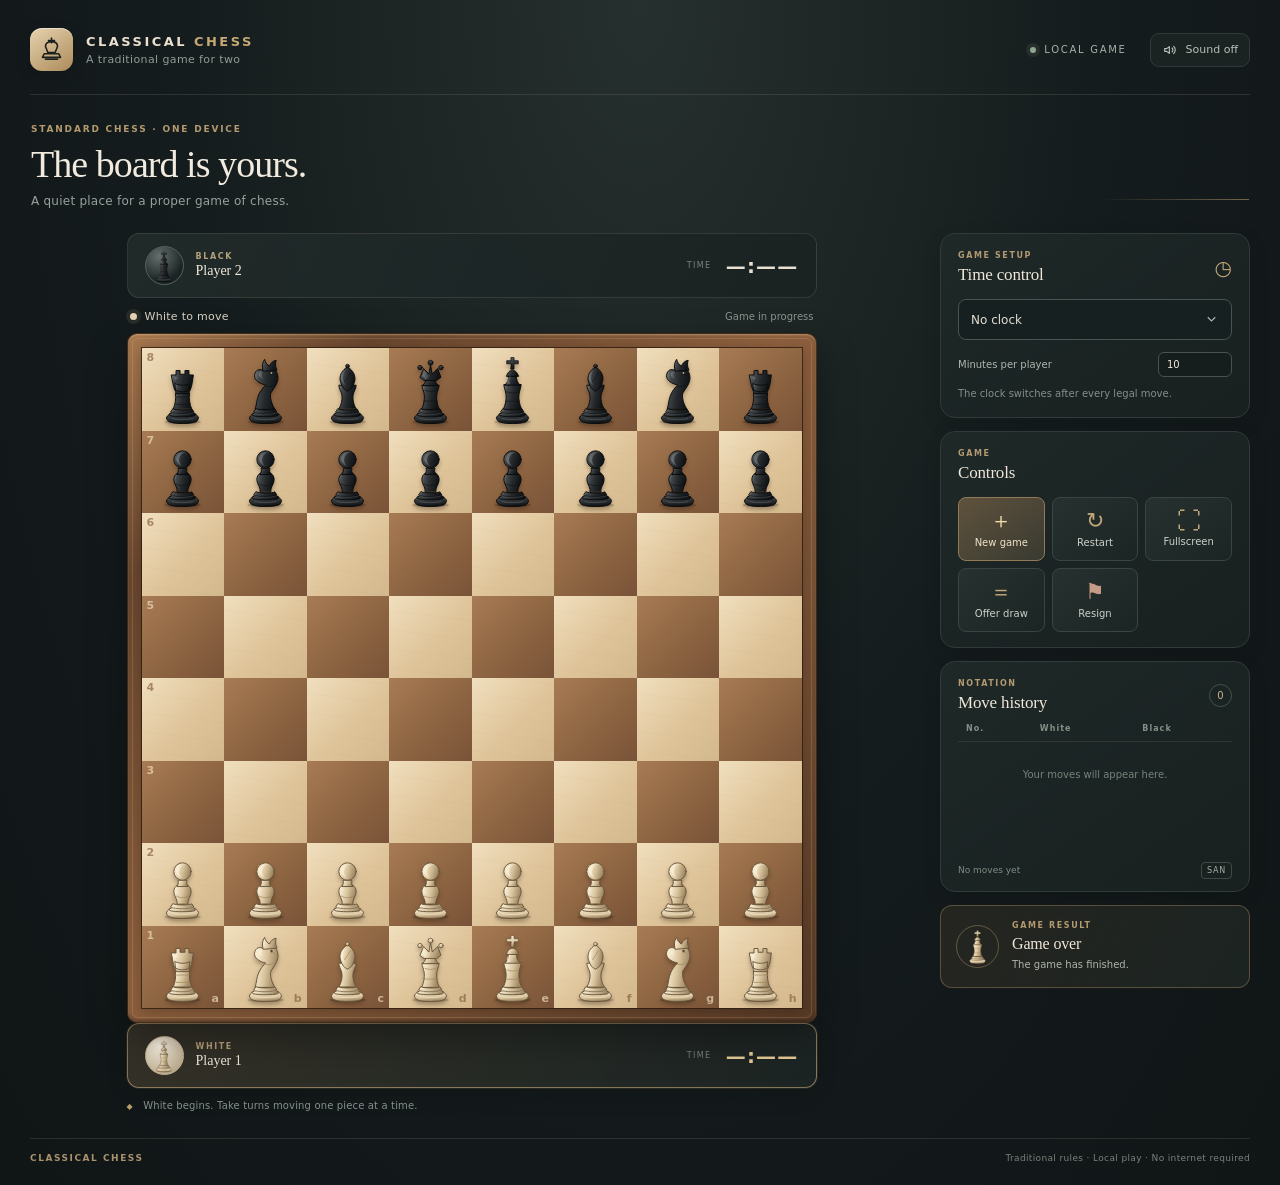
==== commit e7ed3b10: "Add files via upload" ====
--- a/index.html
+++ b/index.html
@@ -1,61 +1,146 @@
 <!doctype html>
 <html lang="en">
 <head>
-<meta charset="utf-8">
-<meta name="viewport" content="width=device-width, initial-scale=1">
-<title>Monkey Button</title>
-<style>
-:root{color-scheme:dark;--ink:#f5f1e9;--muted:#a9a49c;--line:rgba(255,255,255,.12)}
-*{box-sizing:border-box}html,body{height:100%;margin:0}body{font-family:Inter,ui-sans-serif,system-ui,-apple-system,BlinkMacSystemFont,"Segoe UI",sans-serif;color:var(--ink);overflow:hidden;background:#101114}
-.desktop{height:100%;position:relative;isolation:isolate;background:radial-gradient(ellipse at 50% 44%,#34302b 0,#1b1b1c 34%,#111215 74%)}
-.desktop:before,.desktop:after{content:"";position:absolute;inset:0;pointer-events:none;z-index:-1}.desktop:before{opacity:.22;background-image:linear-gradient(rgba(255,255,255,.025) 1px,transparent 1px),linear-gradient(90deg,rgba(255,255,255,.025) 1px,transparent 1px);background-size:46px 46px;mask-image:radial-gradient(ellipse at center,#000 0%,transparent 78%)}
-.topbar{height:42px;position:absolute;top:0;left:0;right:0;display:flex;align-items:center;justify-content:space-between;padding:0 22px;color:#d6d1c9;font-size:12px;letter-spacing:.02em;background:rgba(0,0,0,.18);border-bottom:1px solid rgba(255,255,255,.055);backdrop-filter:blur(18px)}.brand{display:flex;align-items:center;gap:9px;font-weight:650}.brand-dot{width:7px;height:7px;border-radius:50%;background:#e7a85c;box-shadow:0 0 12px #e7a85c}.top-right{color:#96918a}
-.center{position:absolute;inset:42px 0 0;display:flex;flex-direction:column;align-items:center;justify-content:center;padding:24px 18px 62px;text-align:center}.orb-wrap{position:relative;width:194px;height:194px;margin-bottom:29px}.orb-glow{position:absolute;inset:-24px;border-radius:50%;background:rgba(219,153,78,.16);filter:blur(28px);transition:all .25s}.monkey-button{position:relative;width:100%;height:100%;padding:0;border:1px solid rgba(255,255,255,.38);border-radius:50%;overflow:hidden;cursor:pointer;background:#d6b58a;box-shadow:0 18px 60px rgba(0,0,0,.5),inset 0 1px 1px rgba(255,255,255,.5);transition:transform .18s,box-shadow .18s}.monkey-button img{width:100%;height:100%;object-fit:cover;display:block;transition:transform .35s}.monkey-button:hover{transform:scale(1.045);box-shadow:0 20px 72px rgba(0,0,0,.58),0 0 0 8px rgba(255,255,255,.035)}.monkey-button:hover img{transform:scale(1.06)}.monkey-button:active{transform:scale(.97)}.monkey-button:focus-visible{outline:3px solid #e8b778;outline-offset:8px}
-h1{font-size:clamp(23px,3vw,31px);font-weight:560;letter-spacing:-.045em;margin:0 0 9px}.subtitle{font-size:13px;color:#aaa49c;margin:0}.hint{display:flex;align-items:center;gap:8px;margin-top:24px;color:#8c877f;font-size:11px;letter-spacing:.11em;text-transform:uppercase}.hint span{width:4px;height:4px;border-radius:50%;background:#dba15e}
-.bottom{position:absolute;bottom:21px;left:0;right:0;text-align:center;color:#6f6b65;font-size:11px;letter-spacing:.04em}
-.popup{position:absolute;width:min(330px,calc(100vw - 28px));height:390px;max-height:calc(100vh - 90px);border:1px solid rgba(255,255,255,.19);border-radius:17px;background:linear-gradient(145deg,rgba(43,42,41,.97),rgba(25,25,27,.97));box-shadow:0 26px 85px rgba(0,0,0,.65),inset 0 1px rgba(255,255,255,.09);backdrop-filter:blur(22px);overflow:hidden;animation:pop .24s cubic-bezier(.2,.8,.2,1);z-index:5}
-@keyframes pop{from{opacity:0;transform:translateY(13px) scale(.94)}to{opacity:1;transform:translateY(0) scale(1)}}
-.window-head{height:43px;display:flex;align-items:center;justify-content:space-between;padding:0 13px;border-bottom:1px solid var(--line);background:rgba(255,255,255,.025);cursor:grab;user-select:none}.window-head:active{cursor:grabbing}.window-title{font-size:11px;color:#d8d2c9;letter-spacing:.04em;display:flex;align-items:center;gap:8px}.window-title:before{content:"";width:6px;height:6px;border-radius:50%;background:#d99d5a;box-shadow:0 0 9px #d99d5a}.close{border:0;color:#aaa;background:transparent;font-size:21px;line-height:1;cursor:pointer;width:27px;height:27px;border-radius:8px}.close:hover{background:rgba(255,255,255,.1);color:#fff}.popup-content{height:calc(100% - 43px);display:flex;flex-direction:column;align-items:center;padding:18px 20px 16px;text-align:center}.popup-image{width:190px;height:190px;max-width:72%;object-fit:cover;border-radius:50%;border:1px solid rgba(255,255,255,.25);box-shadow:0 12px 32px rgba(0,0,0,.36);margin:1px 0 14px}.popup h2{font-size:19px;font-weight:570;letter-spacing:-.03em;margin:0 0 5px}.popup p{font-size:11px;color:#aaa49c;margin:0 0 15px}.audio-row{width:100%;margin-top:auto;padding:10px 11px 9px;border:1px solid rgba(255,255,255,.1);border-radius:11px;background:rgba(255,255,255,.045);display:flex;align-items:center;gap:10px}.play{width:34px;height:34px;flex:0 0 34px;border:0;border-radius:50%;background:#e2ad70;color:#241b12;display:grid;place-items:center;cursor:pointer;font-size:13px}.play:hover{background:#f1c28b}.audio-meta{text-align:left;min-width:0;flex:1}.audio-name{font-size:11px;color:#e8e1d7;margin-bottom:4px}.audio-status{font-size:10px;color:#928b81}.audio-tag{font-size:9px;color:#827b71;letter-spacing:.1em;text-transform:uppercase;margin-top:11px}
-@media(max-width:520px){.orb-wrap{width:166px;height:166px}.topbar{padding:0 14px}.top-right{font-size:10px}.popup{height:365px}.popup-image{width:165px;height:165px}}
-</style>
+  <meta charset="utf-8">
+  <meta name="viewport" content="width=device-width, initial-scale=1">
+  <meta name="theme-color" content="#111719">
+  <meta name="description" content="A traditional two-player chess game for one device. Works offline.">
+  <title>Classical Chess</title>
+  <link rel="stylesheet" href="styles.css">
 </head>
 <body>
-<main class="desktop" id="desktop">
-  <header class="topbar"><div class="brand"><i class="brand-dot"></i> MONKEY DESKTOP</div><div class="top-right">A tiny button. A lot of monkeys.</div></header>
-  <section class="center">
-    <div class="orb-wrap"><div class="orb-glow"></div><button class="monkey-button" id="launch" aria-label="Open a monkey window"><img src="assets/monkey.png" alt="A smiling cartoon monkey"></button></div>
-    <h1>Press the monkey.</h1><p class="subtitle">Go on. You know you want to.</p>
-    <div class="hint"><span></span> CLICK THE CIRCLE <span></span></div>
-  </section>
-  <footer class="bottom">MONKEY DESKTOP · CLICK TO OPEN ANOTHER WINDOW</footer>
-</main>
-<script>
-const desktop=document.getElementById('desktop');
-const launch=document.getElementById('launch');
-let count=0, topZ=10;
-function openMonkey(){
-  count++;
-  const win=document.createElement('section');win.className='popup';win.style.zIndex=++topZ;
-  const w=Math.min(330,window.innerWidth-28),h=Math.min(390,window.innerHeight-90);
-  const maxX=Math.max(10,window.innerWidth-w-10),maxY=Math.max(52,window.innerHeight-h-12);
-  const x=Math.min(maxX,Math.max(10,window.innerWidth/2-w/2+(count%5-2)*34));
-  const y=Math.min(maxY,Math.max(52,window.innerHeight/2-h/2+(count%5-2)*25));
-  win.style.left=x+'px';win.style.top=y+'px';
-  win.innerHTML=`<div class="window-head"><div class="window-title">MONKEY WINDOW #${count}</div><button class="close" aria-label="Close window">×</button></div><div class="popup-content"><img class="popup-image" src="assets/monkey.png" alt="Smiling monkey"><h2>You've been monkeyed.</h2><p>Here's your little monkey moment.</p><div class="audio-row"><button class="play" aria-label="Play sound">▶</button><div class="audio-meta"><div class="audio-name">Monkey sound</div><div class="audio-status">Tap to play again</div></div></div><div class="audio-tag">Sound included</div><audio preload="auto" src="assets/monkey-sound.m4a"></audio></div>`;
-  desktop.appendChild(win);
-  const audio=win.querySelector('audio'),play=win.querySelector('.play'),status=win.querySelector('.audio-status');
-  const start=()=>{audio.currentTime=0;audio.play().then(()=>{play.textContent='Ⅱ';status.textContent='Playing…'}).catch(()=>{status.textContent='Tap play to hear the sound'})};
-  audio.addEventListener('ended',()=>{play.textContent='▶';status.textContent='Tap to play again'});
-  play.addEventListener('click',()=>{if(audio.paused)start();else{audio.pause();play.textContent='▶';status.textContent='Paused'}});
-  win.querySelector('.close').addEventListener('click',()=>{audio.pause();win.remove()});
-  win.addEventListener('pointerdown',()=>win.style.zIndex=++topZ);
-  const bar=win.querySelector('.window-head');let drag=null;
-  bar.addEventListener('pointerdown',e=>{if(e.target.closest('button'))return;const r=win.getBoundingClientRect();drag={dx:e.clientX-r.left,dy:e.clientY-r.top};bar.setPointerCapture(e.pointerId)});
-  bar.addEventListener('pointermove',e=>{if(!drag)return;const nx=Math.max(0,Math.min(window.innerWidth-win.offsetWidth,e.clientX-drag.dx));const ny=Math.max(42,Math.min(window.innerHeight-win.offsetHeight,e.clientY-drag.dy));win.style.left=nx+'px';win.style.top=ny+'px'});
-  bar.addEventListener('pointerup',()=>drag=null);bar.addEventListener('pointercancel',()=>drag=null);
-  start();
-}
-launch.addEventListener('click',openMonkey);
-</script>
+  <main class="app-shell" id="appShell">
+    <header class="app-header">
+      <div class="brand-lockup">
+        <div class="brand-mark" aria-hidden="true">
+          <svg viewBox="0 0 48 48" role="presentation"><path d="M24 5v8m-5-4h10M14 19c0-5 4-8 10-8s10 3 10 8l-4 10H18zM12 31h24l3 6H9zM14 40h20" fill="none" stroke="currentColor" stroke-width="2.6" stroke-linecap="round" stroke-linejoin="round"/></svg>
+        </div>
+        <div>
+          <div class="brand-name">CLASSICAL <span>CHESS</span></div>
+          <div class="brand-subtitle">A traditional game for two</div>
+        </div>
+      </div>
+      <div class="header-meta">
+        <span class="offline-indicator"><span></span> LOCAL GAME</span>
+        <button class="icon-button sound-toggle" id="soundToggle" type="button" aria-pressed="false" title="Toggle move sounds">
+          <svg viewBox="0 0 24 24" aria-hidden="true"><path d="M4 10v4h3l4 3V7l-4 3H4Z"/><path d="M15 9a4 4 0 0 1 0 6M17.5 6.5a7.5 7.5 0 0 1 0 11"/></svg>
+          <span>Sound off</span>
+        </button>
+      </div>
+    </header>
+
+    <section class="page-heading">
+      <div>
+        <p class="eyebrow">STANDARD CHESS · ONE DEVICE</p>
+        <h1>The board is yours.</h1>
+        <p class="heading-copy">A quiet place for a proper game of chess.</p>
+      </div>
+      <div class="heading-rule" aria-hidden="true"></div>
+    </section>
+
+    <section class="game-layout" aria-label="Chess game">
+      <div class="board-column" id="boardColumn">
+        <section class="player-card black-card" id="blackPlayerCard" aria-label="Black player">
+          <div class="player-ident">
+            <span class="player-disc black-disc" aria-hidden="true"><img src="assets/pieces/black-king.svg" alt=""></span>
+            <div class="player-labels"><span class="player-side">BLACK</span><input id="blackName" class="player-name" maxlength="20" value="Player 2" aria-label="Black player's name"></div>
+          </div>
+          <div class="clock-block"><span class="clock-caption">TIME</span><output class="clock" id="blackClock">—:——</output></div>
+        </section>
+
+        <div class="board-status-row">
+          <div class="turn-status" id="turnStatus"><span class="turn-dot"></span><span id="turnText">White to move</span></div>
+          <div class="game-status" id="gameStatus">Game in progress</div>
+        </div>
+
+        <button class="board-fullscreen-exit" id="boardFullscreenExit" type="button" aria-label="Exit board fullscreen">× <span>Exit fullscreen</span></button>
+        <div class="board-stage" id="boardStage">
+          <div class="board-frame">
+            <div class="board-grid" id="boardGrid" role="grid" aria-label="Chessboard">
+              <!-- Squares are rendered by app.js -->
+            </div>
+          </div>
+        </div>
+
+        <section class="player-card white-card active" id="whitePlayerCard" aria-label="White player">
+          <div class="player-ident">
+            <span class="player-disc white-disc" aria-hidden="true"><img src="assets/pieces/white-king.svg" alt=""></span>
+            <div class="player-labels"><span class="player-side">WHITE</span><input id="whiteName" class="player-name" maxlength="20" value="Player 1" aria-label="White player's name"></div>
+          </div>
+          <div class="clock-block"><span class="clock-caption">TIME</span><output class="clock" id="whiteClock">—:——</output></div>
+        </section>
+
+        <p class="board-footnote"><span class="footnote-mark">◆</span> White begins. Take turns moving one piece at a time.</p>
+      </div>
+
+      <aside class="side-panel" aria-label="Game controls and move history">
+        <section class="panel-card time-panel">
+          <div class="panel-heading"><div><p class="eyebrow">GAME SETUP</p><h2>Time control</h2></div><span class="panel-icon" aria-hidden="true">◷</span></div>
+          <label class="select-wrap" for="timeControl"><span class="visually-hidden">Time control</span>
+            <select id="timeControl">
+              <option value="0">No clock</option>
+              <option value="5">5 minutes</option>
+              <option value="10">10 minutes</option>
+              <option value="15">15 minutes</option>
+              <option value="30">30 minutes</option>
+              <option value="custom">Custom time</option>
+            </select>
+            <svg viewBox="0 0 20 20" aria-hidden="true"><path d="m5 7 5 5 5-5"/></svg>
+          </label>
+          <div class="custom-time" id="customTimeWrap" hidden>
+            <label for="customMinutes">Minutes per player</label>
+            <input id="customMinutes" type="number" min="1" max="180" value="10" inputmode="numeric">
+          </div>
+          <p class="panel-hint">The clock switches after every legal move.</p>
+        </section>
+
+        <section class="panel-card actions-panel">
+          <div class="panel-heading"><div><p class="eyebrow">GAME</p><h2>Controls</h2></div></div>
+          <div class="action-grid">
+            <button class="action-button primary-action" id="newGame" type="button"><span class="action-symbol">＋</span><span>New game</span></button>
+            <button class="action-button" id="restartGame" type="button"><span class="action-symbol">↻</span><span>Restart</span></button>
+            <button class="action-button" id="fullscreenButton" type="button"><span class="action-symbol fullscreen-symbol">⛶</span><span>Fullscreen</span></button>
+            <button class="action-button" id="offerDraw" type="button"><span class="action-symbol">＝</span><span>Offer draw</span></button>
+            <button class="action-button resign-action" id="resignGame" type="button"><span class="action-symbol">⚑</span><span>Resign</span></button>
+          </div>
+          <div class="draw-response" id="drawResponse" hidden>
+            <p id="drawMessage">White offers a draw.</p>
+            <div><button type="button" class="mini-button accept-draw" id="acceptDraw">Accept</button><button type="button" class="mini-button" id="declineDraw">Decline</button></div>
+          </div>
+        </section>
+
+        <section class="panel-card history-panel">
+          <div class="panel-heading history-heading"><div><p class="eyebrow">NOTATION</p><h2>Move history</h2></div><span class="move-count" id="moveCount">0</span></div>
+          <div class="move-table-wrap" id="moveTableWrap">
+            <table class="move-table" aria-label="Moves in standard algebraic notation">
+              <thead><tr><th>No.</th><th>White</th><th>Black</th></tr></thead>
+              <tbody id="moveHistory"><tr class="empty-history"><td colspan="3">Your moves will appear here.</td></tr></tbody>
+            </table>
+          </div>
+          <div class="history-footer"><span id="historySummary">No moves yet</span><span class="notation-tag">SAN</span></div>
+        </section>
+
+        <section class="result-panel" id="resultPanel" hidden aria-live="polite">
+          <div class="result-emblem" aria-hidden="true"><img src="assets/pieces/white-king.svg" alt="" /></div>
+          <div><p class="eyebrow">GAME RESULT</p><h2 id="resultTitle">Game over</h2><p id="resultDescription">The game has finished.</p></div>
+        </section>
+      </aside>
+    </section>
+
+    <footer class="app-footer"><span>CLASSICAL CHESS</span><span>Traditional rules · Local play · No internet required</span></footer>
+  </main>
+
+  <dialog class="promotion-dialog" id="promotionDialog" aria-labelledby="promotionTitle">
+    <form method="dialog" class="promotion-content">
+      <p class="eyebrow">PAWN PROMOTION</p>
+      <h2 id="promotionTitle">Choose a piece</h2>
+      <p>Your pawn has reached the other side of the board.</p>
+      <div class="promotion-options" id="promotionOptions"></div>
+      <button class="cancel-promotion" value="cancel">Cancel</button>
+    </form>
+  </dialog>
+
+  <script src="engine.js"></script>
+  <script src="app.js"></script>
 </body>
 </html>
--- a/styles.css
+++ b/styles.css
@@ -0,0 +1,190 @@
+:root{
+  color-scheme:dark;
+  --ink:#e9e5dc;--muted:#9ba29d;--quiet:#6e7772;--line:rgba(216,203,178,.13);
+  --panel:#1a2223;--panel-2:#202929;--panel-edge:#303b39;--accent:#c9aa75;--accent-soft:#e8d3a9;
+  --board-light:#e6cfaa;--board-dark:#956b48;--board-dark-2:#795337;
+  --radius:15px;--board-max: min(100%, 690px);
+  font-family: Inter, ui-sans-serif, system-ui, -apple-system, BlinkMacSystemFont, "Segoe UI", sans-serif;
+}
+*{box-sizing:border-box}
+body{margin:0;min-height:100vh;background:radial-gradient(ellipse at 50% 0%,#26302e 0%,#151c1d 50%,#101516 100%);color:var(--ink)}
+button,input,select{font:inherit}
+button{color:inherit}
+.app-shell{width:min(1440px,100%);margin:0 auto;padding:26px 30px 22px}
+.app-header{display:flex;align-items:center;justify-content:space-between;padding:2px 0 23px;border-bottom:1px solid var(--line)}
+.brand-lockup{display:flex;gap:13px;align-items:center}
+.brand-mark{width:43px;height:43px;border-radius:12px;display:grid;place-items:center;color:#1a201e;background:linear-gradient(145deg,#e6d3af,#ad8b5b);box-shadow:inset 0 1px 0 rgba(255,255,255,.45),0 5px 16px rgba(0,0,0,.16)}
+.brand-mark svg{width:29px;height:29px}
+.brand-name{font-size:13px;letter-spacing:.19em;font-weight:750;color:#e9e0cf}
+.brand-name span{color:#c6a875}
+.brand-subtitle{font-size:11px;color:#929b95;margin-top:4px;letter-spacing:.035em}
+.header-meta{display:flex;align-items:center;gap:23px}
+.offline-indicator{font-size:10px;letter-spacing:.17em;color:#a7b1a9;display:flex;align-items:center;gap:8px}
+.offline-indicator span{width:6px;height:6px;border-radius:50%;background:#8fa78e;box-shadow:0 0 0 4px rgba(143,167,142,.12)}
+.icon-button{border:1px solid var(--panel-edge);background:rgba(29,38,37,.75);border-radius:9px;padding:8px 11px;display:flex;align-items:center;gap:8px;color:#b9c0b8;font-size:11px;cursor:pointer;transition:.18s}
+.icon-button svg{width:16px;height:16px;fill:none;stroke:currentColor;stroke-width:1.7;stroke-linecap:round;stroke-linejoin:round}
+.icon-button:hover,.icon-button[aria-pressed="true"]{border-color:#9d835c;color:#e8d3a9;background:rgba(67,55,38,.34)}
+.page-heading{display:flex;align-items:flex-end;justify-content:space-between;padding:29px 1px 25px}
+.eyebrow{font-size:9px;font-weight:750;letter-spacing:.2em;color:#b39a70;margin:0 0 8px}
+h1,h2,p{margin-top:0}
+h1{font-family:Georgia,"Times New Roman",serif;font-size:clamp(27px,3vw,38px);font-weight:400;letter-spacing:-.025em;margin:0;color:#f1ebdf}
+.heading-copy{font-size:12px;color:#98a19b;margin:8px 0 0;letter-spacing:.02em}
+.heading-rule{width:150px;height:1px;background:linear-gradient(90deg,transparent,rgba(201,170,117,.52));margin-bottom:8px}
+.game-layout{display:grid;grid-template-columns:minmax(0,1fr) 310px;gap:27px;align-items:start}
+.board-column{min-width:0;display:flex;flex-direction:column;align-items:center}
+.player-card{width:var(--board-max);max-width:690px;min-height:65px;border:1px solid var(--line);border-radius:12px;background:linear-gradient(115deg,rgba(34,44,43,.91),rgba(26,34,34,.91));padding:10px 17px;display:flex;justify-content:space-between;align-items:center;transition:border-color .2s,background .2s,box-shadow .2s}
+.player-card.active{border-color:rgba(204,174,126,.59);box-shadow:0 0 0 1px rgba(204,174,126,.1),0 7px 22px rgba(0,0,0,.13);background:linear-gradient(110deg,rgba(57,53,42,.88),rgba(28,37,36,.95))}
+.player-ident{display:flex;align-items:center;gap:12px;min-width:0}
+.player-disc{width:39px;height:39px;flex:0 0 39px;border-radius:50%;display:grid;place-items:center;overflow:hidden;border:1px solid rgba(202,185,153,.32)}
+.player-disc img{width:31px;height:36px;object-fit:contain}
+.black-disc{background:radial-gradient(circle at 35% 25%,#65706d,#1b2424 68%);border-color:#53615c}
+.white-disc{background:radial-gradient(circle at 35% 25%,#fff8e8,#b6a587 84%);border-color:#c9b997}
+.player-labels{display:flex;flex-direction:column;gap:2px;min-width:0}
+.player-side{font-size:8px;font-weight:800;letter-spacing:.2em;color:#b6a17b}
+.player-name{padding:0;border:0;background:transparent;color:#f1eadc;font:500 14px Georgia,"Times New Roman",serif;outline:none;width:min(190px,35vw);text-overflow:ellipsis}
+.player-name:focus{border-bottom:1px solid #c7a675}
+.clock-block{display:flex;align-items:center;gap:12px}
+.clock-caption{font-size:8px;letter-spacing:.17em;color:#79847e}
+.clock{font-variant-numeric:tabular-nums;font-size:20px;font-weight:550;letter-spacing:.06em;color:#e8e0d0;min-width:75px;text-align:right}
+.active .clock{color:#e8cc98}
+.clock.low-time{color:#e78b70!important}
+.board-status-row{width:var(--board-max);max-width:690px;display:flex;justify-content:space-between;align-items:center;padding:12px 3px 10px}
+.turn-status{display:flex;align-items:center;gap:8px;font-size:11px;color:#d8d2c5;letter-spacing:.025em}
+.turn-dot{width:7px;height:7px;border-radius:50%;background:#d9c9a8;box-shadow:0 0 0 4px rgba(217,201,168,.10)}
+.game-status{font-size:10px;color:#89958e}
+.board-stage{width:var(--board-max);max-width:690px;position:relative}
+.board-frame{padding:13px;border:1px solid rgba(55,37,22,.86);border-radius:10px;background:linear-gradient(135deg,#a87950 0%,#68462e 18%,#8d603e 48%,#563a26 100%);box-shadow:0 16px 38px rgba(0,0,0,.34),inset 0 1px 2px rgba(255,229,184,.38),inset 0 -2px 3px rgba(0,0,0,.35);position:relative}
+.board-frame:before{content:"";position:absolute;inset:4px;border:1px solid rgba(236,194,137,.18);border-radius:6px;pointer-events:none}
+.board-grid{display:grid;grid-template-columns:repeat(8,minmax(0,1fr));aspect-ratio:1;width:100%;overflow:hidden;border:1px solid rgba(42,26,13,.8);box-shadow:0 3px 12px rgba(23,13,6,.26);touch-action:manipulation;user-select:none}
+.square{position:relative;aspect-ratio:1;min-width:0;min-height:0;border:0;padding:0;display:grid;place-items:center;cursor:pointer;overflow:hidden}
+.square.light{background:linear-gradient(135deg,#f0dfbe 0%,#dfc49a 55%,#d3b88d 100%)}
+.square.dark{background:linear-gradient(135deg,#a77b54 0%,#8e6542 54%,#795338 100%)}
+.square.light:after,.square.dark:after{content:"";position:absolute;inset:0;pointer-events:none;opacity:.14;background:repeating-linear-gradient(7deg,transparent 0 9px,rgba(104,68,36,.18) 10px,transparent 11px 19px)}
+.square:hover{filter:brightness(1.06)}
+.square.selected{box-shadow:inset 0 0 0 4px rgba(235,198,117,.95);z-index:1}
+.square.last-move:before{content:"";position:absolute;inset:0;background:rgba(224,195,107,.23);z-index:1;pointer-events:none}
+.square.capture-square{box-shadow:inset 0 0 0 4px rgba(205,150,92,.86);animation:capturePulse .3s ease-out}
+@keyframes capturePulse{0%{box-shadow:inset 0 0 0 7px rgba(245,218,165,.95)}100%{box-shadow:inset 0 0 0 4px rgba(205,150,92,.86)}}
+.square.in-check{box-shadow:inset 0 0 0 5px rgba(194,74,59,.88);background-color:#a84f42}
+.square.legal-target:before{content:"";position:absolute;width:24%;height:24%;border-radius:50%;background:rgba(28,34,29,.34);z-index:2;pointer-events:none}
+.square.legal-capture:before{content:"";position:absolute;inset:5%;border:4px solid rgba(42,31,21,.42);border-radius:50%;z-index:2;pointer-events:none}
+.square .piece{position:absolute;width:87%;height:94%;object-fit:contain;z-index:3;filter:drop-shadow(0 3px 2px rgba(39,24,11,.32));cursor:grab;transition:transform .19s cubic-bezier(.2,.75,.2,1),filter .15s;pointer-events:auto;-webkit-user-drag:element}
+.square .piece:active{cursor:grabbing}
+.square.last-move .piece{filter:drop-shadow(0 3px 2px rgba(39,24,11,.32)) drop-shadow(0 0 3px rgba(255,233,174,.8))}
+.square.in-check .piece{filter:drop-shadow(0 3px 2px rgba(39,24,11,.35)) drop-shadow(0 0 5px rgba(180,50,40,.9))}
+.square .piece.animating{transition:transform .2s cubic-bezier(.18,.72,.24,1)}
+.coordinate{position:absolute;z-index:4;font-size:clamp(8px,1vw,11px);line-height:1;font-weight:700;opacity:.68;pointer-events:none}
+.coordinate.rank{top:4px;left:5px}
+.coordinate.file{right:5px;bottom:4px}
+.square.light .coordinate{color:#865f3f}.square.dark .coordinate{color:#f1dfbd}
+.board-footnote{width:var(--board-max);max-width:690px;margin:12px 0 0;font-size:10px;color:#849089;letter-spacing:.015em}
+.footnote-mark{font-size:8px;color:#b99b6b;margin-right:7px}
+.side-panel{display:flex;flex-direction:column;gap:13px;min-width:0}
+.panel-card{background:linear-gradient(145deg,rgba(31,41,40,.97),rgba(24,32,32,.97));border:1px solid var(--panel-edge);border-radius:var(--radius);padding:17px 17px 15px;box-shadow:0 7px 20px rgba(0,0,0,.12)}
+.panel-heading{display:flex;align-items:center;justify-content:space-between;margin-bottom:14px}
+.panel-heading h2,.result-panel h2{font-family:Georgia,"Times New Roman",serif;font-weight:400;font-size:17px;letter-spacing:-.01em;margin:0;color:#eee7da}
+.panel-heading .eyebrow,.result-panel .eyebrow{font-size:8px;margin-bottom:5px}
+.panel-icon{color:#c2a475;font-size:20px}
+.select-wrap{height:41px;border:1px solid #485450;border-radius:8px;display:flex;align-items:center;position:relative;background:#172020;transition:border-color .18s}
+.select-wrap:focus-within{border-color:#b39669}
+.select-wrap select{width:100%;height:100%;appearance:none;border:0;outline:0;background:transparent;padding:0 38px 0 12px;color:#e4dfd4;font-size:12px;cursor:pointer}
+.select-wrap option{background:#202a29;color:#eee}
+.select-wrap svg{position:absolute;right:12px;width:15px;height:15px;fill:none;stroke:#aeb6ae;stroke-width:1.5;pointer-events:none}
+.panel-hint{font-size:10px;color:#858f88;margin:10px 0 0;line-height:1.45}
+.custom-time{margin-top:12px;display:flex;align-items:center;justify-content:space-between;gap:10px;font-size:10px;color:#aeb7af}
+.custom-time input{width:74px;background:#151d1d;border:1px solid #47534e;border-radius:6px;color:#f0e9d8;padding:6px 8px;outline:none}
+.custom-time input:focus{border-color:#b39669}
+.action-grid{display:grid;grid-template-columns:repeat(3,minmax(0,1fr));gap:7px}
+.action-button{min-height:64px;padding:9px 5px 8px;border:1px solid #394542;border-radius:8px;background:linear-gradient(140deg,#263130,#1b2524);display:flex;flex-direction:column;align-items:center;justify-content:center;gap:5px;color:#cdd1c9;font-size:10px;cursor:pointer;transition:transform .15s,border-color .15s,background .15s,color .15s}
+.action-button:hover{transform:translateY(-1px);border-color:#9a8058;color:#f0d7a7;background:linear-gradient(140deg,#3a392f,#222c2a)}
+.action-button:active{transform:translateY(0)}
+.action-symbol{font-family:Georgia,serif;font-size:22px;line-height:1;color:#c5a879}
+.primary-action{border-color:#927a56;background:linear-gradient(145deg,#5f523d,#393a31);color:#f0e2c8}
+.primary-action .action-symbol{color:#f0d8a7}
+.primary-action:hover{background:linear-gradient(145deg,#766346,#4c4939)}
+.resign-action .action-symbol{color:#c69b86}
+.resign-action:hover{border-color:#a66c5e;color:#f2c2ae}
+.fullscreen-symbol{font-size:24px;line-height:19px}
+.draw-response{margin-top:12px;padding:11px;background:rgba(174,146,99,.1);border:1px solid rgba(174,146,99,.25);border-radius:8px}
+.draw-response p{font-size:11px;color:#e5d5b9;margin:0 0 9px}
+.draw-response>div{display:flex;gap:7px}
+.mini-button{border:1px solid #4a5750;background:#202b28;color:#dce1d7;padding:6px 11px;border-radius:6px;font-size:10px;cursor:pointer}
+.mini-button:hover{border-color:#b19466}
+.accept-draw{background:#786343;border-color:#a88b5b;color:#fff2db}
+.history-panel{padding-bottom:12px}
+.history-heading{margin-bottom:11px}
+.move-count{font-size:10px;min-width:23px;height:23px;border:1px solid #45524d;border-radius:50%;display:grid;place-items:center;color:#c9b58d;font-variant-numeric:tabular-nums}
+.move-table-wrap{max-height:272px;min-height:128px;overflow:auto;scrollbar-width:thin;scrollbar-color:#56615a transparent}
+.move-table{border-collapse:collapse;width:100%;font-variant-numeric:tabular-nums}
+.move-table th{font-size:8px;font-weight:650;letter-spacing:.13em;color:#829087;text-align:left;padding:0 8px 8px;border-bottom:1px solid rgba(215,208,184,.1)}
+.move-table td{font-family:Georgia,"Times New Roman",serif;font-size:13px;color:#e3ddcf;padding:8px;border-bottom:1px solid rgba(215,208,184,.08)}
+.move-table td:first-child{width:35px;color:#929b91;font-size:11px}
+.move-table td:last-child{color:#c8c0af}
+.move-table tr.latest-row td{background:rgba(190,157,101,.1);color:#f1dbb0}
+.empty-history td{text-align:center;color:#77837b!important;font:10px Inter,system-ui,sans-serif!important;padding:27px 4px!important;border:0!important}
+.history-footer{display:flex;justify-content:space-between;align-items:center;margin-top:10px;color:#808c83;font-size:9px}
+.notation-tag{border:1px solid #3e4b45;border-radius:4px;padding:3px 5px;color:#a7ad9f;font-size:8px;letter-spacing:.1em}
+.result-panel{display:flex;gap:13px;align-items:center;padding:15px;border:1px solid rgba(190,159,108,.36);border-radius:12px;background:linear-gradient(120deg,rgba(72,61,43,.34),rgba(33,42,39,.7));}
+.result-emblem{width:43px;height:43px;flex:0 0 43px;border-radius:50%;display:grid;place-items:center;border:1px solid rgba(206,174,122,.38);color:#e2c99d;font-size:22px}.result-emblem img{width:35px;height:39px;object-fit:contain}
+.result-panel h2{font-size:16px}
+.result-panel p:last-child{font-size:10px;color:#aeb5ab;margin:5px 0 0;line-height:1.45}
+.app-footer{display:flex;justify-content:space-between;gap:15px;border-top:1px solid var(--line);margin-top:27px;padding-top:14px;color:#77837c;font-size:9px;letter-spacing:.04em}
+.app-footer span:first-child{letter-spacing:.17em;color:#a9926c;font-weight:700}
+.visually-hidden{position:absolute;width:1px;height:1px;padding:0;margin:-1px;overflow:hidden;clip:rect(0,0,0,0);white-space:nowrap;border:0}
+.promotion-dialog{border:1px solid #59645b;border-radius:16px;background:linear-gradient(145deg,#25302e,#17201f);color:#eee8db;padding:0;width:min(390px,calc(100vw - 30px));box-shadow:0 25px 90px rgba(0,0,0,.55)}
+.promotion-dialog::backdrop{background:rgba(4,8,8,.7);backdrop-filter:blur(3px)}
+.promotion-content{padding:24px;text-align:center}
+.promotion-content h2{font:400 24px Georgia,serif;margin:0 0 8px}
+.promotion-content>p:not(.eyebrow){font-size:11px;color:#9da89f;margin:0 0 17px}
+.promotion-options{display:grid;grid-template-columns:repeat(4,1fr);gap:8px}
+.promotion-choice{border:1px solid #46534d;border-radius:9px;background:#202a28;padding:9px 4px 7px;cursor:pointer;display:flex;flex-direction:column;align-items:center;gap:4px;transition:.15s}
+.promotion-choice img{width:49px;height:56px;object-fit:contain}
+.promotion-choice span{font-size:9px;color:#cbd0c6}
+.promotion-choice:hover{border-color:#c4a576;background:#3a392f}
+.cancel-promotion{margin-top:15px;border:0;background:transparent;color:#9ca69d;font-size:10px;cursor:pointer}
+
+@media (min-width:1200px){.board-stage{max-width:730px}.player-card,.board-status-row,.board-footnote{max-width:730px}}
+@media (max-width:980px){.app-shell{padding:20px 20px}.game-layout{grid-template-columns:minmax(0,1fr) 280px;gap:18px}.panel-card{padding:15px}.action-button{min-height:59px}.board-frame{padding:10px}}
+@media (max-width:760px){.app-shell{padding:16px 14px}.game-layout{grid-template-columns:1fr;gap:17px}.board-column{width:100%}.board-stage,.player-card,.board-status-row,.board-footnote{width:min(100%,min(88vw,690px))}.board-frame{padding:9px}.side-panel{display:grid;grid-template-columns:1fr 1fr;align-items:start}.history-panel{grid-column:1/-1}.result-panel{grid-column:1/-1}.move-table-wrap{max-height:210px}.page-heading{padding:23px 1px 20px}.heading-rule{width:65px}.header-meta{gap:10px}.offline-indicator{display:none}}
+@media (max-width:480px){.app-shell{padding:13px 10px}.app-header{padding-bottom:16px}.brand-mark{width:37px;height:37px}.brand-name{font-size:11px}.brand-subtitle{font-size:10px}.icon-button{padding:7px 8px}.icon-button span{font-size:10px}.page-heading{padding:19px 1px 16px}h1{font-size:28px}.heading-copy{font-size:11px}.game-layout{gap:14px}.player-card{min-height:58px;padding:8px 12px}.player-disc{width:34px;height:34px;flex-basis:34px}.player-disc img{width:27px;height:32px}.player-name{font-size:13px}.clock{font-size:17px;min-width:65px}.clock-block{gap:7px}.clock-caption{font-size:7px}.board-status-row{padding:9px 2px 8px}.turn-status{font-size:10px}.game-status{font-size:9px}.board-frame{padding:7px}.square.selected{box-shadow:inset 0 0 0 3px rgba(235,198,117,.95)}.square.in-check{box-shadow:inset 0 0 0 3px rgba(194,74,59,.88)}.side-panel{grid-template-columns:1fr;gap:10px}.history-panel,.result-panel{grid-column:auto}.panel-card{padding:14px}.move-table-wrap{max-height:200px}.app-footer{font-size:8px;flex-direction:column;gap:7px;margin-top:20px}.board-footnote{font-size:9px}}
+.board-fullscreen-exit{display:none}
+.board-column:fullscreen{
+  position:relative;isolation:isolate;display:flex;flex-direction:column;align-items:center;justify-content:center;
+  gap:0;width:100vw;height:100vh;min-height:100vh;max-width:none;margin:0;padding:18px 18px 14px;
+  overflow:auto;background:radial-gradient(ellipse at 50% 42%,#26302e 0%,#151c1d 58%,#101516 100%);color:var(--ink)
+}
+.board-column:fullscreen .board-fullscreen-exit{
+  display:flex;align-items:center;gap:7px;position:fixed;z-index:20;top:16px;right:18px;
+  border:1px solid rgba(216,203,178,.24);border-radius:8px;background:rgba(23,31,30,.9);
+  color:#e8d3a9;padding:8px 12px;font-size:11px;cursor:pointer
+}
+.board-column:fullscreen .player-card,.board-column:fullscreen .board-status-row{width:min(92vw,920px);max-width:920px}
+.board-column:fullscreen .player-card{min-height:56px;flex:0 0 auto}
+.board-column:fullscreen .board-status-row{padding:8px 3px 9px;flex:0 0 auto}
+.board-column:fullscreen .board-stage{width:min(92vw,calc(100vh - 190px),920px);max-width:920px;flex:0 0 auto}
+.board-column:fullscreen .board-frame{padding:clamp(6px,1.1vw,12px)}
+.board-column:fullscreen .board-footnote{display:none}
+@media (max-height:560px){
+  .board-column:fullscreen{justify-content:flex-start;padding:8px}
+  .board-column:fullscreen .player-card{min-height:42px;padding:5px 12px}
+  .board-column:fullscreen .player-disc{width:30px;height:30px;flex-basis:30px}
+  .board-column:fullscreen .player-disc img{width:24px;height:27px}
+  .board-column:fullscreen .clock{font-size:16px}
+  .board-column:fullscreen .board-status-row{padding:5px 3px}
+  .board-column:fullscreen .board-stage{width:min(88vw,calc(100vh - 140px),920px)}
+}
+@media (max-width:760px){
+  .board-column:fullscreen{padding:10px 8px;justify-content:center}
+  .board-column:fullscreen .board-fullscreen-exit{top:8px;right:8px;padding:6px 9px}
+  .board-column:fullscreen .board-stage{width:min(94vw,calc(100vh - 185px),920px)}
+  .board-column:fullscreen .player-card,.board-column:fullscreen .board-status-row{width:min(94vw,760px)}
+}
+@media (max-width:420px){
+  .board-column:fullscreen .player-card{min-height:48px;padding:6px 9px}
+  .board-column:fullscreen .player-disc{width:30px;height:30px;flex-basis:30px}
+  .board-column:fullscreen .player-disc img{width:24px;height:27px}
+  .board-column:fullscreen .player-name{font-size:12px}
+  .board-column:fullscreen .clock{font-size:16px;min-width:62px}
+  .board-column:fullscreen .clock-caption{display:none}
+  .board-column:fullscreen .board-stage{width:min(96vw,calc(100vh - 175px),920px)}
+}
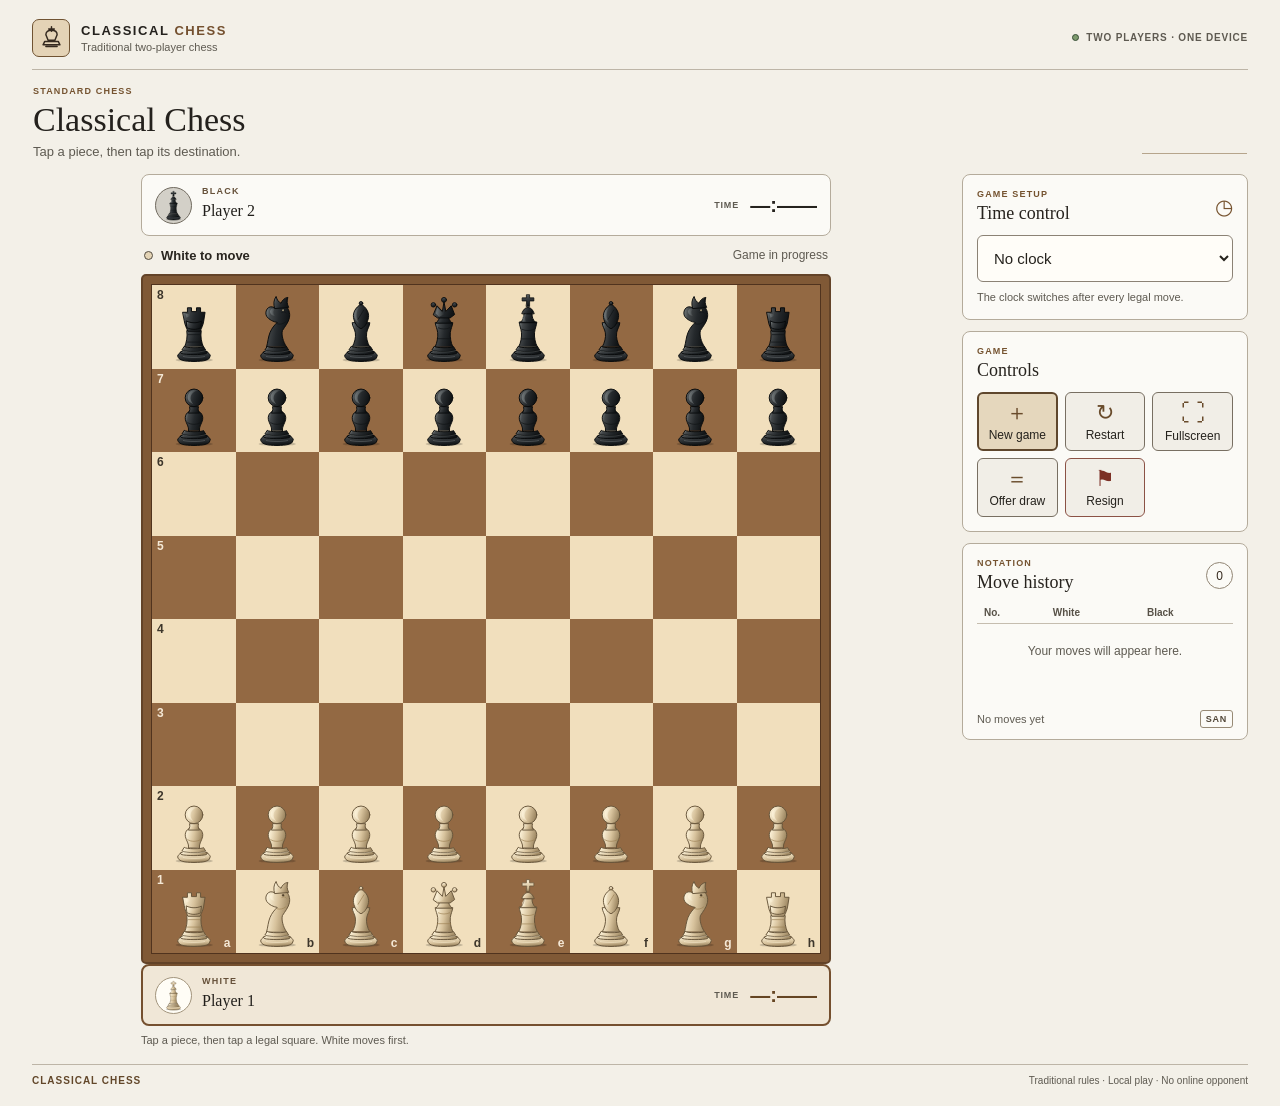
==== commit 290c2afc: "Add files via upload" ====
--- a/index.html
+++ b/index.html
@@ -3,8 +3,8 @@
 <head>
   <meta charset="utf-8">
   <meta name="viewport" content="width=device-width, initial-scale=1">
-  <meta name="theme-color" content="#111719">
-  <meta name="description" content="A traditional two-player chess game for one device. Works offline.">
+  <meta name="theme-color" content="#f3f0e8">
+  <meta name="description" content="A simple, traditional two-player chess game designed for touchscreens and E Ink displays.">
   <title>Classical Chess</title>
   <link rel="stylesheet" href="styles.css">
 </head>
@@ -17,23 +17,17 @@
         </div>
         <div>
           <div class="brand-name">CLASSICAL <span>CHESS</span></div>
-          <div class="brand-subtitle">A traditional game for two</div>
+          <div class="brand-subtitle">Traditional two-player chess</div>
         </div>
       </div>
-      <div class="header-meta">
-        <span class="offline-indicator"><span></span> LOCAL GAME</span>
-        <button class="icon-button sound-toggle" id="soundToggle" type="button" aria-pressed="false" title="Toggle move sounds">
-          <svg viewBox="0 0 24 24" aria-hidden="true"><path d="M4 10v4h3l4 3V7l-4 3H4Z"/><path d="M15 9a4 4 0 0 1 0 6M17.5 6.5a7.5 7.5 0 0 1 0 11"/></svg>
-          <span>Sound off</span>
-        </button>
-      </div>
+      <div class="header-meta"><span class="offline-indicator"><span></span> TWO PLAYERS · ONE DEVICE</span></div>
     </header>
 
     <section class="page-heading">
       <div>
-        <p class="eyebrow">STANDARD CHESS · ONE DEVICE</p>
-        <h1>The board is yours.</h1>
-        <p class="heading-copy">A quiet place for a proper game of chess.</p>
+        <p class="eyebrow">STANDARD CHESS</p>
+        <h1>Classical Chess</h1>
+        <p class="heading-copy">Tap a piece, then tap its destination.</p>
       </div>
       <div class="heading-rule" aria-hidden="true"></div>
     </section>
@@ -70,7 +64,7 @@
           <div class="clock-block"><span class="clock-caption">TIME</span><output class="clock" id="whiteClock">—:——</output></div>
         </section>
 
-        <p class="board-footnote"><span class="footnote-mark">◆</span> White begins. Take turns moving one piece at a time.</p>
+        <p class="board-footnote"><span class="footnote-mark">◆</span> Tap a piece, then tap a legal square. White moves first.</p>
       </div>
 
       <aside class="side-panel" aria-label="Game controls and move history">
@@ -127,18 +121,18 @@
       </aside>
     </section>
 
-    <footer class="app-footer"><span>CLASSICAL CHESS</span><span>Traditional rules · Local play · No internet required</span></footer>
+    <footer class="app-footer"><span>CLASSICAL CHESS</span><span>Traditional rules · Local play · No online opponent</span></footer>
   </main>
 
-  <dialog class="promotion-dialog" id="promotionDialog" aria-labelledby="promotionTitle">
-    <form method="dialog" class="promotion-content">
+  <div class="promotion-dialog" id="promotionDialog" role="dialog" aria-modal="true" aria-labelledby="promotionTitle" hidden>
+    <div class="promotion-content">
       <p class="eyebrow">PAWN PROMOTION</p>
       <h2 id="promotionTitle">Choose a piece</h2>
       <p>Your pawn has reached the other side of the board.</p>
       <div class="promotion-options" id="promotionOptions"></div>
-      <button class="cancel-promotion" value="cancel">Cancel</button>
-    </form>
-  </dialog>
+      <button class="cancel-promotion" id="cancelPromotion" type="button">Cancel</button>
+    </div>
+  </div>
 
   <script src="engine.js"></script>
   <script src="app.js"></script>
--- a/styles.css
+++ b/styles.css
@@ -1,190 +1,350 @@
-:root{
-  color-scheme:dark;
-  --ink:#e9e5dc;--muted:#9ba29d;--quiet:#6e7772;--line:rgba(216,203,178,.13);
-  --panel:#1a2223;--panel-2:#202929;--panel-edge:#303b39;--accent:#c9aa75;--accent-soft:#e8d3a9;
-  --board-light:#e6cfaa;--board-dark:#956b48;--board-dark-2:#795337;
-  --radius:15px;--board-max: min(100%, 690px);
-  font-family: Inter, ui-sans-serif, system-ui, -apple-system, BlinkMacSystemFont, "Segoe UI", sans-serif;
-}
-*{box-sizing:border-box}
-body{margin:0;min-height:100vh;background:radial-gradient(ellipse at 50% 0%,#26302e 0%,#151c1d 50%,#101516 100%);color:var(--ink)}
-button,input,select{font:inherit}
-button{color:inherit}
-.app-shell{width:min(1440px,100%);margin:0 auto;padding:26px 30px 22px}
-.app-header{display:flex;align-items:center;justify-content:space-between;padding:2px 0 23px;border-bottom:1px solid var(--line)}
-.brand-lockup{display:flex;gap:13px;align-items:center}
-.brand-mark{width:43px;height:43px;border-radius:12px;display:grid;place-items:center;color:#1a201e;background:linear-gradient(145deg,#e6d3af,#ad8b5b);box-shadow:inset 0 1px 0 rgba(255,255,255,.45),0 5px 16px rgba(0,0,0,.16)}
-.brand-mark svg{width:29px;height:29px}
-.brand-name{font-size:13px;letter-spacing:.19em;font-weight:750;color:#e9e0cf}
-.brand-name span{color:#c6a875}
-.brand-subtitle{font-size:11px;color:#929b95;margin-top:4px;letter-spacing:.035em}
-.header-meta{display:flex;align-items:center;gap:23px}
-.offline-indicator{font-size:10px;letter-spacing:.17em;color:#a7b1a9;display:flex;align-items:center;gap:8px}
-.offline-indicator span{width:6px;height:6px;border-radius:50%;background:#8fa78e;box-shadow:0 0 0 4px rgba(143,167,142,.12)}
-.icon-button{border:1px solid var(--panel-edge);background:rgba(29,38,37,.75);border-radius:9px;padding:8px 11px;display:flex;align-items:center;gap:8px;color:#b9c0b8;font-size:11px;cursor:pointer;transition:.18s}
-.icon-button svg{width:16px;height:16px;fill:none;stroke:currentColor;stroke-width:1.7;stroke-linecap:round;stroke-linejoin:round}
-.icon-button:hover,.icon-button[aria-pressed="true"]{border-color:#9d835c;color:#e8d3a9;background:rgba(67,55,38,.34)}
-.page-heading{display:flex;align-items:flex-end;justify-content:space-between;padding:29px 1px 25px}
-.eyebrow{font-size:9px;font-weight:750;letter-spacing:.2em;color:#b39a70;margin:0 0 8px}
-h1,h2,p{margin-top:0}
-h1{font-family:Georgia,"Times New Roman",serif;font-size:clamp(27px,3vw,38px);font-weight:400;letter-spacing:-.025em;margin:0;color:#f1ebdf}
-.heading-copy{font-size:12px;color:#98a19b;margin:8px 0 0;letter-spacing:.02em}
-.heading-rule{width:150px;height:1px;background:linear-gradient(90deg,transparent,rgba(201,170,117,.52));margin-bottom:8px}
-.game-layout{display:grid;grid-template-columns:minmax(0,1fr) 310px;gap:27px;align-items:start}
-.board-column{min-width:0;display:flex;flex-direction:column;align-items:center}
-.player-card{width:var(--board-max);max-width:690px;min-height:65px;border:1px solid var(--line);border-radius:12px;background:linear-gradient(115deg,rgba(34,44,43,.91),rgba(26,34,34,.91));padding:10px 17px;display:flex;justify-content:space-between;align-items:center;transition:border-color .2s,background .2s,box-shadow .2s}
-.player-card.active{border-color:rgba(204,174,126,.59);box-shadow:0 0 0 1px rgba(204,174,126,.1),0 7px 22px rgba(0,0,0,.13);background:linear-gradient(110deg,rgba(57,53,42,.88),rgba(28,37,36,.95))}
-.player-ident{display:flex;align-items:center;gap:12px;min-width:0}
-.player-disc{width:39px;height:39px;flex:0 0 39px;border-radius:50%;display:grid;place-items:center;overflow:hidden;border:1px solid rgba(202,185,153,.32)}
-.player-disc img{width:31px;height:36px;object-fit:contain}
-.black-disc{background:radial-gradient(circle at 35% 25%,#65706d,#1b2424 68%);border-color:#53615c}
-.white-disc{background:radial-gradient(circle at 35% 25%,#fff8e8,#b6a587 84%);border-color:#c9b997}
-.player-labels{display:flex;flex-direction:column;gap:2px;min-width:0}
-.player-side{font-size:8px;font-weight:800;letter-spacing:.2em;color:#b6a17b}
-.player-name{padding:0;border:0;background:transparent;color:#f1eadc;font:500 14px Georgia,"Times New Roman",serif;outline:none;width:min(190px,35vw);text-overflow:ellipsis}
-.player-name:focus{border-bottom:1px solid #c7a675}
-.clock-block{display:flex;align-items:center;gap:12px}
-.clock-caption{font-size:8px;letter-spacing:.17em;color:#79847e}
-.clock{font-variant-numeric:tabular-nums;font-size:20px;font-weight:550;letter-spacing:.06em;color:#e8e0d0;min-width:75px;text-align:right}
-.active .clock{color:#e8cc98}
-.clock.low-time{color:#e78b70!important}
-.board-status-row{width:var(--board-max);max-width:690px;display:flex;justify-content:space-between;align-items:center;padding:12px 3px 10px}
-.turn-status{display:flex;align-items:center;gap:8px;font-size:11px;color:#d8d2c5;letter-spacing:.025em}
-.turn-dot{width:7px;height:7px;border-radius:50%;background:#d9c9a8;box-shadow:0 0 0 4px rgba(217,201,168,.10)}
-.game-status{font-size:10px;color:#89958e}
-.board-stage{width:var(--board-max);max-width:690px;position:relative}
-.board-frame{padding:13px;border:1px solid rgba(55,37,22,.86);border-radius:10px;background:linear-gradient(135deg,#a87950 0%,#68462e 18%,#8d603e 48%,#563a26 100%);box-shadow:0 16px 38px rgba(0,0,0,.34),inset 0 1px 2px rgba(255,229,184,.38),inset 0 -2px 3px rgba(0,0,0,.35);position:relative}
-.board-frame:before{content:"";position:absolute;inset:4px;border:1px solid rgba(236,194,137,.18);border-radius:6px;pointer-events:none}
-.board-grid{display:grid;grid-template-columns:repeat(8,minmax(0,1fr));aspect-ratio:1;width:100%;overflow:hidden;border:1px solid rgba(42,26,13,.8);box-shadow:0 3px 12px rgba(23,13,6,.26);touch-action:manipulation;user-select:none}
-.square{position:relative;aspect-ratio:1;min-width:0;min-height:0;border:0;padding:0;display:grid;place-items:center;cursor:pointer;overflow:hidden}
-.square.light{background:linear-gradient(135deg,#f0dfbe 0%,#dfc49a 55%,#d3b88d 100%)}
-.square.dark{background:linear-gradient(135deg,#a77b54 0%,#8e6542 54%,#795338 100%)}
-.square.light:after,.square.dark:after{content:"";position:absolute;inset:0;pointer-events:none;opacity:.14;background:repeating-linear-gradient(7deg,transparent 0 9px,rgba(104,68,36,.18) 10px,transparent 11px 19px)}
-.square:hover{filter:brightness(1.06)}
-.square.selected{box-shadow:inset 0 0 0 4px rgba(235,198,117,.95);z-index:1}
-.square.last-move:before{content:"";position:absolute;inset:0;background:rgba(224,195,107,.23);z-index:1;pointer-events:none}
-.square.capture-square{box-shadow:inset 0 0 0 4px rgba(205,150,92,.86);animation:capturePulse .3s ease-out}
-@keyframes capturePulse{0%{box-shadow:inset 0 0 0 7px rgba(245,218,165,.95)}100%{box-shadow:inset 0 0 0 4px rgba(205,150,92,.86)}}
-.square.in-check{box-shadow:inset 0 0 0 5px rgba(194,74,59,.88);background-color:#a84f42}
-.square.legal-target:before{content:"";position:absolute;width:24%;height:24%;border-radius:50%;background:rgba(28,34,29,.34);z-index:2;pointer-events:none}
-.square.legal-capture:before{content:"";position:absolute;inset:5%;border:4px solid rgba(42,31,21,.42);border-radius:50%;z-index:2;pointer-events:none}
-.square .piece{position:absolute;width:87%;height:94%;object-fit:contain;z-index:3;filter:drop-shadow(0 3px 2px rgba(39,24,11,.32));cursor:grab;transition:transform .19s cubic-bezier(.2,.75,.2,1),filter .15s;pointer-events:auto;-webkit-user-drag:element}
-.square .piece:active{cursor:grabbing}
-.square.last-move .piece{filter:drop-shadow(0 3px 2px rgba(39,24,11,.32)) drop-shadow(0 0 3px rgba(255,233,174,.8))}
-.square.in-check .piece{filter:drop-shadow(0 3px 2px rgba(39,24,11,.35)) drop-shadow(0 0 5px rgba(180,50,40,.9))}
-.square .piece.animating{transition:transform .2s cubic-bezier(.18,.72,.24,1)}
-.coordinate{position:absolute;z-index:4;font-size:clamp(8px,1vw,11px);line-height:1;font-weight:700;opacity:.68;pointer-events:none}
-.coordinate.rank{top:4px;left:5px}
-.coordinate.file{right:5px;bottom:4px}
-.square.light .coordinate{color:#865f3f}.square.dark .coordinate{color:#f1dfbd}
-.board-footnote{width:var(--board-max);max-width:690px;margin:12px 0 0;font-size:10px;color:#849089;letter-spacing:.015em}
-.footnote-mark{font-size:8px;color:#b99b6b;margin-right:7px}
-.side-panel{display:flex;flex-direction:column;gap:13px;min-width:0}
-.panel-card{background:linear-gradient(145deg,rgba(31,41,40,.97),rgba(24,32,32,.97));border:1px solid var(--panel-edge);border-radius:var(--radius);padding:17px 17px 15px;box-shadow:0 7px 20px rgba(0,0,0,.12)}
-.panel-heading{display:flex;align-items:center;justify-content:space-between;margin-bottom:14px}
-.panel-heading h2,.result-panel h2{font-family:Georgia,"Times New Roman",serif;font-weight:400;font-size:17px;letter-spacing:-.01em;margin:0;color:#eee7da}
-.panel-heading .eyebrow,.result-panel .eyebrow{font-size:8px;margin-bottom:5px}
-.panel-icon{color:#c2a475;font-size:20px}
-.select-wrap{height:41px;border:1px solid #485450;border-radius:8px;display:flex;align-items:center;position:relative;background:#172020;transition:border-color .18s}
-.select-wrap:focus-within{border-color:#b39669}
-.select-wrap select{width:100%;height:100%;appearance:none;border:0;outline:0;background:transparent;padding:0 38px 0 12px;color:#e4dfd4;font-size:12px;cursor:pointer}
-.select-wrap option{background:#202a29;color:#eee}
-.select-wrap svg{position:absolute;right:12px;width:15px;height:15px;fill:none;stroke:#aeb6ae;stroke-width:1.5;pointer-events:none}
-.panel-hint{font-size:10px;color:#858f88;margin:10px 0 0;line-height:1.45}
-.custom-time{margin-top:12px;display:flex;align-items:center;justify-content:space-between;gap:10px;font-size:10px;color:#aeb7af}
-.custom-time input{width:74px;background:#151d1d;border:1px solid #47534e;border-radius:6px;color:#f0e9d8;padding:6px 8px;outline:none}
-.custom-time input:focus{border-color:#b39669}
-.action-grid{display:grid;grid-template-columns:repeat(3,minmax(0,1fr));gap:7px}
-.action-button{min-height:64px;padding:9px 5px 8px;border:1px solid #394542;border-radius:8px;background:linear-gradient(140deg,#263130,#1b2524);display:flex;flex-direction:column;align-items:center;justify-content:center;gap:5px;color:#cdd1c9;font-size:10px;cursor:pointer;transition:transform .15s,border-color .15s,background .15s,color .15s}
-.action-button:hover{transform:translateY(-1px);border-color:#9a8058;color:#f0d7a7;background:linear-gradient(140deg,#3a392f,#222c2a)}
-.action-button:active{transform:translateY(0)}
-.action-symbol{font-family:Georgia,serif;font-size:22px;line-height:1;color:#c5a879}
-.primary-action{border-color:#927a56;background:linear-gradient(145deg,#5f523d,#393a31);color:#f0e2c8}
-.primary-action .action-symbol{color:#f0d8a7}
-.primary-action:hover{background:linear-gradient(145deg,#766346,#4c4939)}
-.resign-action .action-symbol{color:#c69b86}
-.resign-action:hover{border-color:#a66c5e;color:#f2c2ae}
-.fullscreen-symbol{font-size:24px;line-height:19px}
-.draw-response{margin-top:12px;padding:11px;background:rgba(174,146,99,.1);border:1px solid rgba(174,146,99,.25);border-radius:8px}
-.draw-response p{font-size:11px;color:#e5d5b9;margin:0 0 9px}
-.draw-response>div{display:flex;gap:7px}
-.mini-button{border:1px solid #4a5750;background:#202b28;color:#dce1d7;padding:6px 11px;border-radius:6px;font-size:10px;cursor:pointer}
-.mini-button:hover{border-color:#b19466}
-.accept-draw{background:#786343;border-color:#a88b5b;color:#fff2db}
-.history-panel{padding-bottom:12px}
-.history-heading{margin-bottom:11px}
-.move-count{font-size:10px;min-width:23px;height:23px;border:1px solid #45524d;border-radius:50%;display:grid;place-items:center;color:#c9b58d;font-variant-numeric:tabular-nums}
-.move-table-wrap{max-height:272px;min-height:128px;overflow:auto;scrollbar-width:thin;scrollbar-color:#56615a transparent}
-.move-table{border-collapse:collapse;width:100%;font-variant-numeric:tabular-nums}
-.move-table th{font-size:8px;font-weight:650;letter-spacing:.13em;color:#829087;text-align:left;padding:0 8px 8px;border-bottom:1px solid rgba(215,208,184,.1)}
-.move-table td{font-family:Georgia,"Times New Roman",serif;font-size:13px;color:#e3ddcf;padding:8px;border-bottom:1px solid rgba(215,208,184,.08)}
-.move-table td:first-child{width:35px;color:#929b91;font-size:11px}
-.move-table td:last-child{color:#c8c0af}
-.move-table tr.latest-row td{background:rgba(190,157,101,.1);color:#f1dbb0}
-.empty-history td{text-align:center;color:#77837b!important;font:10px Inter,system-ui,sans-serif!important;padding:27px 4px!important;border:0!important}
-.history-footer{display:flex;justify-content:space-between;align-items:center;margin-top:10px;color:#808c83;font-size:9px}
-.notation-tag{border:1px solid #3e4b45;border-radius:4px;padding:3px 5px;color:#a7ad9f;font-size:8px;letter-spacing:.1em}
-.result-panel{display:flex;gap:13px;align-items:center;padding:15px;border:1px solid rgba(190,159,108,.36);border-radius:12px;background:linear-gradient(120deg,rgba(72,61,43,.34),rgba(33,42,39,.7));}
-.result-emblem{width:43px;height:43px;flex:0 0 43px;border-radius:50%;display:grid;place-items:center;border:1px solid rgba(206,174,122,.38);color:#e2c99d;font-size:22px}.result-emblem img{width:35px;height:39px;object-fit:contain}
-.result-panel h2{font-size:16px}
-.result-panel p:last-child{font-size:10px;color:#aeb5ab;margin:5px 0 0;line-height:1.45}
-.app-footer{display:flex;justify-content:space-between;gap:15px;border-top:1px solid var(--line);margin-top:27px;padding-top:14px;color:#77837c;font-size:9px;letter-spacing:.04em}
-.app-footer span:first-child{letter-spacing:.17em;color:#a9926c;font-weight:700}
-.visually-hidden{position:absolute;width:1px;height:1px;padding:0;margin:-1px;overflow:hidden;clip:rect(0,0,0,0);white-space:nowrap;border:0}
-.promotion-dialog{border:1px solid #59645b;border-radius:16px;background:linear-gradient(145deg,#25302e,#17201f);color:#eee8db;padding:0;width:min(390px,calc(100vw - 30px));box-shadow:0 25px 90px rgba(0,0,0,.55)}
-.promotion-dialog::backdrop{background:rgba(4,8,8,.7);backdrop-filter:blur(3px)}
-.promotion-content{padding:24px;text-align:center}
-.promotion-content h2{font:400 24px Georgia,serif;margin:0 0 8px}
-.promotion-content>p:not(.eyebrow){font-size:11px;color:#9da89f;margin:0 0 17px}
-.promotion-options{display:grid;grid-template-columns:repeat(4,1fr);gap:8px}
-.promotion-choice{border:1px solid #46534d;border-radius:9px;background:#202a28;padding:9px 4px 7px;cursor:pointer;display:flex;flex-direction:column;align-items:center;gap:4px;transition:.15s}
-.promotion-choice img{width:49px;height:56px;object-fit:contain}
-.promotion-choice span{font-size:9px;color:#cbd0c6}
-.promotion-choice:hover{border-color:#c4a576;background:#3a392f}
-.cancel-promotion{margin-top:15px;border:0;background:transparent;color:#9ca69d;font-size:10px;cursor:pointer}
-
-@media (min-width:1200px){.board-stage{max-width:730px}.player-card,.board-status-row,.board-footnote{max-width:730px}}
-@media (max-width:980px){.app-shell{padding:20px 20px}.game-layout{grid-template-columns:minmax(0,1fr) 280px;gap:18px}.panel-card{padding:15px}.action-button{min-height:59px}.board-frame{padding:10px}}
-@media (max-width:760px){.app-shell{padding:16px 14px}.game-layout{grid-template-columns:1fr;gap:17px}.board-column{width:100%}.board-stage,.player-card,.board-status-row,.board-footnote{width:min(100%,min(88vw,690px))}.board-frame{padding:9px}.side-panel{display:grid;grid-template-columns:1fr 1fr;align-items:start}.history-panel{grid-column:1/-1}.result-panel{grid-column:1/-1}.move-table-wrap{max-height:210px}.page-heading{padding:23px 1px 20px}.heading-rule{width:65px}.header-meta{gap:10px}.offline-indicator{display:none}}
-@media (max-width:480px){.app-shell{padding:13px 10px}.app-header{padding-bottom:16px}.brand-mark{width:37px;height:37px}.brand-name{font-size:11px}.brand-subtitle{font-size:10px}.icon-button{padding:7px 8px}.icon-button span{font-size:10px}.page-heading{padding:19px 1px 16px}h1{font-size:28px}.heading-copy{font-size:11px}.game-layout{gap:14px}.player-card{min-height:58px;padding:8px 12px}.player-disc{width:34px;height:34px;flex-basis:34px}.player-disc img{width:27px;height:32px}.player-name{font-size:13px}.clock{font-size:17px;min-width:65px}.clock-block{gap:7px}.clock-caption{font-size:7px}.board-status-row{padding:9px 2px 8px}.turn-status{font-size:10px}.game-status{font-size:9px}.board-frame{padding:7px}.square.selected{box-shadow:inset 0 0 0 3px rgba(235,198,117,.95)}.square.in-check{box-shadow:inset 0 0 0 3px rgba(194,74,59,.88)}.side-panel{grid-template-columns:1fr;gap:10px}.history-panel,.result-panel{grid-column:auto}.panel-card{padding:14px}.move-table-wrap{max-height:200px}.app-footer{font-size:8px;flex-direction:column;gap:7px;margin-top:20px}.board-footnote{font-size:9px}}
-.board-fullscreen-exit{display:none}
-.board-column:fullscreen{
-  position:relative;isolation:isolate;display:flex;flex-direction:column;align-items:center;justify-content:center;
-  gap:0;width:100vw;height:100vh;min-height:100vh;max-width:none;margin:0;padding:18px 18px 14px;
-  overflow:auto;background:radial-gradient(ellipse at 50% 42%,#26302e 0%,#151c1d 58%,#101516 100%);color:var(--ink)
-}
-.board-column:fullscreen .board-fullscreen-exit{
-  display:flex;align-items:center;gap:7px;position:fixed;z-index:20;top:16px;right:18px;
-  border:1px solid rgba(216,203,178,.24);border-radius:8px;background:rgba(23,31,30,.9);
-  color:#e8d3a9;padding:8px 12px;font-size:11px;cursor:pointer
-}
-.board-column:fullscreen .player-card,.board-column:fullscreen .board-status-row{width:min(92vw,920px);max-width:920px}
-.board-column:fullscreen .player-card{min-height:56px;flex:0 0 auto}
-.board-column:fullscreen .board-status-row{padding:8px 3px 9px;flex:0 0 auto}
-.board-column:fullscreen .board-stage{width:min(92vw,calc(100vh - 190px),920px);max-width:920px;flex:0 0 auto}
-.board-column:fullscreen .board-frame{padding:clamp(6px,1.1vw,12px)}
-.board-column:fullscreen .board-footnote{display:none}
-@media (max-height:560px){
-  .board-column:fullscreen{justify-content:flex-start;padding:8px}
-  .board-column:fullscreen .player-card{min-height:42px;padding:5px 12px}
-  .board-column:fullscreen .player-disc{width:30px;height:30px;flex-basis:30px}
-  .board-column:fullscreen .player-disc img{width:24px;height:27px}
-  .board-column:fullscreen .clock{font-size:16px}
-  .board-column:fullscreen .board-status-row{padding:5px 3px}
-  .board-column:fullscreen .board-stage{width:min(88vw,calc(100vh - 140px),920px)}
-}
-@media (max-width:760px){
-  .board-column:fullscreen{padding:10px 8px;justify-content:center}
-  .board-column:fullscreen .board-fullscreen-exit{top:8px;right:8px;padding:6px 9px}
-  .board-column:fullscreen .board-stage{width:min(94vw,calc(100vh - 185px),920px)}
-  .board-column:fullscreen .player-card,.board-column:fullscreen .board-status-row{width:min(94vw,760px)}
-}
-@media (max-width:420px){
-  .board-column:fullscreen .player-card{min-height:48px;padding:6px 9px}
-  .board-column:fullscreen .player-disc{width:30px;height:30px;flex-basis:30px}
-  .board-column:fullscreen .player-disc img{width:24px;height:27px}
-  .board-column:fullscreen .player-name{font-size:12px}
-  .board-column:fullscreen .clock{font-size:16px;min-width:62px}
-  .board-column:fullscreen .clock-caption{display:none}
-  .board-column:fullscreen .board-stage{width:min(96vw,calc(100vh - 175px),920px)}
-}
+/* Classical Chess — quiet, static styling for colour E Ink and touchscreens. */
+:root {
+  color-scheme: light;
+  --paper: #f3f0e8;
+  --paper-deep: #e7e1d5;
+  --ink: #25231f;
+  --muted: #5e5a51;
+  --line: #bdb5a7;
+  --panel: #fbfaf6;
+  --panel-edge: #b4ab9b;
+  --accent: #74502f;
+  --accent-light: #e3d2b5;
+  --board-light: #f1dfbd;
+  --board-dark: #936943;
+  --board-frame: #805936;
+  --radius: 8px;
+  --board-max: min(100%, 690px);
+  font-family: Arial, Helvetica, sans-serif;
+}
+
+* { box-sizing: border-box; }
+html { background: var(--paper); }
+body {
+  margin: 0;
+  min-height: 100vh;
+  background: var(--paper);
+  color: var(--ink);
+  font-family: Arial, Helvetica, sans-serif;
+  font-size: 16px;
+}
+button, input, select { font: inherit; }
+button { color: inherit; }
+button:focus-visible, input:focus-visible, select:focus-visible {
+  outline: 3px solid #32608a;
+  outline-offset: 2px;
+}
+[hidden] { display: none !important; }
+
+.app-shell {
+  width: min(1260px, 100%);
+  margin: 0 auto;
+  padding: 18px 22px 20px;
+}
+.app-header {
+  min-height: 52px;
+  display: flex;
+  align-items: center;
+  justify-content: space-between;
+  gap: 12px;
+  padding: 0 0 12px;
+  border-bottom: 1px solid var(--line);
+}
+.brand-lockup { display: flex; align-items: center; gap: 11px; }
+.brand-mark {
+  width: 38px;
+  height: 38px;
+  display: grid;
+  place-items: center;
+  border: 1px solid #705332;
+  border-radius: 7px;
+  background: #e4d3b6;
+  color: #34291f;
+}
+.brand-mark svg { width: 27px; height: 27px; }
+.brand-name { color: #24211d; font-size: 13px; font-weight: 800; letter-spacing: .12em; }
+.brand-name span { color: var(--accent); }
+.brand-subtitle { margin-top: 3px; color: var(--muted); font-size: 11px; }
+.header-meta { display: flex; align-items: center; }
+.offline-indicator { display: flex; align-items: center; gap: 7px; color: var(--muted); font-size: 10px; font-weight: 700; letter-spacing: .08em; }
+.offline-indicator span { width: 7px; height: 7px; border: 1px solid #364d35; border-radius: 50%; background: #7e9b6e; }
+
+.page-heading {
+  display: flex;
+  align-items: flex-end;
+  justify-content: space-between;
+  padding: 16px 1px 15px;
+}
+.eyebrow { margin: 0 0 5px; color: #755330; font-size: 9px; font-weight: 800; letter-spacing: .13em; }
+h1, h2, p { margin-top: 0; }
+h1 { margin: 0; color: #24211d; font-family: Georgia, 'Times New Roman', serif; font-size: clamp(25px, 3vw, 34px); font-weight: 400; }
+.heading-copy { margin: 5px 0 0; color: var(--muted); font-size: 13px; }
+.heading-rule { width: 105px; height: 1px; margin-bottom: 5px; background: #b6a58c; }
+
+.game-layout { display: grid; grid-template-columns: minmax(0, 1fr) 286px; gap: 22px; align-items: start; }
+.board-column { min-width: 0; display: flex; flex-direction: column; align-items: center; }
+.player-card {
+  width: var(--board-max);
+  max-width: 690px;
+  min-height: 62px;
+  display: flex;
+  align-items: center;
+  justify-content: space-between;
+  gap: 10px;
+  padding: 8px 13px;
+  border: 1px solid var(--panel-edge);
+  border-radius: var(--radius);
+  background: var(--panel);
+}
+.player-card.active { border: 2px solid #75502f; padding: 7px 12px; background: #f0e7d7; }
+.player-ident { display: flex; align-items: center; gap: 10px; min-width: 0; }
+.player-disc {
+  width: 37px;
+  height: 37px;
+  flex: 0 0 37px;
+  display: grid;
+  place-items: center;
+  overflow: hidden;
+  border: 1px solid #8e8578;
+  border-radius: 50%;
+  background: #eee8dc;
+}
+.player-disc img { width: 30px; height: 34px; object-fit: contain; }
+.black-disc { background: #d3d0c8; border-color: #716b60; }
+.white-disc { background: #fffdf6; border-color: #a2947c; }
+.player-labels { min-width: 0; display: flex; flex-direction: column; gap: 2px; }
+.player-side { color: #66513a; font-size: 9px; font-weight: 800; letter-spacing: .14em; }
+.player-name {
+  width: min(190px, 35vw);
+  min-height: 27px;
+  padding: 1px 0;
+  border: 0;
+  border-bottom: 1px solid transparent;
+  border-radius: 0;
+  background: transparent;
+  color: #211f1b;
+  font-family: Georgia, 'Times New Roman', serif;
+  font-size: 16px;
+}
+.player-name:focus { border-bottom-color: #76532f; outline: none; }
+.clock-block { display: flex; align-items: center; gap: 8px; }
+.clock-caption { color: var(--muted); font-size: 9px; font-weight: 700; letter-spacing: .09em; }
+.clock { min-width: 70px; color: #25221d; font-size: 20px; font-weight: 700; font-variant-numeric: tabular-nums; text-align: right; }
+.active .clock { color: #654522; }
+.clock.low-time { color: #8a271c; }
+
+.board-status-row {
+  width: var(--board-max);
+  max-width: 690px;
+  min-height: 38px;
+  display: flex;
+  align-items: center;
+  justify-content: space-between;
+  gap: 10px;
+  padding: 6px 3px;
+}
+.turn-status { display: flex; align-items: center; gap: 8px; color: #29251f; font-size: 13px; font-weight: 700; }
+.turn-dot { width: 9px; height: 9px; flex: 0 0 9px; border: 1px solid #534c41; border-radius: 50%; background: #d8c5a2; }
+.game-status { color: var(--muted); font-size: 12px; }
+.board-stage { width: var(--board-max); max-width: 690px; position: relative; }
+.board-frame { padding: 8px; border: 2px solid #634328; border-radius: 5px; background: var(--board-frame); }
+.board-grid {
+  width: 100%;
+  display: grid;
+  grid-template-columns: repeat(8, minmax(0, 1fr));
+  aspect-ratio: 1;
+  overflow: hidden;
+  border: 1px solid #50331e;
+  touch-action: manipulation;
+  user-select: none;
+  -webkit-user-select: none;
+}
+.square {
+  position: relative;
+  min-width: 0;
+  min-height: 0;
+  display: grid;
+  place-items: center;
+  overflow: hidden;
+  padding: 0;
+  border: 0;
+  border-radius: 0;
+  cursor: pointer;
+  appearance: none;
+  -webkit-appearance: none;
+}
+.square.light { background: var(--board-light); }
+.square.dark { background: var(--board-dark); }
+.square.selected { z-index: 1; box-shadow: inset 0 0 0 4px #22201b; }
+.square.last-move { outline: 3px solid #b38b3a; outline-offset: -3px; }
+.square.capture-square { box-shadow: inset 0 0 0 4px #5a291d; }
+.square.in-check { box-shadow: inset 0 0 0 5px #8c211a; }
+.square.legal-target:before {
+  content: '';
+  position: absolute;
+  z-index: 2;
+  width: 22%;
+  height: 22%;
+  border-radius: 50%;
+  background: #25211c;
+  opacity: .58;
+  pointer-events: none;
+}
+.square.legal-capture:before {
+  content: '';
+  position: absolute;
+  z-index: 2;
+  inset: 5%;
+  border: 4px solid #33261a;
+  border-radius: 50%;
+  opacity: .72;
+  pointer-events: none;
+}
+.square .piece { position: absolute; z-index: 3; width: 88%; height: 95%; object-fit: contain; pointer-events: none; }
+.coordinate { position: absolute; z-index: 4; color: #2a241c; font-size: clamp(9px, 1.1vw, 12px); line-height: 1; font-weight: 700; opacity: .9; pointer-events: none; }
+.coordinate.rank { top: 4px; left: 5px; }
+.coordinate.file { right: 5px; bottom: 4px; }
+.square.dark .coordinate { color: #fff6e6; }
+.board-footnote { width: var(--board-max); max-width: 690px; margin: 8px 0 0; color: var(--muted); font-size: 11px; }
+.footnote-mark { display: none; }
+.board-fullscreen-exit { display: none; }
+
+.side-panel { min-width: 0; display: flex; flex-direction: column; gap: 11px; }
+.panel-card { padding: 14px; border: 1px solid var(--panel-edge); border-radius: var(--radius); background: var(--panel); }
+.panel-heading { display: flex; align-items: center; justify-content: space-between; gap: 10px; margin-bottom: 11px; }
+.panel-heading h2, .result-panel h2 { margin: 0; color: #27231e; font-family: Georgia, 'Times New Roman', serif; font-size: 18px; font-weight: 400; }
+.panel-heading .eyebrow, .result-panel .eyebrow { margin-bottom: 4px; font-size: 9px; }
+.panel-icon { color: #76532f; font-size: 21px; }
+.select-wrap { position: relative; min-height: 47px; display: flex; align-items: center; border: 1px solid #8b8275; border-radius: 6px; background: #fffdf8; }
+.select-wrap select { width: 100%; min-height: 45px; appearance: auto; border: 0; border-radius: 6px; outline: 0; background: transparent; padding: 0 12px; color: #25221d; font-size: 15px; }
+.select-wrap svg { display: none; }
+.panel-hint { margin: 8px 0 0; color: var(--muted); font-size: 11px; line-height: 1.4; }
+.custom-time { display: flex; align-items: center; justify-content: space-between; gap: 8px; margin-top: 10px; color: var(--muted); font-size: 12px; }
+.custom-time input { width: 78px; min-height: 40px; padding: 6px 8px; border: 1px solid #8b8275; border-radius: 5px; background: #fffdf8; color: #25221d; }
+.action-grid { display: grid; grid-template-columns: repeat(3, minmax(0, 1fr)); gap: 7px; }
+.action-button {
+  min-height: 59px;
+  display: flex;
+  flex-direction: column;
+  align-items: center;
+  justify-content: center;
+  gap: 4px;
+  padding: 7px 4px;
+  border: 1px solid #786f62;
+  border-radius: 6px;
+  background: #f1eee7;
+  color: #25221d;
+  font-size: 12px;
+  text-align: center;
+  cursor: pointer;
+}
+.action-button:disabled { opacity: .45; cursor: default; }
+.action-button.primary-action { border: 2px solid #5f472d; background: #e5d7bd; }
+.action-button.resign-action { border-color: #8b5245; }
+.action-symbol { color: #694b2b; font-family: Georgia, 'Times New Roman', serif; font-size: 22px; line-height: 1; }
+.resign-action .action-symbol { color: #7c3025; }
+.fullscreen-symbol { font-size: 24px; }
+.draw-response { margin-top: 10px; padding: 10px; border: 1px solid #9b835e; border-radius: 6px; background: #f2e8d6; }
+.draw-response p { margin: 0 0 8px; color: #30271d; font-size: 13px; }
+.draw-response>div { display: flex; gap: 8px; }
+.mini-button { min-height: 42px; padding: 7px 13px; border: 1px solid #746b5c; border-radius: 5px; background: #fffdf8; color: #25221d; font-size: 13px; }
+.mini-button.accept-draw { border-color: #6b4b2c; background: #e5d7bd; }
+.history-panel { padding-bottom: 11px; }
+.history-heading { margin-bottom: 9px; }
+.move-count { min-width: 27px; min-height: 27px; display: grid; place-items: center; border: 1px solid #918574; border-radius: 50%; color: #35291d; font-size: 12px; font-variant-numeric: tabular-nums; }
+.move-table-wrap { max-height: 260px; min-height: 100px; overflow: auto; }
+.move-table { width: 100%; border-collapse: collapse; font-variant-numeric: tabular-nums; }
+.move-table th { padding: 5px 7px; border-bottom: 1px solid #c5bdaf; color: #575147; font-size: 10px; font-weight: 700; text-align: left; }
+.move-table td { padding: 8px 7px; border-bottom: 1px solid #ded8ce; color: #24211d; font-family: Georgia, 'Times New Roman', serif; font-size: 15px; }
+.move-table td:first-child { width: 34px; color: #665f54; font-size: 12px; }
+.move-table tr.latest-row td { background: #efe4cf; font-weight: 700; }
+.empty-history td { padding: 20px 4px !important; border: 0 !important; color: var(--muted) !important; font-family: Arial, Helvetica, sans-serif !important; font-size: 12px !important; text-align: center; }
+.history-footer { display: flex; justify-content: space-between; align-items: center; gap: 8px; margin-top: 8px; color: var(--muted); font-size: 11px; }
+.notation-tag { padding: 3px 5px; border: 1px solid #978a75; border-radius: 3px; color: #514637; font-size: 9px; font-weight: 700; letter-spacing: .08em; }
+.result-panel { display: flex; align-items: center; gap: 12px; padding: 13px; border: 1px solid #8f7757; border-radius: var(--radius); background: #f1e8d8; }
+.result-emblem { width: 42px; height: 42px; flex: 0 0 42px; display: grid; place-items: center; border: 1px solid #a28d6e; border-radius: 50%; background: #fffdf7; }
+.result-emblem img { width: 34px; height: 38px; object-fit: contain; }
+.result-panel h2 { font-size: 17px; }
+.result-panel p:last-child { margin: 5px 0 0; color: #514a40; font-size: 12px; line-height: 1.4; }
+.app-footer { display: flex; justify-content: space-between; gap: 12px; margin-top: 18px; padding-top: 10px; border-top: 1px solid var(--line); color: var(--muted); font-size: 10px; }
+.app-footer span:first-child { color: #62472a; font-weight: 800; letter-spacing: .1em; }
+.visually-hidden { position: absolute; width: 1px; height: 1px; margin: -1px; padding: 0; overflow: hidden; clip: rect(0,0,0,0); white-space: nowrap; border: 0; }
+
+/* Promotion is a plain overlay rather than a native dialog, for older e-reader browsers. */
+.promotion-dialog { position: fixed; z-index: 100; inset: 0; display: flex; align-items: center; justify-content: center; padding: 15px; background: rgba(30, 27, 22, .72); }
+.promotion-dialog[hidden] { display: none !important; }
+.promotion-content { width: min(390px, 100%); padding: 20px; border: 2px solid #6d583d; border-radius: 8px; background: #fbfaf6; color: #25221d; text-align: center; }
+.promotion-content h2 { margin: 0 0 8px; font-family: Georgia, 'Times New Roman', serif; font-size: 25px; font-weight: 400; }
+.promotion-content>p:not(.eyebrow) { margin: 0 0 15px; color: var(--muted); font-size: 13px; }
+.promotion-options { display: grid; grid-template-columns: repeat(4, 1fr); gap: 7px; }
+.promotion-choice { min-height: 94px; display: flex; flex-direction: column; align-items: center; justify-content: center; gap: 4px; padding: 7px 3px; border: 1px solid #877c6b; border-radius: 6px; background: #f3f0e8; color: #25221d; }
+.promotion-choice img { width: 48px; height: 56px; object-fit: contain; }
+.promotion-choice span { font-size: 12px; }
+.cancel-promotion { min-height: 42px; margin-top: 12px; padding: 5px 16px; border: 1px solid #8d8374; border-radius: 5px; background: #fffdf8; color: #25221d; font-size: 13px; }
+
+/* The board-only fullscreen behaviour is retained, without animating the interface. */
+.board-column:fullscreen { width: 100vw; height: 100vh; max-width: none; display: flex; flex-direction: column; align-items: center; justify-content: center; overflow: auto; padding: 10px; background: var(--paper); color: var(--ink); }
+.board-column:fullscreen .board-fullscreen-exit { position: fixed; z-index: 110; top: 8px; right: 8px; display: block; min-height: 42px; padding: 7px 11px; border: 1px solid #746b5c; border-radius: 5px; background: #fffdf8; color: #25221d; font-size: 13px; }
+.board-column:fullscreen .player-card, .board-column:fullscreen .board-status-row { width: min(95vw, 900px); max-width: 900px; }
+.board-column:fullscreen .board-stage { width: min(95vw, calc(100vh - 160px), 900px); max-width: 900px; }
+.board-column:fullscreen .board-footnote { display: none; }
+.board-column.board-focused { grid-column: 1 / -1; width: 100%; }
+.board-column.board-focused .board-stage { width: min(96vw, 900px); max-width: 900px; }
+.board-column.board-focused .player-card, .board-column.board-focused .board-status-row { width: min(96vw, 900px); max-width: 900px; }
+.board-column.board-focused .board-fullscreen-exit { display: block; min-height: 42px; margin: 0 0 8px auto; padding: 7px 11px; border: 1px solid #746b5c; border-radius: 5px; background: #fffdf8; color: #25221d; font-size: 13px; }
+
+@media (min-width: 1200px) {
+  .board-stage { max-width: 730px; }
+  .player-card, .board-status-row, .board-footnote { max-width: 730px; }
+}
+@media (max-width: 900px) {
+  .app-shell { padding: 14px 13px 18px; }
+  .game-layout { grid-template-columns: 1fr; gap: 14px; }
+  .board-column { width: 100%; }
+  .board-stage, .player-card, .board-status-row, .board-footnote { width: min(100%, 580px); }
+  .board-frame { padding: 7px; }
+  .side-panel { display: grid; grid-template-columns: 1fr 1fr; align-items: start; gap: 9px; }
+  .history-panel, .result-panel { grid-column: 1 / -1; }
+  .move-table-wrap { max-height: 210px; }
+  .page-heading { padding: 13px 1px 12px; }
+  .heading-rule { width: 55px; }
+}
+@media (max-width: 520px) {
+  .app-shell { padding: 10px 9px 16px; }
+  .app-header { min-height: 44px; padding-bottom: 8px; }
+  .brand-mark { width: 33px; height: 33px; }
+  .brand-mark svg { width: 24px; height: 24px; }
+  .brand-name { font-size: 11px; }
+  .brand-subtitle { font-size: 10px; }
+  .offline-indicator { font-size: 8px; letter-spacing: .04em; }
+  h1 { font-size: 25px; }
+  .heading-copy { font-size: 12px; }
+  .game-layout { gap: 11px; }
+  .player-card { min-height: 56px; padding: 7px 9px; }
+  .player-card.active { padding: 6px 8px; }
+  .player-disc { width: 32px; height: 32px; flex-basis: 32px; }
+  .player-disc img { width: 26px; height: 30px; }
+  .player-ident { gap: 7px; }
+  .player-name { width: min(140px, 38vw); min-height: 25px; font-size: 15px; }
+  .clock { min-width: 60px; font-size: 18px; }
+  .clock-caption { font-size: 8px; }
+  .clock-block { gap: 5px; }
+  .board-status-row { min-height: 34px; }
+  .turn-status { font-size: 12px; }
+  .game-status { font-size: 11px; }
+  .board-frame { padding: 5px; }
+  .coordinate.rank { top: 3px; left: 3px; }
+  .coordinate.file { right: 3px; bottom: 3px; }
+  .side-panel { grid-template-columns: 1fr; gap: 8px; }
+  .history-panel, .result-panel { grid-column: auto; }
+  .panel-card { padding: 12px; }
+  .action-button { min-height: 54px; font-size: 12px; }
+  .app-footer { flex-direction: column; gap: 5px; margin-top: 14px; }
+}
+@media (max-width: 370px) {
+  .offline-indicator { display: none; }
+  .player-side { font-size: 8px; }
+  .player-name { width: 112px; font-size: 14px; }
+  .clock { min-width: 55px; font-size: 16px; }
+  .action-grid { grid-template-columns: repeat(2, minmax(0, 1fr)); }
+}
